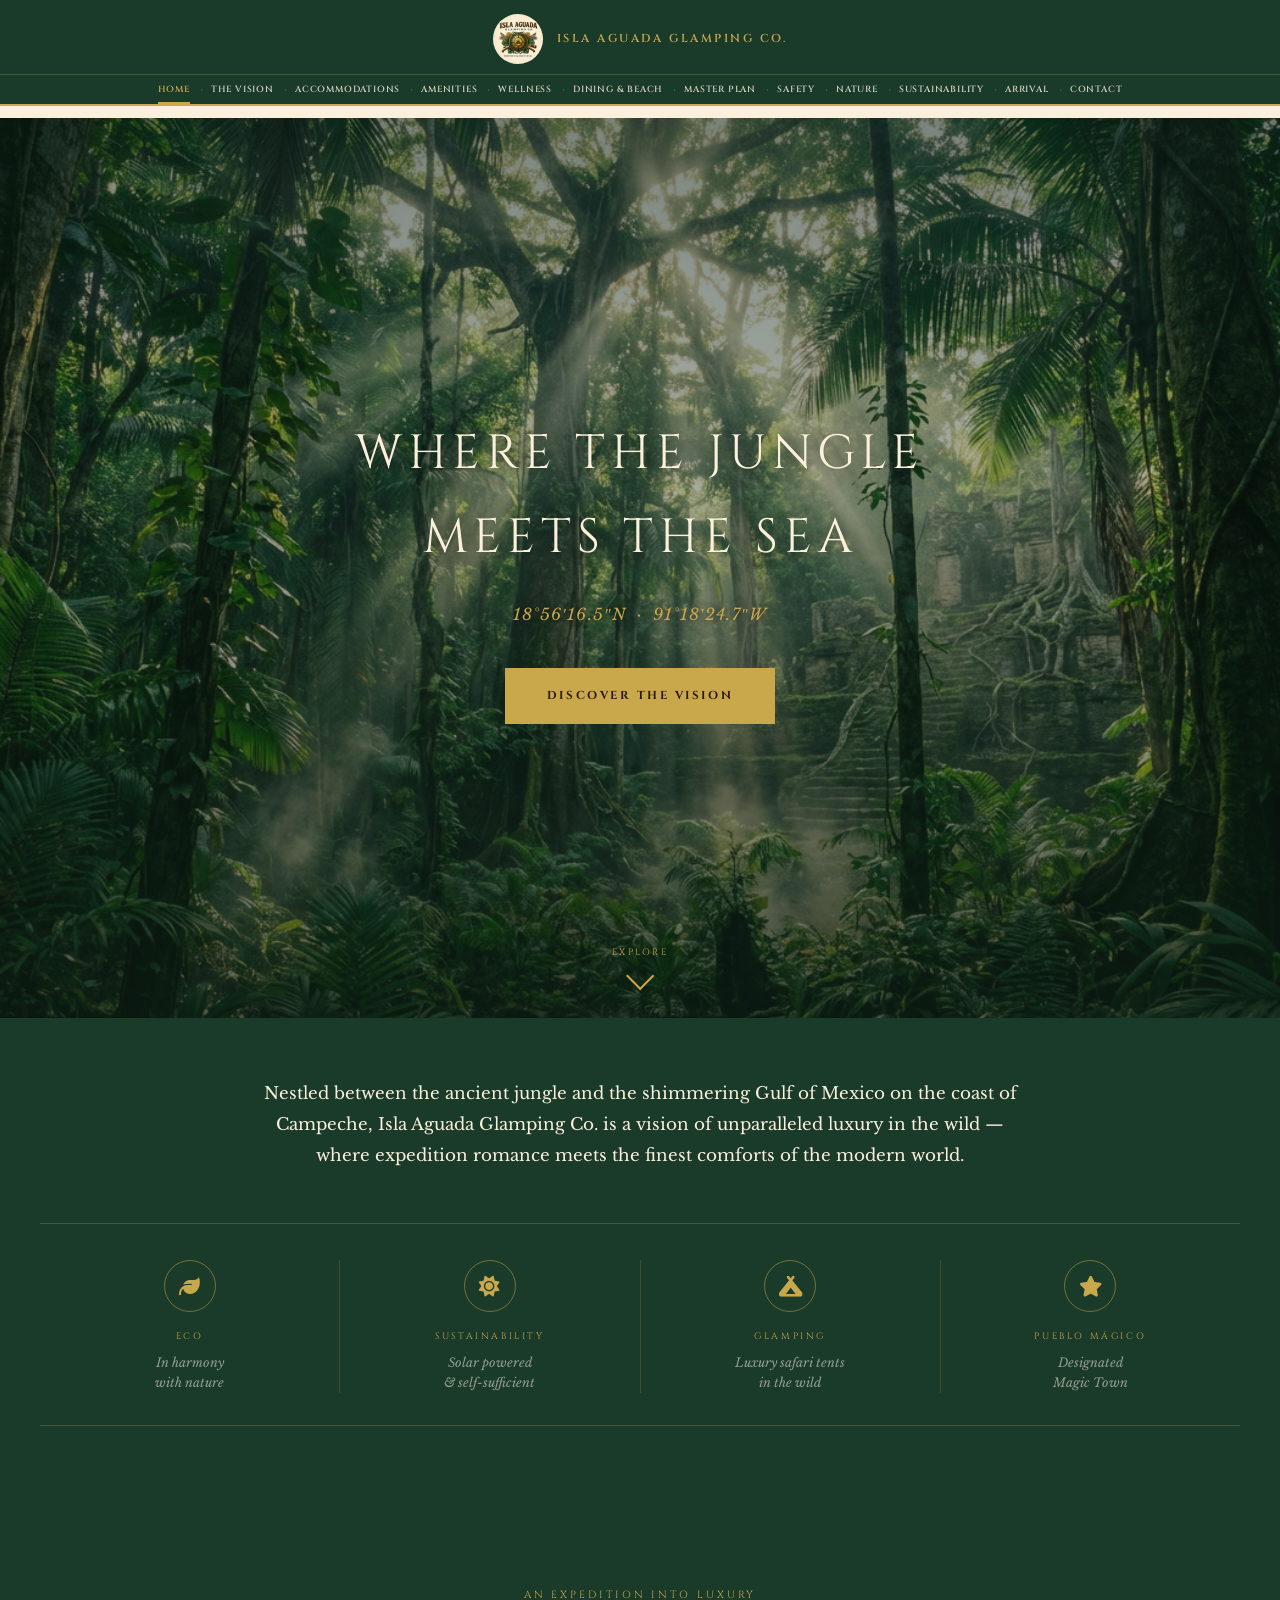
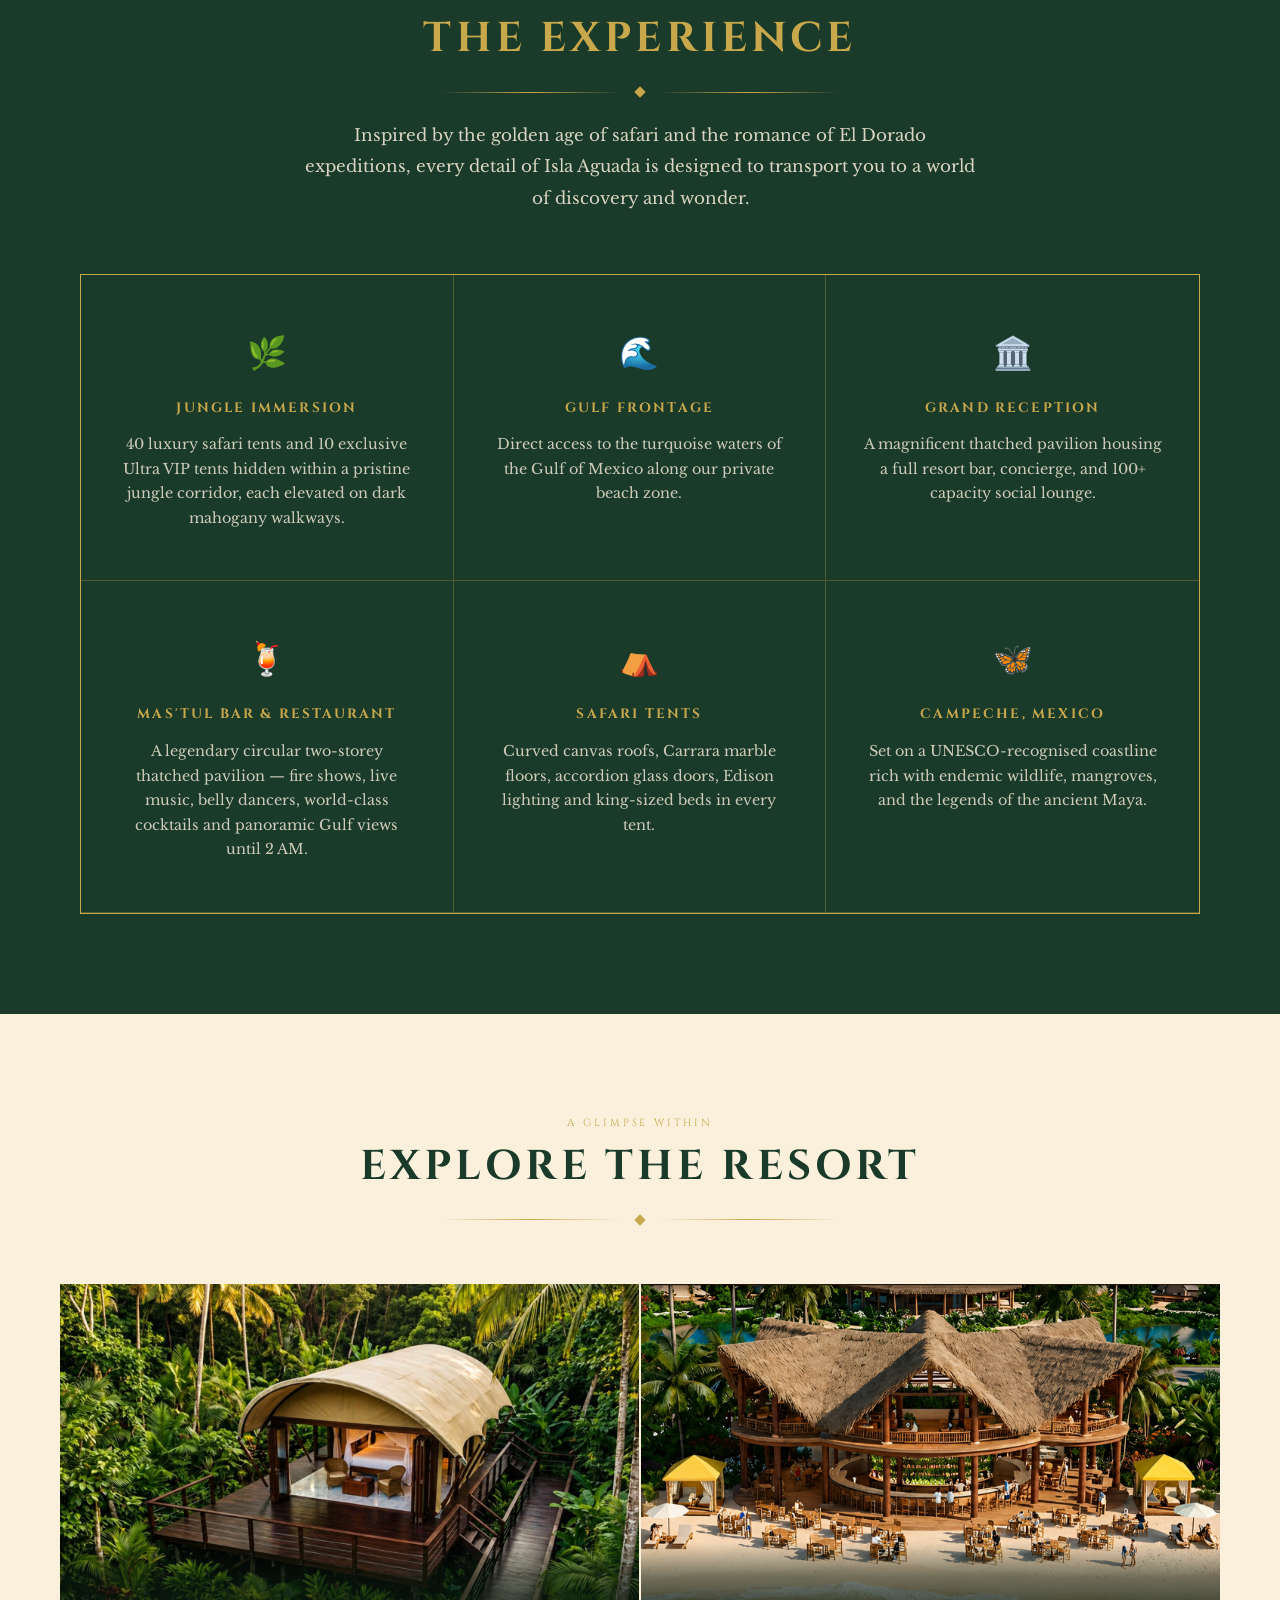
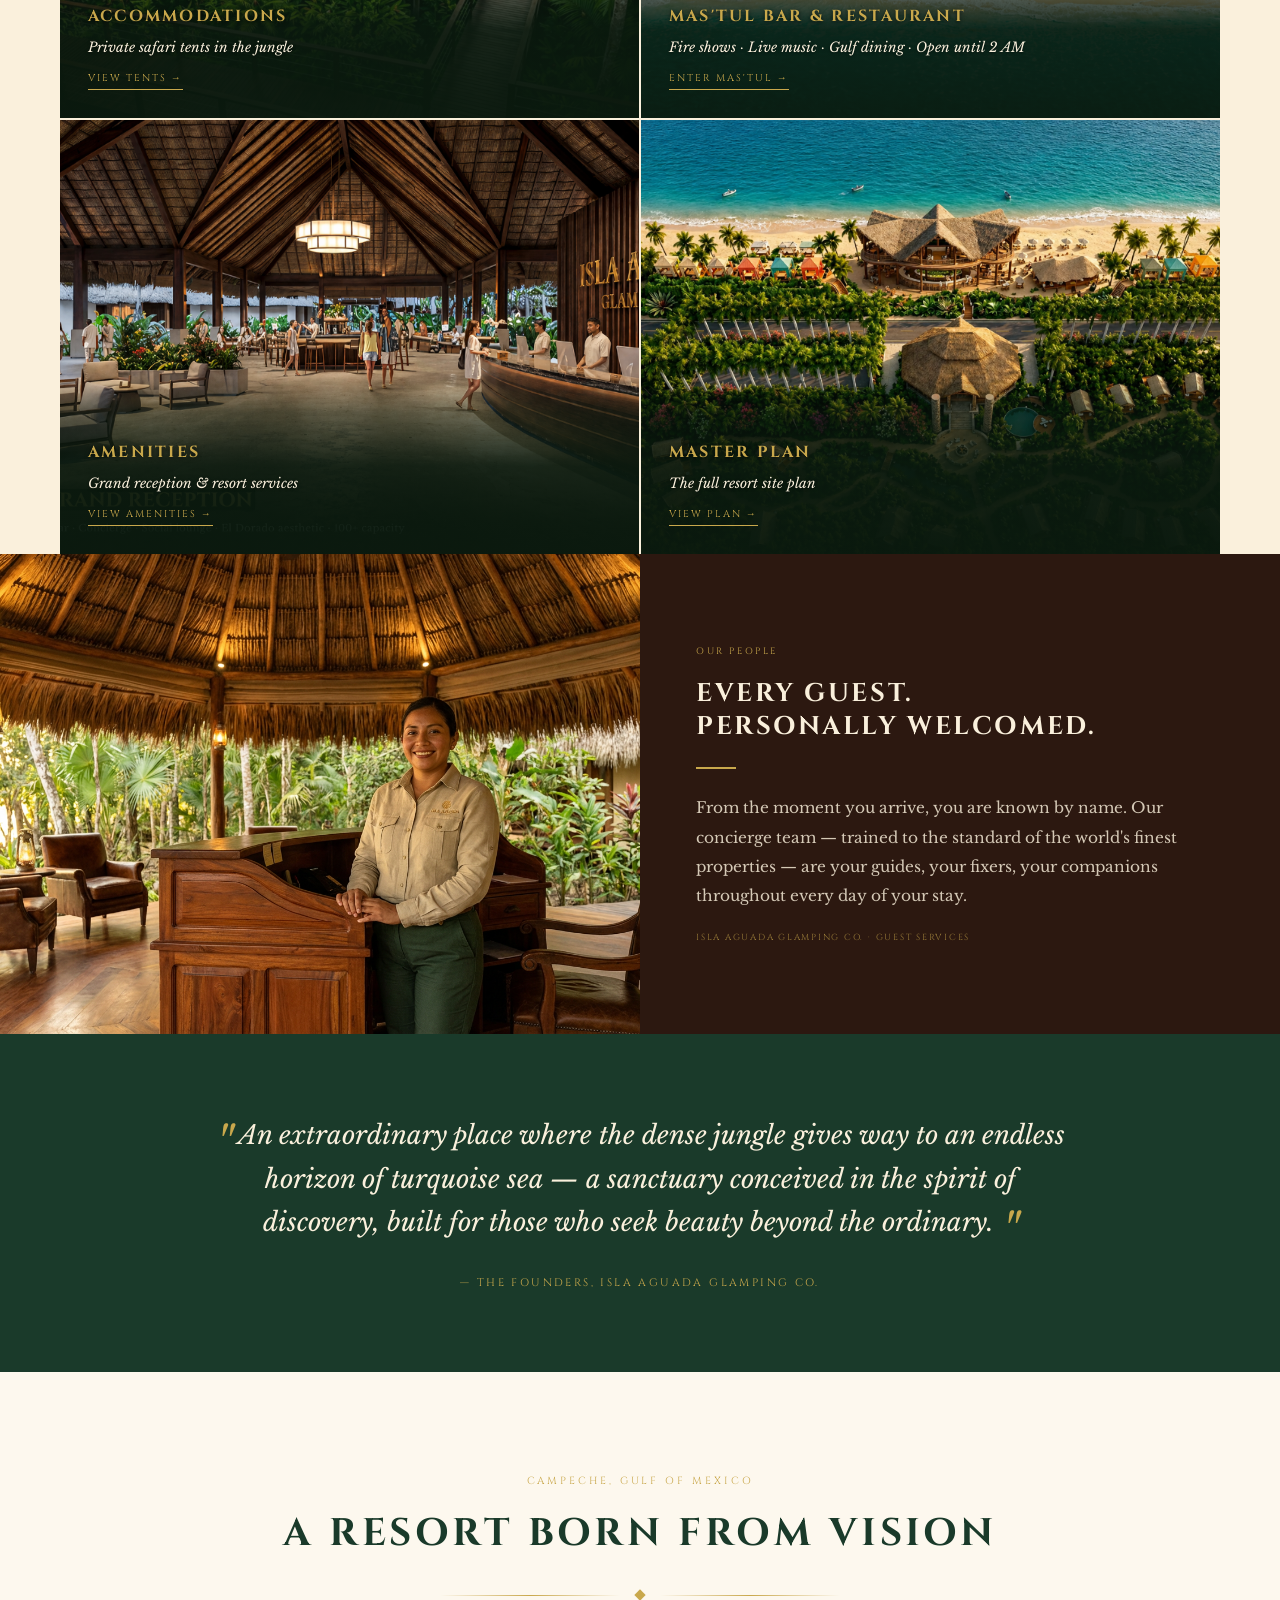
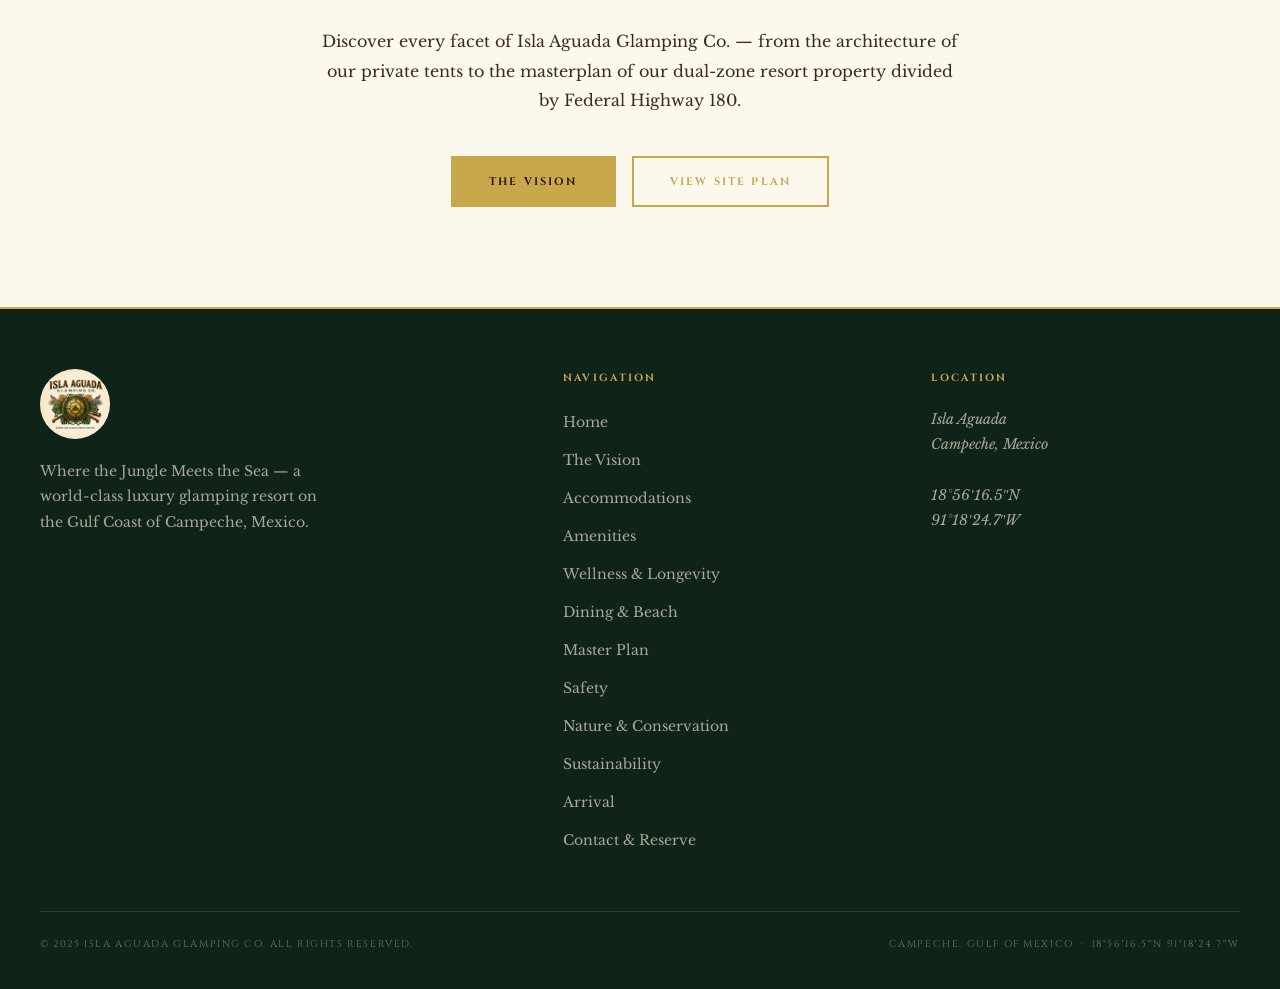
==== index.html @ 909218aa "uploading from local" ====
<!DOCTYPE html>
<html lang="en">
<head>
  <meta charset="UTF-8" />
  <meta name="viewport" content="width=device-width, initial-scale=1.0" />
  <title>Isla Aguada Glamping Co. — Where the Jungle Meets the Sea</title>
  <meta name="description" content="A world-class luxury glamping resort on the Gulf Coast of Campeche, Mexico. 40 luxury safari tents and 10 Ultra VIP tents set within a pristine jungle corridor along the Gulf of Mexico." />
  <link rel="stylesheet" href="css/style.css" />
  <link rel="stylesheet" href="css/responsive-patch.css" />
  <link rel="stylesheet" href="https://cdn.jsdelivr.net/npm/@fortawesome/fontawesome-free@6.4.0/css/all.min.css" />
</head>
<body>

  <!-- ===== NAVIGATION ===== -->
  <nav class="site-nav" role="navigation" aria-label="Main navigation">
    <!-- Row 1: Logo + Mobile Toggle -->
    <div class="nav-row-1">
      <a href="index.html" class="nav-logo" aria-label="Isla Aguada Glamping Co. Home">
        <img src="images/logo.png" alt="Isla Aguada Glamping Co. Logo" />
        <span class="nav-logo-text">Isla Aguada Glamping Co.</span>
      </a>
      <button class="nav-toggle" id="navToggle" aria-expanded="false" aria-label="Toggle navigation">
        <span></span><span></span><span></span>
      </button>
    </div>
    <!-- Row 2: Links -->
    <div class="nav-row-2">
      <ul class="nav-links" id="navLinks" role="list">
        <li><a href="index.html" class="active">Home</a></li>
        <li><a href="vision.html">The Vision</a></li>
        <li><a href="accommodations.html">Accommodations</a></li>
        <li><a href="amenities.html">Amenities</a></li>
        <li><a href="wellness.html">Wellness</a></li>
        <li><a href="dining.html">Dining &amp; Beach</a></li>
        <li><a href="masterplan.html">Master Plan</a></li>
        <li><a href="safety.html">Safety</a></li>
        <li><a href="nature.html">Nature</a></li>
        <li><a href="sustainability.html">Sustainability</a></li>
        <li><a href="arrival.html">Arrival</a></li>
        <li><a href="contact.html">Contact</a></li>
      </ul>
    </div>
  </nav>

  <!-- ===== MAIN CONTENT ===== -->
  <main class="page-wrap">

    <!-- HERO -->
    <section class="hero" id="hero" aria-label="Hero section">
      <div class="hero-bg" role="img" aria-label="Jungle landscape of Campeche, Mexico"></div>
      <div class="hero-overlay" aria-hidden="true"></div>

      <div class="hero-content">
        <h1 class="hero-tagline">Where the Jungle Meets the Sea</h1>
        <p class="hero-coords">18°56′16.5″N &nbsp;·&nbsp; 91°18′24.7″W</p>

        <a href="vision.html" class="hero-cta">Discover the Vision</a>
      </div>

      <div class="hero-scroll" aria-hidden="true">
        <span>Explore</span>
        <div class="scroll-arrow"></div>
      </div>
    </section>

    <!-- INTRO STRIP -->
    <section class="intro-strip" id="intro">
      <p>
        Nestled between the ancient jungle and the shimmering Gulf of Mexico on the coast of Campeche, 
        Isla Aguada Glamping Co. is a vision of unparalleled luxury in the wild — where expedition 
        romance meets the finest comforts of the modern world.
      </p>

      <!-- ICON PILLARS -->
      <div class="home-pillars" style="
        display: flex;
        justify-content: center;
        align-items: flex-start;
        gap: 0;
        margin-top: 52px;
        border-top: 1px solid rgba(201,168,76,0.25);
        border-bottom: 1px solid rgba(201,168,76,0.25);
        padding: 36px 0 32px;
      ">

        <!-- ECO -->
        <div class="home-pillars__item" style="flex: 1; text-align: center; padding: 0 28px; border-right: 1px solid rgba(201,168,76,0.2);">
          <div style="width: 52px; height: 52px; margin: 0 auto 16px; border: 1px solid rgba(201,168,76,0.5); border-radius: 50%; display: flex; align-items: center; justify-content: center;">
            <i class="fa-solid fa-leaf" style="font-size: 1.3rem; color: var(--aged-gold);"></i>
          </div>
          <p style="font-family: var(--font-heading); font-size: 0.58rem; letter-spacing: 0.28em; text-transform: uppercase; color: var(--aged-gold); margin-bottom: 8px;">Eco</p>
          <p style="font-family: var(--font-body); font-size: 0.78rem; color: rgba(250,240,220,0.55); line-height: 1.6; font-style: italic;">In harmony<br/>with nature</p>
        </div>

        <!-- SUSTAINABILITY -->
        <div class="home-pillars__item" style="flex: 1; text-align: center; padding: 0 28px; border-right: 1px solid rgba(201,168,76,0.2);">
          <div style="width: 52px; height: 52px; margin: 0 auto 16px; border: 1px solid rgba(201,168,76,0.5); border-radius: 50%; display: flex; align-items: center; justify-content: center;">
            <i class="fa-solid fa-sun" style="font-size: 1.3rem; color: var(--aged-gold);"></i>
          </div>
          <p style="font-family: var(--font-heading); font-size: 0.58rem; letter-spacing: 0.28em; text-transform: uppercase; color: var(--aged-gold); margin-bottom: 8px;">Sustainability</p>
          <p style="font-family: var(--font-body); font-size: 0.78rem; color: rgba(250,240,220,0.55); line-height: 1.6; font-style: italic;">Solar powered<br/>&amp; self-sufficient</p>
        </div>

        <!-- GLAMPING -->
        <div class="home-pillars__item" style="flex: 1; text-align: center; padding: 0 28px; border-right: 1px solid rgba(201,168,76,0.2);">
          <div style="width: 52px; height: 52px; margin: 0 auto 16px; border: 1px solid rgba(201,168,76,0.5); border-radius: 50%; display: flex; align-items: center; justify-content: center;">
            <i class="fa-solid fa-campground" style="font-size: 1.3rem; color: var(--aged-gold);"></i>
          </div>
          <p style="font-family: var(--font-heading); font-size: 0.58rem; letter-spacing: 0.28em; text-transform: uppercase; color: var(--aged-gold); margin-bottom: 8px;">Glamping</p>
          <p style="font-family: var(--font-body); font-size: 0.78rem; color: rgba(250,240,220,0.55); line-height: 1.6; font-style: italic;">Luxury safari tents<br/>in the wild</p>
        </div>

        <!-- PUEBLO MAGICO -->
        <div class="home-pillars__item" style="flex: 1; text-align: center; padding: 0 28px;">
          <div style="width: 52px; height: 52px; margin: 0 auto 16px; border: 1px solid rgba(201,168,76,0.5); border-radius: 50%; display: flex; align-items: center; justify-content: center;">
            <i class="fa-solid fa-star" style="font-size: 1.3rem; color: var(--aged-gold);"></i>
          </div>
          <p style="font-family: var(--font-heading); font-size: 0.58rem; letter-spacing: 0.28em; text-transform: uppercase; color: var(--aged-gold); margin-bottom: 8px;">Pueblo M&aacute;gico</p>
          <p style="font-family: var(--font-body); font-size: 0.78rem; color: rgba(250,240,220,0.55); line-height: 1.6; font-style: italic;">Designated<br/>Magic Town</p>
        </div>

      </div>
    </section>

    <!-- FEATURES GRID -->
    <section class="section section--dark" id="features">
      <div class="container">
        <header class="section-header">
          <span class="section-tag">An Expedition into Luxury</span>
          <h2>The Experience</h2>
          <div class="gold-divider"><div class="diamond"></div></div>
          <p>Inspired by the golden age of safari and the romance of El Dorado expeditions, every detail 
             of Isla Aguada is designed to transport you to a world of discovery and wonder.</p>
        </header>

        <div class="features-grid">
          <article class="feature-item">
            <span class="feature-icon">🌿</span>
            <h3>Jungle Immersion</h3>
            <p>40 luxury safari tents and 10 exclusive Ultra VIP tents hidden within a pristine jungle corridor, each elevated on dark mahogany walkways.</p>
          </article>
          <article class="feature-item">
            <span class="feature-icon">🌊</span>
            <h3>Gulf Frontage</h3>
            <p>Direct access to the turquoise waters of the Gulf of Mexico along our private beach zone.</p>
          </article>
          <article class="feature-item">
            <span class="feature-icon">🏛️</span>
            <h3>Grand Reception</h3>
            <p>A magnificent thatched pavilion housing a full resort bar, concierge, and 100+ capacity social lounge.</p>
          </article>
          <article class="feature-item">
            <span class="feature-icon">🍹</span>
            <h3>Mas'Tul Bar &amp; Restaurant</h3>
            <p>A legendary circular two-storey thatched pavilion — fire shows, live music, belly dancers, world-class cocktails and panoramic Gulf views until 2 AM.</p>
          </article>
          <article class="feature-item">
            <span class="feature-icon">⛺</span>
            <h3>Safari Tents</h3>
            <p>Curved canvas roofs, Carrara marble floors, accordion glass doors, Edison lighting and king-sized beds in every tent.</p>
          </article>
          <article class="feature-item">
            <span class="feature-icon">🦋</span>
            <h3>Campeche, Mexico</h3>
            <p>Set on a UNESCO-recognised coastline rich with endemic wildlife, mangroves, and the legends of the ancient Maya.</p>
          </article>
        </div>
      </div>
    </section>

    <!-- PREVIEW GRID -->
    <section class="section" id="preview" style="padding-bottom: 0;">
      <div class="container">
        <header class="section-header">
          <span class="section-tag">A Glimpse Within</span>
          <h2>Explore the Resort</h2>
          <div class="gold-divider"><div class="diamond"></div></div>
        </header>
      </div>

      <div class="preview-grid" style="padding: 0 20px;">
        <article class="preview-card">
          <img src="images/tent-exterior-day.jpg" alt="Luxury safari tent exterior at Isla Aguada Glamping Co." loading="lazy" />
          <div class="preview-card-overlay">
            <h3>Accommodations</h3>
            <p>Private safari tents in the jungle</p>
            <a href="accommodations.html" class="preview-card-link">View Tents →</a>
          </div>
        </article>
        <article class="preview-card">
          <img src="images/beach-bar.jpg" alt="Mas'Tul Bar and Restaurant at Isla Aguada" loading="lazy" />
          <div class="preview-card-overlay">
            <h3>Mas'Tul Bar &amp; Restaurant</h3>
            <p>Fire shows · Live music · Gulf dining · Open until 2 AM</p>
            <a href="dining.html" class="preview-card-link">Enter Mas'Tul →</a>
          </div>
        </article>
        <article class="preview-card">
          <img src="images/grand-reception.jpg" alt="Grand reception interior with thatched ceiling and bar" loading="lazy" />
          <div class="preview-card-overlay">
            <h3>Amenities</h3>
            <p>Grand reception &amp; resort services</p>
            <a href="amenities.html" class="preview-card-link">View Amenities →</a>
          </div>
        </article>
        <article class="preview-card">
          <img src="images/aerial-site-plan.jpg" alt="Aerial site plan of Isla Aguada Glamping Co." loading="lazy" />
          <div class="preview-card-overlay">
            <h3>Master Plan</h3>
            <p>The full resort site plan</p>
            <a href="masterplan.html" class="preview-card-link">View Plan →</a>
          </div>
        </article>
      </div>
    </section>

    <!-- PULL QUOTE -->
    <!-- STAFF — CONCIERGE -->
    <section style="display:grid; grid-template-columns:1fr 1fr; min-height:480px;">
      <div style="overflow:hidden;">
        <img src="images/staff-concierge.jpg" alt="Isla Aguada Glamping Co. concierge welcoming guests at the Grand Reception" loading="lazy" style="width:100%; height:100%; object-fit:cover; object-position:center top;" />
      </div>
      <div style="background:var(--dark-mahogany); padding:64px 56px; display:flex; flex-direction:column; justify-content:center;">
        <span style="font-family:var(--font-heading); font-size:0.58rem; letter-spacing:0.28em; text-transform:uppercase; color:var(--aged-gold); display:block; margin-bottom:18px;">Our People</span>
        <h3 style="font-family:var(--font-heading); font-size:clamp(1.1rem,2.2vw,1.6rem); letter-spacing:0.1em; text-transform:uppercase; color:var(--parchment); margin-bottom:24px; line-height:1.3;">Every Guest.<br/>Personally Welcomed.</h3>
        <div style="width:40px; height:2px; background:var(--aged-gold); margin-bottom:24px;"></div>
        <p style="font-size:0.96rem; color:rgba(250,240,220,0.82); line-height:1.9; margin-bottom:20px;">
          From the moment you arrive, you are known by name. Our concierge team — trained to the standard of the world's finest properties — are your guides, your fixers, your companions throughout every day of your stay.
        </p>
        <span style="font-family:var(--font-heading); font-size:0.55rem; letter-spacing:0.2em; text-transform:uppercase; color:rgba(201,168,76,0.7);">Isla Aguada Glamping Co. · Guest Services</span>
      </div>
    </section>

    <section class="pull-quote">
      <blockquote>
        An extraordinary place where the dense jungle gives way to an endless horizon of turquoise sea — 
        a sanctuary conceived in the spirit of discovery, built for those who seek beauty beyond the ordinary.
      </blockquote>
      <cite>— The Founders, Isla Aguada Glamping Co.</cite>
    </section>

    <!-- CTA STRIP -->
    <section class="section section--cream" id="cta-strip" style="text-align: center;">
      <div class="container">
        <span class="section-tag">Campeche, Gulf of Mexico</span>
        <h2 style="font-family: var(--font-heading); font-size: clamp(1.5rem, 3vw, 2.4rem); color: var(--jungle-green); letter-spacing: 0.1em; text-transform: uppercase; margin-bottom: 24px;">
          A Resort Born from Vision
        </h2>
        <div class="gold-divider" style="margin-bottom: 28px;"><div class="diamond"></div></div>
        <p style="max-width: 640px; margin: 0 auto 40px; color: var(--text-mid); line-height: 1.85; font-size: 1rem;">
          Discover every facet of Isla Aguada Glamping Co. — from the architecture of our private tents 
          to the masterplan of our dual-zone resort property divided by Federal Highway 180.
        </p>
        <div style="display: flex; gap: 16px; justify-content: center; flex-wrap: wrap;">
          <a href="vision.html" class="btn-gold">The Vision</a>
          <a href="masterplan.html" class="btn-outline">View Site Plan</a>
        </div>
      </div>
    </section>

  </main>

  <!-- ===== FOOTER ===== -->
  <footer class="site-footer" role="contentinfo">
    <div class="footer-inner">
      <div class="footer-brand">
        <img src="images/logo.png" alt="Isla Aguada Glamping Co." />
        <p>Where the Jungle Meets the Sea — a world-class luxury glamping resort on the Gulf Coast of Campeche, Mexico.</p>
      </div>

      <div class="footer-col">
        <h4>Navigation</h4>
        <ul>
          <li><a href="index.html">Home</a></li>
          <li><a href="vision.html">The Vision</a></li>
          <li><a href="accommodations.html">Accommodations</a></li>
          <li><a href="amenities.html">Amenities</a></li>
          <li><a href="wellness.html">Wellness &amp; Longevity</a></li>
          <li><a href="dining.html">Dining &amp; Beach</a></li>
          <li><a href="masterplan.html">Master Plan</a></li>
          <li><a href="safety.html">Safety</a></li>
          <li><a href="nature.html">Nature &amp; Conservation</a></li>
          <li><a href="sustainability.html">Sustainability</a></li>
          <li><a href="arrival.html">Arrival</a></li>
          <li><a href="contact.html">Contact &amp; Reserve</a></li>
        </ul>
      </div>

      <div class="footer-col">
        <h4>Location</h4>
        <address>
          Isla Aguada<br />
          Campeche, Mexico<br /><br />
          18°56′16.5″N<br />
          91°18′24.7″W
        </address>
      </div>
    </div>

    <div class="footer-bottom">
      <p>&copy; 2025 Isla Aguada Glamping Co. All rights reserved.</p>
      <p>Campeche, Gulf of Mexico &nbsp;·&nbsp; 18°56′16.5″N 91°18′24.7″W</p>
    </div>
  </footer>

  <!-- JS -->
  <script>
    // Mobile nav toggle
    const toggle = document.getElementById('navToggle');
    const navLinks = document.getElementById('navLinks');

    toggle.addEventListener('click', () => {
      const isOpen = navLinks.classList.toggle('open');
      toggle.setAttribute('aria-expanded', isOpen);
    });

    // Close nav when a link is clicked
    navLinks.querySelectorAll('a').forEach(link => {
      link.addEventListener('click', () => {
        navLinks.classList.remove('open');
        toggle.setAttribute('aria-expanded', 'false');
      });
    });

    // Smooth scroll for anchors
    document.querySelectorAll('a[href^="#"]').forEach(anchor => {
      anchor.addEventListener('click', function(e) {
        const target = document.querySelector(this.getAttribute('href'));
        if (target) {
          e.preventDefault();
          target.scrollIntoView({ behavior: 'smooth' });
        }
      });
    });
  </script>

</body>
</html>
---- css/style.css ----
/* =====================================================
   ISLA AGUADA GLAMPING CO. — Main Stylesheet
   Safari/Jungle Expedition 1930s Aesthetic
   ===================================================== */

/* --- Google Fonts Import --- */
@import url('https://fonts.googleapis.com/css2?family=Cinzel:wght@400;600;700;900&family=Libre+Baskerville:ital,wght@0,400;0,700;1,400&display=swap');

/* --- CSS Custom Properties --- */
:root {
  --jungle-green:   #1a3a2a;
  --aged-gold:      #c9a84c;
  --parchment:      #faf0dc;
  --dark-mahogany:  #2c1810;
  --light-parchment:#fdf8ee;
  --gold-light:     #e8c878;
  --green-mid:      #264d38;
  --green-dark:     #0f2318;
  --text-dark:      #1a1208;
  --text-mid:       #3a2c18;

  --font-heading: 'Cinzel', serif;
  --font-body:    'Libre Baskerville', Georgia, serif;

  --nav-height: 118px;
  --section-pad: 100px 0;
  --max-width: 1200px;
}

/* --- Reset & Base --- */
*, *::before, *::after {
  box-sizing: border-box;
  margin: 0;
  padding: 0;
}

html {
  scroll-behavior: smooth;
  font-size: 16px;
  overflow-x: hidden;
}

body {
  font-family: var(--font-body);
  background-color: var(--parchment);
  color: var(--text-dark);
  line-height: 1.75;
  overflow-x: hidden;
}

img {
  max-width: 100%;
  height: auto;
  display: block;
}

a {
  color: inherit;
  text-decoration: none;
}

/* =====================================================
   NAVIGATION  —  Two-Row Elegant Design
   ===================================================== */

.site-nav {
  position: fixed;
  top: 0;
  left: 0;
  width: 100%;
  z-index: 1000;
  background-color: var(--jungle-green);
  overflow: visible;
}

/* ── Row 1: Logo centered (desktop) — toggle hidden here ── */
.nav-row-1 {
  display: flex;
  align-items: center;
  justify-content: center;
  padding: 14px 40px 10px;
  border-bottom: 1px solid rgba(201, 168, 76, 0.25);
}

/* Hide toggle on desktop (it lives in row-1 but is invisible above 900px) */
.nav-row-1 .nav-toggle {
  display: none;
}

.nav-logo {
  display: flex;
  align-items: center;
  gap: 14px;
  text-decoration: none;
}

.nav-logo img {
  height: 50px;
  width: auto;
  border-radius: 50%;
  flex-shrink: 0;
}

.nav-logo-text {
  font-family: var(--font-heading);
  font-size: 0.72rem;
  font-weight: 600;
  color: var(--aged-gold);
  letter-spacing: 0.22em;
  text-transform: uppercase;
  line-height: 1.35;
}

/* ── Row 2: Links centered ── */
.nav-row-2 {
  display: flex;
  align-items: center;
  justify-content: center;
  padding: 0 24px;
  border-bottom: 2px solid var(--aged-gold);
  position: relative;
  overflow-x: auto;
  overflow-y: hidden;
  scrollbar-width: none;
}

.nav-row-2::-webkit-scrollbar {
  display: none;
}

.nav-links {
  list-style: none;
  display: flex;
  align-items: center;
  justify-content: center;
  gap: 0;
  flex-wrap: nowrap;
  width: max-content;
  margin: 0 auto;
  white-space: nowrap;
}

.nav-links li {
  display: flex;
  align-items: center;
  flex: 0 0 auto;
}

.nav-links li a {
  font-family: var(--font-heading);
  font-size: 0.56rem;
  font-weight: 600;
  letter-spacing: 0.09em;
  text-transform: uppercase;
  color: rgba(250, 240, 220, 0.82);
  padding: 10px 6px;
  display: flex;
  align-items: center;
  position: relative;
  transition: color 0.25s;
  line-height: 1;
  white-space: nowrap;
}

/* Elegant underline on hover / active */
.nav-links li a::after {
  content: '';
  position: absolute;
  bottom: 0;
  left: 6px;
  right: 6px;
  height: 2px;
  background-color: var(--aged-gold);
  transform: scaleX(0);
  transition: transform 0.25s ease;
}

.nav-links li a:hover,
.nav-links li a.active {
  color: var(--aged-gold);
}

.nav-links li a:hover::after,
.nav-links li a.active::after {
  transform: scaleX(1);
}

/* Subtle dot separator between links */
.nav-links li + li::before {
  content: '·';
  display: flex;
  align-items: center;
  color: rgba(201, 168, 76, 0.4);
  font-size: 0.7rem;
  line-height: 1;
  pointer-events: none;
  margin: 0 2px 0 4px;
}

/* ── Hamburger (mobile only) ── */
.nav-toggle {
  display: none;
  flex-direction: column;
  gap: 5px;
  cursor: pointer;
  padding: 8px;
  background: none;
  border: none;
  position: absolute;
  right: 20px;
  top: 50%;
  transform: translateY(-50%);
}

.nav-toggle span {
  display: block;
  width: 26px;
  height: 2px;
  background-color: var(--aged-gold);
  transition: transform 0.3s, opacity 0.3s;
}

/* ── Mobile ── */
@media (max-width: 900px) {
  :root { --nav-height: 70px; }

  /* Nav becomes a single-row flex bar: logo left, toggle right */
  .site-nav {
    border-bottom: 2px solid var(--aged-gold);
    overflow: visible;           /* allow dropdown to show */
  }

  /* Row 1 = single horizontal bar: logo left, toggle right */
  .nav-row-1 {
    display: flex;
    align-items: center;
    justify-content: space-between;
    padding: 0 16px;
    height: 70px;
    border-bottom: none;
    position: relative;
  }

  .nav-logo img { height: 38px; }
  .nav-logo-text { font-size: 0.60rem; letter-spacing: 0.14em; }

  /* Show the toggle that now lives in row-1 */
  .nav-row-1 .nav-toggle {
    display: flex !important;
    position: static;
    transform: none;
    top: auto;
    right: auto;
    padding: 10px;
    flex-shrink: 0;
    z-index: 1100;
    margin-left: auto;
    width: 44px;
    height: 44px;
    align-items: center;
    justify-content: center;
  }

  .nav-row-1 .nav-toggle span {
    transform-origin: center;
    transition: transform 0.3s ease, opacity 0.2s ease;
  }

  .nav-row-1 .nav-toggle[aria-expanded="true"] span:nth-child(1) {
    transform: translateY(7px) rotate(45deg);
  }

  .nav-row-1 .nav-toggle[aria-expanded="true"] span:nth-child(2) {
    opacity: 0;
    transform: scaleX(0);
  }

  .nav-row-1 .nav-toggle[aria-expanded="true"] span:nth-child(3) {
    transform: translateY(-7px) rotate(-45deg);
  }

  /* Row 2 becomes purely the dropdown container — zero height when closed */
  .nav-row-2 {
    padding: 0;
    border-bottom: none;
    justify-content: flex-start;
    position: static;
  }

  /* Dropdown menu — positioned relative to .site-nav */
  .nav-links {
    display: none;
    flex-direction: column;
    align-items: flex-start;
    gap: 0;
    width: 100%;
    background-color: var(--jungle-green);
    border-top: 1px solid rgba(201, 168, 76, 0.3);
    border-bottom: 2px solid var(--aged-gold);
    padding: 8px 0;
    z-index: 999;
    box-shadow: 0 8px 32px rgba(0,0,0,0.4);
  }

  .nav-links.open {
    display: flex;
  }

  .nav-links li + li::before {
    display: none;
  }

  .nav-links li {
    width: 100%;
  }

  .nav-links li a {
    padding: 13px 24px;
    font-size: 0.72rem;
    border-bottom: 1px solid rgba(201, 168, 76, 0.12);
  }

  .nav-links li a::after {
    display: none;
  }
}

/* =====================================================
   GOLD DIVIDER / ORNAMENT
   ===================================================== */
.gold-divider {
  display: flex;
  align-items: center;
  gap: 16px;
  justify-content: center;
  margin: 24px 0;
}

.gold-divider::before,
.gold-divider::after {
  content: '';
  flex: 1;
  max-width: 180px;
  height: 1px;
  background: linear-gradient(to right, transparent, var(--aged-gold), transparent);
}

.gold-divider .diamond {
  width: 8px;
  height: 8px;
  background-color: var(--aged-gold);
  transform: rotate(45deg);
  flex-shrink: 0;
}

.section-tag {
  font-family: var(--font-heading);
  font-size: 0.65rem;
  letter-spacing: 0.28em;
  text-transform: uppercase;
  color: var(--aged-gold);
  display: block;
  margin-bottom: 10px;
}

/* =====================================================
   PAGE WRAPPER
   ===================================================== */
.page-wrap {
  padding-top: var(--nav-height);
  min-height: 100vh;
}

/* =====================================================
   HERO SECTION (Home)
   ===================================================== */
.hero {
  position: relative;
  height: 100vh;
  min-height: 700px;
  display: flex;
  align-items: center;
  justify-content: center;
  overflow: hidden;
}

.hero-bg {
  position: absolute;
  inset: 0;
  background-image: url('../images/hero-jungle.jpg');
  background-size: cover;
  background-position: center;
  background-repeat: no-repeat;
  transform: scale(1.04);
  transition: transform 8s ease;
}

.hero:hover .hero-bg {
  transform: scale(1.0);
}

/* Dark overlay for text legibility */
.hero-overlay {
  position: absolute;
  inset: 0;
  background: linear-gradient(
    to bottom,
    rgba(15, 35, 24, 0.55) 0%,
    rgba(15, 35, 24, 0.35) 40%,
    rgba(15, 35, 24, 0.65) 100%
  );
}

.hero-content {
  position: relative;
  z-index: 2;
  text-align: center;
  padding: 40px 20px;
  max-width: 800px;
}

.hero-logo {
  width: 220px;
  max-width: 60vw;
  margin: 0 auto 36px;
  filter: drop-shadow(0 4px 24px rgba(0,0,0,0.5));
}

.hero-tagline {
  font-family: var(--font-heading);
  font-size: clamp(1.6rem, 4vw, 3rem);
  font-weight: 400;
  color: var(--parchment);
  letter-spacing: 0.12em;
  text-transform: uppercase;
  text-shadow: 0 2px 20px rgba(0,0,0,0.6);
  margin-bottom: 20px;
}

.hero-coords {
  font-family: var(--font-body);
  font-style: italic;
  font-size: 1rem;
  color: var(--aged-gold);
  letter-spacing: 0.08em;
  text-shadow: 0 1px 8px rgba(0,0,0,0.6);
  margin-bottom: 40px;
}

.hero-cta {
  display: inline-block;
  font-family: var(--font-heading);
  font-size: 0.72rem;
  font-weight: 700;
  letter-spacing: 0.22em;
  text-transform: uppercase;
  color: var(--dark-mahogany);
  background-color: var(--aged-gold);
  padding: 16px 40px;
  border: 2px solid var(--aged-gold);
  transition: background 0.3s, color 0.3s;
}

.hero-cta:hover {
  background-color: transparent;
  color: var(--aged-gold);
}

/* Scroll hint */
.hero-scroll {
  position: absolute;
  bottom: 32px;
  left: 50%;
  transform: translateX(-50%);
  z-index: 2;
  display: flex;
  flex-direction: column;
  align-items: center;
  gap: 6px;
}

.hero-scroll span {
  font-family: var(--font-heading);
  font-size: 0.58rem;
  letter-spacing: 0.24em;
  text-transform: uppercase;
  color: var(--aged-gold);
}

.scroll-arrow {
  width: 20px;
  height: 20px;
  border-right: 2px solid var(--aged-gold);
  border-bottom: 2px solid var(--aged-gold);
  transform: rotate(45deg);
  animation: scrollBounce 1.8s ease-in-out infinite;
}

@keyframes scrollBounce {
  0%, 100% { transform: rotate(45deg) translateY(0); opacity: 1; }
  50% { transform: rotate(45deg) translateY(5px); opacity: 0.5; }
}

/* =====================================================
   PAGE HERO (inner pages)
   ===================================================== */
.page-hero {
  position: relative;
  height: 420px;
  display: flex;
  align-items: center;
  justify-content: center;
  overflow: hidden;
}

.page-hero-bg {
  position: absolute;
  inset: 0;
  background-size: cover;
  background-position: center;
  filter: brightness(0.55);
}

.page-hero-content {
  position: relative;
  z-index: 2;
  text-align: center;
  padding: 20px;
}

.page-hero-content h1 {
  font-family: var(--font-heading);
  font-size: clamp(1.8rem, 4vw, 3.2rem);
  font-weight: 700;
  color: var(--parchment);
  letter-spacing: 0.15em;
  text-transform: uppercase;
  text-shadow: 0 2px 16px rgba(0,0,0,0.5);
  margin-bottom: 12px;
}

.page-hero-content p {
  font-family: var(--font-body);
  font-style: italic;
  font-size: 1.05rem;
  color: var(--aged-gold);
  text-shadow: 0 1px 8px rgba(0,0,0,0.5);
}

/* =====================================================
   HOME — INTRO STRIP
   ===================================================== */
.intro-strip {
  background-color: var(--jungle-green);
  padding: 60px 40px;
  text-align: center;
}

.intro-strip p {
  font-family: var(--font-body);
  font-size: 1.05rem;
  color: var(--parchment);
  max-width: 760px;
  margin: 0 auto;
  line-height: 1.85;
}

/* =====================================================
   SECTION CONTAINERS
   ===================================================== */
.section {
  padding: var(--section-pad);
}

.section--dark {
  background-color: var(--jungle-green);
  color: var(--parchment);
}

.section--cream {
  background-color: var(--light-parchment);
}

.section--mahogany {
  background-color: var(--dark-mahogany);
  color: var(--parchment);
}

.container {
  max-width: var(--max-width);
  margin: 0 auto;
  padding: 0 40px;
}

.section-header {
  text-align: center;
  margin-bottom: 60px;
}

.section-header h2 {
  font-family: var(--font-heading);
  font-size: clamp(1.6rem, 3.5vw, 2.6rem);
  font-weight: 700;
  color: var(--jungle-green);
  letter-spacing: 0.1em;
  text-transform: uppercase;
  line-height: 1.2;
}

.section--dark .section-header h2,
.section--mahogany .section-header h2 {
  color: var(--aged-gold);
}

.section-header p {
  font-family: var(--font-body);
  font-size: 1.05rem;
  color: var(--text-mid);
  max-width: 680px;
  margin: 20px auto 0;
  line-height: 1.85;
}

.section--dark .section-header p,
.section--mahogany .section-header p {
  color: rgba(250, 240, 220, 0.85);
}

/* =====================================================
   HOME — FEATURES GRID
   ===================================================== */
.features-grid {
  display: grid;
  grid-template-columns: repeat(3, 1fr);
  gap: 0;
  border: 1px solid var(--aged-gold);
}

.feature-item {
  padding: 50px 36px;
  text-align: center;
  border-right: 1px solid rgba(201, 168, 76, 0.3);
  border-bottom: 1px solid rgba(201, 168, 76, 0.3);
}

.feature-item:nth-child(3n) {
  border-right: none;
}

.feature-icon {
  font-size: 2rem;
  margin-bottom: 16px;
  display: block;
}

.feature-item h3 {
  font-family: var(--font-heading);
  font-size: 0.85rem;
  font-weight: 700;
  letter-spacing: 0.16em;
  text-transform: uppercase;
  color: var(--aged-gold);
  margin-bottom: 12px;
}

.feature-item p {
  font-family: var(--font-body);
  font-size: 0.9rem;
  color: rgba(250, 240, 220, 0.8);
  line-height: 1.7;
}

/* =====================================================
   HOME — PREVIEW CARDS
   ===================================================== */
.preview-grid {
  display: grid;
  grid-template-columns: repeat(2, 1fr);
  gap: 2px;
  margin-top: 60px;
  max-width: 1200px;
  margin-left: auto;
  margin-right: auto;
  width: 100%;
}

.preview-card {
  position: relative;
  overflow: hidden;
  aspect-ratio: 4/3;
  max-height: 480px;
}

.preview-card img {
  width: 100%;
  height: 100%;
  object-fit: cover;
  transition: transform 0.6s ease;
}

.preview-card:hover img {
  transform: scale(1.06);
}

.preview-card-overlay {
  position: absolute;
  bottom: 0;
  left: 0;
  right: 0;
  padding: 28px 28px 28px;
  background: linear-gradient(
    to top,
    rgba(10, 25, 14, 0.97) 0%,
    rgba(10, 25, 14, 0.92) 50%,
    rgba(10, 25, 14, 0.55) 80%,
    transparent 100%
  );
  /* enough height so text never sits over the image without backing */
  padding-top: 60px;
}

.preview-card-overlay h3 {
  font-family: var(--font-heading);
  font-size: 1rem;
  font-weight: 700;
  letter-spacing: 0.14em;
  text-transform: uppercase;
  color: var(--aged-gold);
  margin-bottom: 6px;
  text-shadow: 0 1px 4px rgba(0,0,0,0.7);
}

.preview-card-overlay p {
  font-family: var(--font-body);
  font-size: 0.85rem;
  color: var(--parchment);
  font-style: italic;
  text-shadow: 0 1px 3px rgba(0,0,0,0.6);
}

.preview-card-link {
  display: inline-block;
  margin-top: 10px;
  font-family: var(--font-heading);
  font-size: 0.62rem;
  letter-spacing: 0.2em;
  text-transform: uppercase;
  color: var(--aged-gold);
  border-bottom: 1px solid var(--aged-gold);
  padding-bottom: 2px;
  transition: color 0.3s;
}

.preview-card-link:hover {
  color: var(--gold-light);
}

/* =====================================================
   VISION PAGE
   ===================================================== */
.vision-intro {
  display: grid;
  grid-template-columns: 1fr 1fr;
  gap: 80px;
  align-items: center;
}

.vision-text h2 {
  font-family: var(--font-heading);
  font-size: clamp(1.5rem, 2.8vw, 2.2rem);
  font-weight: 700;
  color: var(--aged-gold);
  letter-spacing: 0.1em;
  text-transform: uppercase;
  margin-bottom: 24px;
  line-height: 1.25;
}

.vision-text p {
  font-size: 1rem;
  color: rgba(250, 240, 220, 0.88);
  line-height: 1.9;
  margin-bottom: 18px;
}

.vision-image {
  position: relative;
}

.vision-image img {
  width: 100%;
  height: 520px;
  object-fit: cover;
  border: 3px solid var(--aged-gold);
}



.vision-stats {
  display: grid;
  grid-template-columns: repeat(3, 1fr);
  gap: 2px;
  margin-top: 60px;
}

.stat-box {
  background-color: rgba(201, 168, 76, 0.08);
  border: 1px solid rgba(201, 168, 76, 0.3);
  padding: 40px 24px;
  text-align: center;
}

.stat-number {
  font-family: var(--font-heading);
  font-size: 2.8rem;
  font-weight: 900;
  color: var(--aged-gold);
  line-height: 1;
  margin-bottom: 8px;
  display: block;
}

.stat-label {
  font-family: var(--font-heading);
  font-size: 0.65rem;
  letter-spacing: 0.2em;
  text-transform: uppercase;
  color: var(--parchment);
}

.vision-expedition {
  margin-top: 80px;
  text-align: center;
}

.expedition-border {
  border: 1px solid var(--aged-gold);
  padding: 60px 80px;
  position: relative;
}

.expedition-border::before {
  content: '◆';
  position: absolute;
  top: -12px;
  left: 50%;
  transform: translateX(-50%);
  background-color: var(--jungle-green);
  padding: 0 16px;
  color: var(--aged-gold);
  font-size: 1rem;
}

.expedition-border h3 {
  font-family: var(--font-heading);
  font-size: 1.3rem;
  font-weight: 700;
  color: var(--aged-gold);
  letter-spacing: 0.14em;
  text-transform: uppercase;
  margin-bottom: 20px;
}

.expedition-border p {
  font-size: 1rem;
  color: rgba(250, 240, 220, 0.85);
  line-height: 1.9;
  max-width: 700px;
  margin: 0 auto;
}

/* =====================================================
   ACCOMMODATIONS PAGE
   ===================================================== */
.tent-showcase {
  display: grid;
  grid-template-columns: 1fr 1fr;
  gap: 60px;
  align-items: start;
  margin-bottom: 80px;
}

.tent-showcase.reverse {
  direction: rtl;
}

.tent-showcase.reverse > * {
  direction: ltr;
}

.tent-image-wrap {
  position: relative;
  overflow: hidden;
}

.tent-image-wrap img {
  width: 100%;
  height: 500px;
  object-fit: cover;
  transition: transform 0.6s ease;
}

.tent-image-wrap:hover img {
  transform: scale(1.04);
}

.tent-image-caption {
  background-color: var(--dark-mahogany);
  padding: 12px 20px;
  font-family: var(--font-heading);
  font-size: 0.62rem;
  letter-spacing: 0.2em;
  text-transform: uppercase;
  color: var(--aged-gold);
}

.tent-info {
  padding: 20px 0;
}

.tent-info h3 {
  font-family: var(--font-heading);
  font-size: clamp(1.3rem, 2.5vw, 1.9rem);
  font-weight: 700;
  color: var(--jungle-green);
  letter-spacing: 0.1em;
  text-transform: uppercase;
  margin-bottom: 20px;
  line-height: 1.25;
}

.tent-info p {
  font-size: 1rem;
  color: var(--text-mid);
  line-height: 1.85;
  margin-bottom: 16px;
}

.feature-list {
  list-style: none;
  margin-top: 24px;
  color: var(--text-mid);
}

.feature-list li {
  display: flex;
  align-items: flex-start;
  gap: 12px;
  padding: 10px 0;
  border-bottom: 1px solid rgba(201, 168, 76, 0.25);
  font-family: var(--font-body);
  font-size: 0.92rem;
  color: inherit;
}

.feature-list li:last-child {
  border-bottom: none;
}

.feature-list li::before {
  content: '◆';
  color: var(--aged-gold);
  font-size: 0.55rem;
  margin-top: 4px;
  flex-shrink: 0;
}

/* Full-width tent image */
.tent-full {
  position: relative;
  overflow: hidden;
  margin: 60px 0 0;
}

.tent-full img {
  width: 100%;
  height: 560px;
  object-fit: cover;
}

.tent-full-overlay {
  position: absolute;
  top: 0;
  left: 0;
  bottom: 0;
  width: 52%;
  background: linear-gradient(to right, rgba(10, 25, 14, 1) 60%, rgba(10, 25, 14, 0.92) 80%, transparent 100%);
  display: flex;
  flex-direction: column;
  justify-content: center;
  padding: 60px 64px;
}

.tent-full-overlay h2 {
  font-family: var(--font-heading);
  font-size: clamp(1.4rem, 2.5vw, 2.2rem);
  font-weight: 700;
  color: var(--aged-gold);
  letter-spacing: 0.1em;
  text-transform: uppercase;
  margin-bottom: 20px;
  line-height: 1.3;
}

.tent-full-overlay p {
  font-size: 1rem;
  color: #ffffff;
  line-height: 1.85;
  font-weight: 400;
}

/* =====================================================
   AMENITIES PAGE
   ===================================================== */
.amenity-grid {
  display: grid;
  grid-template-columns: 1fr 1fr;
  gap: 60px;
  margin-bottom: 80px;
}

.amenity-card {
  display: flex;
  flex-direction: column;
}

.amenity-card img {
  width: 100%;
  height: 360px;
  object-fit: cover;
  object-position: left center;
  border-bottom: 4px solid var(--aged-gold);
}

.amenity-card-body {
  background-color: var(--jungle-green);
  padding: 36px 32px;
  flex: 1;
}

.amenity-card-body h3 {
  font-family: var(--font-heading);
  font-size: 1rem;
  font-weight: 700;
  letter-spacing: 0.14em;
  text-transform: uppercase;
  color: var(--aged-gold);
  margin-bottom: 14px;
}

.amenity-card-body p {
  font-size: 0.92rem;
  color: rgba(250, 240, 220, 0.85);
  line-height: 1.8;
}

/* Reception — full width */
.reception-full {
  position: relative;
  overflow: hidden;
}

.reception-full img {
  width: 100%;
  height: 620px;
  object-fit: cover;
}

.reception-info {
  background-color: var(--dark-mahogany);
  padding: 60px;
}

.reception-info h2 {
  font-family: var(--font-heading);
  font-size: clamp(1.5rem, 2.8vw, 2.4rem);
  font-weight: 700;
  color: var(--aged-gold);
  letter-spacing: 0.12em;
  text-transform: uppercase;
  margin-bottom: 24px;
  line-height: 1.25;
}

.reception-info p {
  font-size: 1rem;
  color: rgba(250, 240, 220, 0.88);
  line-height: 1.9;
  margin-bottom: 16px;
  max-width: 820px;
}

.reception-features {
  display: grid;
  grid-template-columns: repeat(4, 1fr);
  gap: 24px;
  margin-top: 48px;
}

.rec-feature {
  text-align: center;
  padding: 28px 16px;
  border: 1px solid rgba(201, 168, 76, 0.3);
}

.rec-feature .icon {
  font-size: 1.8rem;
  margin-bottom: 12px;
  display: block;
}

.rec-feature h4 {
  font-family: var(--font-heading);
  font-size: 0.68rem;
  letter-spacing: 0.18em;
  text-transform: uppercase;
  color: var(--aged-gold);
  margin-bottom: 8px;
}

.rec-feature p {
  font-size: 0.82rem;
  color: rgba(250, 240, 220, 0.7);
  margin: 0;
}

/* =====================================================
   DINING & BEACH PAGE
   ===================================================== */

/* ── Cinematic full-bleed hero (replaces old duplicate image) ── */
.dining-hero {
  position: relative;
  height: 92vh;
  min-height: 620px;
  display: flex;
  align-items: flex-end;
  justify-content: center;
  overflow: hidden;
  margin-top: var(--nav-height);
}

.dining-hero-bg {
  position: absolute;
  inset: 0;
  background-image: url('../images/beach-bar.jpg');
  background-size: cover;
  background-position: center 30%;
  transform: scale(1.04);
  transition: transform 10s ease;
}

.dining-hero:hover .dining-hero-bg {
  transform: scale(1.0);
}

.dining-hero-overlay {
  position: absolute;
  inset: 0;
  background: linear-gradient(
    to top,
    rgba(10, 25, 14, 0.96) 0%,
    rgba(10, 25, 14, 0.55) 45%,
    rgba(10, 25, 14, 0.15) 100%
  );
}

.dining-hero-content {
  position: relative;
  z-index: 2;
  text-align: center;
  padding: 0 20px 70px;
  width: 100%;
  max-width: 860px;
  margin: 0 auto;
}

.dining-hero-content h1 {
  font-family: var(--font-heading);
  font-size: clamp(2.4rem, 6vw, 5rem);
  font-weight: 700;
  color: var(--parchment);
  letter-spacing: 0.14em;
  text-transform: uppercase;
  line-height: 1.1;
  text-shadow: 0 2px 16px rgba(0,0,0,0.5);
}

.dining-hero-content > p {
  font-family: var(--font-body);
  font-size: 1.05rem;
  color: rgba(250,240,220,0.80);
  font-style: italic;
  margin-bottom: 36px;
}

/* Stats strip inside hero */
.dining-hero-stats {
  display: flex;
  align-items: center;
  justify-content: center;
  gap: 0;
  border-top: 1px solid rgba(201,168,76,0.35);
  padding-top: 28px;
  margin-top: 28px;
  flex-wrap: wrap;
}

.dhs-item {
  display: flex;
  flex-direction: column;
  align-items: center;
  padding: 0 36px;
}

.dhs-number {
  font-family: var(--font-heading);
  font-size: 2rem;
  font-weight: 900;
  color: var(--aged-gold);
  line-height: 1;
  margin-bottom: 6px;
}

.dhs-label {
  font-family: var(--font-heading);
  font-size: 0.58rem;
  letter-spacing: 0.2em;
  text-transform: uppercase;
  color: rgba(250,240,220,0.70);
}

.dhs-divider {
  width: 1px;
  height: 40px;
  background: rgba(201,168,76,0.35);
  flex-shrink: 0;
}

.dining-info {
  display: grid;
  grid-template-columns: 1.2fr 1fr;
  gap: 80px;
  align-items: center;
  padding: 80px 40px;
  max-width: var(--max-width);
  margin: 0 auto;
}

.dining-text h2 {
  font-family: var(--font-heading);
  font-size: clamp(1.5rem, 2.8vw, 2.2rem);
  font-weight: 700;
  color: var(--aged-gold);
  letter-spacing: 0.1em;
  text-transform: uppercase;
  margin-bottom: 24px;
  line-height: 1.25;
}

.dining-text p {
  font-size: 1rem;
  color: rgba(250, 240, 220, 0.88);
  line-height: 1.9;
  margin-bottom: 18px;
}

.dining-specs {
  display: grid;
  grid-template-columns: 1fr 1fr;
  gap: 2px;
}

.dining-spec-item {
  background-color: rgba(201, 168, 76, 0.06);
  border: 1px solid rgba(201, 168, 76, 0.25);
  padding: 24px 20px;
  text-align: center;
}

.dining-spec-item .number {
  font-family: var(--font-heading);
  font-size: 2rem;
  font-weight: 900;
  color: var(--aged-gold);
  line-height: 1;
  display: block;
  margin-bottom: 8px;
}

.dining-spec-item .label {
  font-family: var(--font-heading);
  font-size: 0.62rem;
  letter-spacing: 0.18em;
  text-transform: uppercase;
  color: var(--parchment);
}

.beach-features {
  padding: 80px 40px;
  max-width: var(--max-width);
  margin: 0 auto;
}

.beach-features h3 {
  font-family: var(--font-heading);
  font-size: 0.72rem;
  letter-spacing: 0.24em;
  text-transform: uppercase;
  color: var(--aged-gold);
  margin-bottom: 40px;
  text-align: center;
}

.beach-feature-grid {
  display: grid;
  grid-template-columns: repeat(3, 1fr);
  gap: 32px;
}

.beach-feature-item {
  text-align: center;
  padding: 36px 24px;
  border: 1px solid rgba(201, 168, 76, 0.3);
  background-color: rgba(26, 58, 42, 0.04);
}

.beach-feature-item .icon {
  font-size: 2.2rem;
  margin-bottom: 16px;
  display: block;
}

.beach-feature-item h4 {
  font-family: var(--font-heading);
  font-size: 0.78rem;
  font-weight: 700;
  letter-spacing: 0.16em;
  text-transform: uppercase;
  color: var(--jungle-green);
  margin-bottom: 10px;
}

.beach-feature-item p {
  font-size: 0.88rem;
  color: var(--text-mid);
  line-height: 1.75;
}

/* =====================================================
   MASTER PLAN PAGE
   ===================================================== */
.plan-image-section {
  background-color: var(--dark-mahogany);
  padding: 80px 40px;
}

.plan-image-section h2 {
  font-family: var(--font-heading);
  font-size: clamp(1.5rem, 2.8vw, 2.4rem);
  font-weight: 700;
  color: var(--aged-gold);
  letter-spacing: 0.12em;
  text-transform: uppercase;
  text-align: center;
  margin-bottom: 10px;
}

.plan-image-wrap {
  max-width: 1000px;
  margin: 48px auto 0;
  position: relative;
}

.plan-image-wrap img {
  width: 100%;
  border: 3px solid var(--aged-gold);
}

.plan-image-caption {
  text-align: center;
  font-family: var(--font-heading);
  font-size: 0.62rem;
  letter-spacing: 0.2em;
  text-transform: uppercase;
  color: var(--aged-gold);
  margin-top: 20px;
}

.plan-zones {
  display: grid;
  grid-template-columns: 1fr 1fr;
  gap: 2px;
  margin-top: 60px;
  max-width: 900px;
  margin-left: auto;
  margin-right: auto;
}

.zone-card {
  padding: 48px 40px;
  text-align: center;
}

.zone-card.beach {
  background-color: rgba(201, 168, 76, 0.1);
  border: 1px solid rgba(201, 168, 76, 0.3);
}

.zone-card.glamping {
  background-color: rgba(26, 58, 42, 0.5);
  border: 1px solid rgba(201, 168, 76, 0.2);
}

.zone-icon {
  font-size: 2.5rem;
  margin-bottom: 16px;
  display: block;
}

.zone-card h3 {
  font-family: var(--font-heading);
  font-size: 0.85rem;
  font-weight: 700;
  letter-spacing: 0.2em;
  text-transform: uppercase;
  color: var(--aged-gold);
  margin-bottom: 12px;
}

.zone-card .dimensions {
  font-family: var(--font-heading);
  font-size: 1.4rem;
  font-weight: 900;
  color: var(--parchment);
  margin-bottom: 16px;
  display: block;
}

.zone-card p {
  font-size: 0.88rem;
  color: rgba(250, 240, 220, 0.75);
  line-height: 1.75;
}

.plan-highway-note {
  text-align: center;
  margin-top: 48px;
  padding: 28px 40px;
  border: 1px solid rgba(201, 168, 76, 0.25);
  max-width: 700px;
  margin-left: auto;
  margin-right: auto;
}

.plan-highway-note p {
  font-family: var(--font-body);
  font-style: italic;
  font-size: 0.95rem;
  color: rgba(250, 240, 220, 0.7);
  line-height: 1.8;
}

.plan-highway-note strong {
  color: var(--aged-gold);
  font-style: normal;
}

/* =====================================================
   FOOTER
   ===================================================== */
.site-footer {
  background-color: var(--green-dark);
  border-top: 2px solid var(--aged-gold);
  padding: 60px 40px 36px;
}

.footer-inner {
  max-width: var(--max-width);
  margin: 0 auto;
  display: grid;
  grid-template-columns: 1.5fr 1fr 1fr;
  gap: 60px;
  margin-bottom: 48px;
}

.footer-brand img {
  height: 70px;
  margin-bottom: 20px;
  border-radius: 50%;
}

.footer-brand p {
  font-size: 0.88rem;
  color: rgba(250, 240, 220, 0.65);
  line-height: 1.8;
  max-width: 280px;
}

.footer-col h4 {
  font-family: var(--font-heading);
  font-size: 0.65rem;
  font-weight: 700;
  letter-spacing: 0.22em;
  text-transform: uppercase;
  color: var(--aged-gold);
  margin-bottom: 20px;
}

.footer-col ul {
  list-style: none;
}

.footer-col ul li {
  margin-bottom: 10px;
}

.footer-col ul li a {
  font-family: var(--font-body);
  font-size: 0.88rem;
  color: rgba(250, 240, 220, 0.65);
  transition: color 0.3s;
}

.footer-col ul li a:hover {
  color: var(--aged-gold);
}

.footer-col address {
  font-style: italic;
  font-size: 0.88rem;
  color: rgba(250, 240, 220, 0.65);
  line-height: 1.8;
}

.footer-bottom {
  border-top: 1px solid rgba(201, 168, 76, 0.2);
  padding-top: 24px;
  display: flex;
  align-items: center;
  justify-content: space-between;
  gap: 20px;
  flex-wrap: wrap;
}

.footer-bottom p {
  font-family: var(--font-heading);
  font-size: 0.62rem;
  letter-spacing: 0.16em;
  text-transform: uppercase;
  color: rgba(250, 240, 220, 0.4);
}

/* =====================================================
   QUOTE / PULL SECTIONS
   ===================================================== */
.pull-quote {
  background-color: var(--jungle-green);
  padding: 80px 40px;
  text-align: center;
}

.pull-quote blockquote {
  font-family: var(--font-body);
  font-style: italic;
  font-size: clamp(1.1rem, 2.5vw, 1.6rem);
  color: var(--parchment);
  max-width: 860px;
  margin: 0 auto;
  line-height: 1.7;
}

.pull-quote blockquote::before,
.pull-quote blockquote::after {
  content: '"';
  color: var(--aged-gold);
  font-size: 3rem;
  line-height: 0;
  vertical-align: -0.4em;
}

.pull-quote cite {
  display: block;
  font-family: var(--font-heading);
  font-size: 0.68rem;
  letter-spacing: 0.22em;
  text-transform: uppercase;
  color: var(--aged-gold);
  margin-top: 28px;
  font-style: normal;
}

/* =====================================================
   UTILITY
   ===================================================== */
.text-gold { color: var(--aged-gold); }
.text-center { text-align: center; }
.mb-sm { margin-bottom: 20px; }
.mb-md { margin-bottom: 40px; }
.mb-lg { margin-bottom: 60px; }

.btn-gold {
  display: inline-block;
  font-family: var(--font-heading);
  font-size: 0.68rem;
  font-weight: 700;
  letter-spacing: 0.2em;
  text-transform: uppercase;
  padding: 14px 36px;
  background-color: var(--aged-gold);
  color: var(--dark-mahogany);
  border: 2px solid var(--aged-gold);
  transition: background 0.3s, color 0.3s;
}

.btn-gold:hover {
  background-color: transparent;
  color: var(--aged-gold);
}

.btn-outline {
  display: inline-block;
  font-family: var(--font-heading);
  font-size: 0.68rem;
  font-weight: 700;
  letter-spacing: 0.2em;
  text-transform: uppercase;
  padding: 14px 36px;
  background-color: transparent;
  color: var(--aged-gold);
  border: 2px solid var(--aged-gold);
  transition: background 0.3s, color 0.3s;
}

.btn-outline:hover {
  background-color: var(--aged-gold);
  color: var(--dark-mahogany);
}

/* =====================================================
   RESPONSIVE
   ===================================================== */
@media (max-width: 1024px) {
  .vision-intro {
    grid-template-columns: 1fr;
    gap: 48px;
  }

  .vision-image {
    order: -1;
  }

  .vision-image img {
    height: 360px;
  }

  .tent-showcase,
  .tent-showcase.reverse {
    grid-template-columns: 1fr;
    direction: ltr;
    gap: 32px;
  }

  .tent-image-wrap img {
    height: 380px;
  }

  .amenity-grid {
    grid-template-columns: 1fr;
    gap: 40px;
  }

  .dining-hero {
    height: 80vh;
  }

  .dhs-item {
    padding: 0 22px;
  }

  .dining-info {
    grid-template-columns: 1fr;
    gap: 48px;
  }

  .reception-features {
    grid-template-columns: repeat(2, 1fr);
  }

  .beach-feature-grid {
    grid-template-columns: repeat(2, 1fr);
  }

  .plan-zones {
    grid-template-columns: 1fr;
    gap: 16px;
  }

  .features-grid {
    grid-template-columns: 1fr;
  }

  .feature-item {
    border-right: none;
  }

  .footer-inner {
    grid-template-columns: 1fr 1fr;
    gap: 40px;
  }

  .footer-brand {
    grid-column: 1 / -1;
  }

  .preview-grid {
    grid-template-columns: 1fr;
  }
}

@media (max-width: 768px) {
  :root {
    --section-pad: 60px 0;
    --nav-height: 70px;
  }

  .nav-inner {
    padding: 0 20px;
  }

  .nav-links {
    position: fixed;
    top: var(--nav-height);
    left: 0;
    right: 0;
    background-color: var(--green-dark);
    border-bottom: 2px solid var(--aged-gold);
    flex-direction: column;
    gap: 0;
    padding: 20px 0;
    transform: translateY(-120%);
    transition: transform 0.4s ease;
    justify-content: flex-start;
  }

  .nav-links.open {
    transform: translateY(0);
  }

  .nav-links li {
    width: 100%;
  }

  .nav-links li a {
    padding: 14px 32px;
    border: none;
    border-bottom: 1px solid rgba(201, 168, 76, 0.15);
  }

  .nav-links li a:hover {
    border: none;
    border-bottom: 1px solid rgba(201, 168, 76, 0.15);
  }

  .nav-toggle {
    display: flex;
  }

  .container {
    padding: 0 20px;
  }

  .page-hero {
    height: 280px;
  }

  .vision-stats {
    grid-template-columns: 1fr;
    gap: 2px;
  }

  .expedition-border {
    padding: 40px 24px;
  }

  .tent-full img {
    height: 400px;
  }

  .tent-full-overlay {
    width: 100%;
    padding: 32px 24px;
    background: linear-gradient(to top, rgba(26, 58, 42, 0.92) 60%, transparent);
    top: auto;
    bottom: 0;
    left: 0;
    right: 0;
    height: auto;
    flex-direction: column;
    justify-content: flex-end;
  }

  .dining-hero {
    height: 70vh;
    min-height: 480px;
  }

  .dining-hero-content {
    padding: 0 20px 48px;
  }

  .dining-hero-content h1 {
    font-size: clamp(2rem, 8vw, 3rem);
  }

  .dhs-item {
    padding: 0 18px;
  }

  .dhs-number {
    font-size: 1.5rem;
  }

  .dining-info {
    padding: 48px 20px;
  }

  .beach-features {
    padding: 48px 20px;
  }

  .beach-feature-grid {
    grid-template-columns: 1fr;
  }

  .reception-features {
    grid-template-columns: repeat(2, 1fr);
  }

  .reception-info {
    padding: 40px 24px;
  }

  .plan-image-section {
    padding: 48px 20px;
  }

  .footer-inner {
    grid-template-columns: 1fr;
    gap: 36px;
  }

  .footer-brand {
    grid-column: auto;
  }

  .footer-bottom {
    flex-direction: column;
    text-align: center;
  }

  .vision-expedition {
    margin-top: 48px;
  }

  .dining-specs {
    grid-template-columns: 1fr 1fr;
  }

  .intro-strip {
    padding: 40px 20px;
  }

  .pull-quote {
    padding: 60px 20px;
  }
}

@media (max-width: 480px) {
  .hero-logo {
    width: 160px;
  }

  .reception-features {
    grid-template-columns: 1fr;
  }

  .dining-specs {
    grid-template-columns: 1fr;
  }

  .vision-stats {
    grid-template-columns: 1fr;
  }
}

/* =====================================================
   GLOBAL OVERFLOW & SCROLL LOCK
   Prevents any element from pushing the page wider
   than the viewport and causing horizontal scroll.
   ===================================================== */
*, *::before, *::after {
  max-width: 100%;
}

/* Images and media never overflow */
img, video, iframe, embed, object {
  max-width: 100%;
  height: auto;
}

/* =====================================================
   INLINE GRID RESPONSIVE HELPERS
   These utility classes / attribute selectors target
   all the inline-style grids used throughout the pages
   and collapse them to single columns on small screens.
   ===================================================== */

/* ── Tablet (≤ 900px) ── */
@media (max-width: 900px) {

  /* Staff split-panels (index, amenities, nature, dining, wellness, masterplan) */
  section[style*="grid-template-columns:1fr 1fr"],
  section[style*="grid-template-columns: 1fr 1fr"] {
    display: flex !important;
    flex-direction: column !important;
    min-height: auto !important;
  }

  /* Any div with a 2-col inline grid */
  div[style*="grid-template-columns: 1fr 1fr"],
  div[style*="grid-template-columns:1fr 1fr"] {
    display: grid !important;
    grid-template-columns: 1fr !important;
    gap: 24px !important;
  }

  /* 2-col with unequal widths */
  div[style*="grid-template-columns: 1.2fr 1fr"],
  div[style*="grid-template-columns: 1.1fr 1fr"],
  div[style*="grid-template-columns: 1fr 1.2fr"] {
    display: grid !important;
    grid-template-columns: 1fr !important;
    gap: 24px !important;
  }

  /* 3-col inline grids → 1 col */
  div[style*="grid-template-columns: 1fr 1fr 1fr"],
  div[style*="grid-template-columns: repeat(3, 1fr)"],
  div[style*="grid-template-columns:repeat(3,1fr)"] {
    display: grid !important;
    grid-template-columns: 1fr 1fr !important;
    gap: 16px !important;
  }

  /* 4-col inline grids → 2 col */
  div[style*="grid-template-columns: repeat(4, 1fr)"],
  div[style*="grid-template-columns:repeat(4,1fr)"] {
    display: grid !important;
    grid-template-columns: 1fr 1fr !important;
    gap: 16px !important;
  }

  /* contact.html sidebar — fixed px column → 1 col */
  .contact-wrap {
    grid-template-columns: 1fr !important;
  }

  /* Reassurance strip in contact.html */
  div[style*="grid-template-columns:repeat(4,1fr)"] {
    grid-template-columns: 1fr 1fr !important;
  }

  /* masterplan peninsula diagram */
  div[style*="grid-template-columns: 1fr 60px 1fr"] {
    display: grid !important;
    grid-template-columns: 1fr !important;
    gap: 8px !important;
  }

  /* General large gaps → tighter on tablet */
  div[style*="gap: 80px"],
  div[style*="gap: 60px"] {
    gap: 32px !important;
  }
}

/* ── Mobile (≤ 600px) ── */
@media (max-width: 600px) {

  /* All multi-column inline grids collapse to 1 */
  div[style*="grid-template-columns"],
  section[style*="grid-template-columns"] {
    display: flex !important;
    flex-direction: column !important;
    min-height: auto !important;
    gap: 0 !important;
  }

  /* Restore gap as margin so items don't touch */
  div[style*="grid-template-columns"] > *,
  section[style*="grid-template-columns"] > * {
    margin-bottom: 2px;
  }

  /* Contact wrap */
  .contact-wrap {
    grid-template-columns: 1fr !important;
  }

  /* Contact reassurance strip → 2 col even on mobile */
  div[style*="grid-template-columns:repeat(4,1fr)"] {
    display: grid !important;
    flex-direction: unset !important;
    grid-template-columns: 1fr 1fr !important;
    gap: 2px !important;
  }

  /* Dining min-width pills (opening hours) */
  div[style*="min-width: 160px"] {
    min-width: 0 !important;
    width: 100% !important;
  }

  /* Wellness package pill min-width */
  div[style*="min-width: 150px"] {
    min-width: 0 !important;
  }

  /* Full-bleed staff image panels */
  .staff-split {
    flex-direction: column !important;
  }

  .staff-split > div,
  .staff-split > figure {
    width: 100% !important;
    min-height: 280px;
  }

  /* Hero text tighten */
  .page-hero-content h1 {
    font-size: clamp(1.4rem, 7vw, 2.2rem);
  }

  /* Sections: reduce padding */
  .section {
    padding: 48px 0;
  }

  .container {
    padding: 0 16px;
  }

  /* Pull quote */
  .pull-quote {
    padding: 48px 16px;
  }

  /* Footer tighten */
  .site-footer {
    padding: 40px 16px 28px;
  }

  /* Reception info */
  .reception-info {
    padding: 32px 16px;
  }

  /* Expedition border */
.expedition-border {
    padding: 32px 16px;
  }
}

/* Desktop nav hard lock: keep the menu on one baseline */
@media (min-width: 769px) {
  .nav-row-2 {
    display: flex !important;
    align-items: center !important;
    justify-content: center !important;
    overflow-x: auto !important;
    overflow-y: hidden !important;
    text-align: initial !important;
  }

  .nav-links {
    display: flex !important;
    align-items: center !important;
    justify-content: center !important;
    flex-wrap: nowrap !important;
    width: max-content !important;
    white-space: nowrap !important;
    margin: 0 auto !important;
  }

  .nav-links li {
    display: flex !important;
    align-items: center !important;
    flex: 0 0 auto !important;
  }

  .nav-links li a {
    display: flex !important;
    align-items: center !important;
    line-height: 1 !important;
  }

  .nav-links li + li::before {
    display: flex !important;
    align-items: center !important;
    line-height: 1 !important;
    margin: 0 2px 0 4px !important;
  }
}
---- css/responsive-patch.css ----
/* =====================================================
   ISLA AGUADA — RESPONSIVE PATCH
   Overrides all inline grid-template-columns at
   tablet (≤ 900px) and mobile (≤ 600px) breakpoints.
   Applied via <link> in every page <head>.
   ===================================================== */

/* ── Prevent any horizontal scroll at root level ── */
html, body {
  overflow-x: hidden;
  max-width: 100vw;
}

/* ── Tablet: 901px – 900px ── */
@media (max-width: 900px) {

  /* 2-column section panels (staff splits, etc.) */
  section[style*="grid-template-columns:1fr 1fr"],
  section[style*="grid-template-columns: 1fr 1fr"] {
    display: flex !important;
    flex-direction: column !important;
    min-height: auto !important;
  }

  /* 2-column divs */
  div[style*="grid-template-columns: 1fr 1fr"],
  div[style*="grid-template-columns:1fr 1fr"],
  div[style*="grid-template-columns: 1.2fr 1fr"],
  div[style*="grid-template-columns: 1.1fr 1fr"],
  div[style*="grid-template-columns: 1fr 420px"] {
    display: grid !important;
    grid-template-columns: 1fr !important;
    gap: 24px !important;
  }

  /* 3-column divs → 2 columns on tablet */
  div[style*="grid-template-columns: repeat(3, 1fr)"],
  div[style*="grid-template-columns:repeat(3,1fr)"],
  div[style*="grid-template-columns: 1fr 1fr 1fr"] {
    display: grid !important;
    grid-template-columns: 1fr 1fr !important;
    gap: 16px !important;
  }

  /* 4-column divs → 2 columns on tablet */
  div[style*="grid-template-columns: repeat(4, 1fr)"],
  div[style*="grid-template-columns:repeat(4,1fr)"] {
    display: grid !important;
    grid-template-columns: 1fr 1fr !important;
    gap: 16px !important;
  }

  /* Peninsula cross-section diagram */
  div[style*="grid-template-columns: 1fr 60px 1fr"] {
    display: grid !important;
    grid-template-columns: 1fr !important;
    gap: 8px !important;
  }

  /* Large gap reduction on tablet */
  div[style*="gap: 80px"] { gap: 36px !important; }
  div[style*="gap: 60px"] { gap: 28px !important; }

  /* Contact sidebar fixed width */
  .contact-wrap {
    grid-template-columns: 1fr !important;
  }
}

/* ── Mobile: ≤ 600px ── */
@media (max-width: 600px) {

  /* Collapse ALL inline multi-column grids */
  div[style*="grid-template-columns"],
  section[style*="grid-template-columns"] {
    display: flex !important;
    flex-direction: column !important;
    min-height: auto !important;
  }

  /* Small breathing room between stacked items */
  div[style*="grid-template-columns"] > *,
  section[style*="grid-template-columns"] > * {
    width: 100% !important;
    max-width: 100% !important;
    margin-bottom: 2px;
  }

  /* Contact reassurance strip — keep 2×2 even on small phones */
  div[style*="grid-template-columns:repeat(4,1fr)"],
  div[style*="grid-template-columns: repeat(4, 1fr)"] {
    display: grid !important;
    flex-direction: unset !important;
    grid-template-columns: 1fr 1fr !important;
    gap: 2px !important;
  }

  div[style*="grid-template-columns:repeat(4,1fr)"] > *,
  div[style*="grid-template-columns: repeat(4, 1fr)"] > * {
    margin-bottom: 0 !important;
  }

  /* Remove fixed min-widths on pills/cards */
  div[style*="min-width: 160px"],
  div[style*="min-width: 150px"] {
    min-width: 0 !important;
    width: 100% !important;
  }

  /* Page section padding */
  .section { padding: 48px 0; }
  .container { padding: 0 16px; }
  .pull-quote { padding: 48px 16px; }
  .site-footer { padding: 40px 16px 28px; }

  /* Hero */
  .page-hero { height: 240px; }
  .page-hero-content h1 { font-size: clamp(1.3rem, 6vw, 2rem); }

  /* Dining hero */
  .dining-hero { min-height: 400px; }

  /* Reception */
  .reception-info { padding: 32px 16px; }
  .expedition-border { padding: 32px 16px; }

  /* Footer */
  .footer-bottom { flex-direction: column; text-align: center; }

  /* Nav row 1 — tighter on very small screens */
  .nav-row-1 { padding: 8px 14px 6px 14px; }
  .nav-logo img { height: 36px; }
  .nav-logo-text { font-size: 0.55rem; letter-spacing: 0.12em; }

  /* Pueblo Mágico callout: icon above text, full-width copy */
  .pueblo-magico-callout {
    padding: 34px 18px !important;
  }

  .pueblo-magico-callout__inner {
    max-width: none !important;
    width: 100% !important;
    flex-direction: column !important;
    align-items: center !important;
    gap: 16px !important;
    text-align: center !important;
  }

  .pueblo-magico-callout__icon {
    margin-top: 0 !important;
    font-size: 2.2rem !important;
  }

  .pueblo-magico-callout__copy {
    width: 100% !important;
  }

  .pueblo-magico-callout__copy p {
    max-width: none !important;
    margin-left: auto !important;
    margin-right: auto !important;
  }

  /* Mas'Tul midweek panel: remove side padding on mobile only */
  .mas-tul-midweek-panel {
    padding-left: 0 !important;
    padding-right: 0 !important;
  }

  /* Home feature pillars: 2 rows on mobile, no horizontal overflow */
  .home-pillars {
    display: grid !important;
    grid-template-columns: 1fr 1fr !important;
    gap: 12px !important;
    padding: 20px 0 18px !important;
    margin-top: 28px !important;
    overflow: hidden !important;
  }

  .home-pillars__item {
    padding: 0 10px !important;
    border-right: none !important;
    min-width: 0 !important;
  }

  .home-pillars__item > div {
    width: 44px !important;
    height: 44px !important;
    margin-bottom: 12px !important;
  }

  .home-pillars__item i {
    font-size: 1rem !important;
  }

  .home-pillars__item p:first-of-type {
    font-size: 0.5rem !important;
    letter-spacing: 0.18em !important;
  }

  .home-pillars__item p:last-of-type {
    font-size: 0.7rem !important;
    line-height: 1.5 !important;
  }

  /* Mas'Tul name reveal: remove side padding on mobile only */
  .mastul-name-reveal {
    padding-left: 0 !important;
    padding-right: 0 !important;
  }

  /* Mas'Tul act cards: icon on top, no side padding on mobile */
  .show-card {
    padding-left: 0 !important;
    padding-right: 0 !important;
  }

  .show-card__icon {
    position: static !important;
    top: auto !important;
    right: auto !important;
    display: block !important;
    text-align: center !important;
    margin: 0 auto 14px !important;
    font-size: 2.3rem !important;
    filter: drop-shadow(0 0 6px rgba(201,168,76,0.45)) !important;
  }
}

/* ── Very small (≤ 380px) ── */
@media (max-width: 380px) {
  .nav-logo-text { display: none; }
  .nav-logo img { height: 32px; }
}

/* =====================================================
   AMENITY CARD IMAGES
   Keep object-position left so embedded caption text
   in the lower-left of each photo is never cropped.
   ===================================================== */
.amenity-card img {
  object-position: left center;
}

/* Amenities page hero — same fix via class override */
@media (max-width: 900px) {
  .amenity-card img {
    height: 280px;           /* shorter on mobile so image doesn't dominate */
    object-position: left bottom;  /* nudge slightly lower to show captions */
  }
}
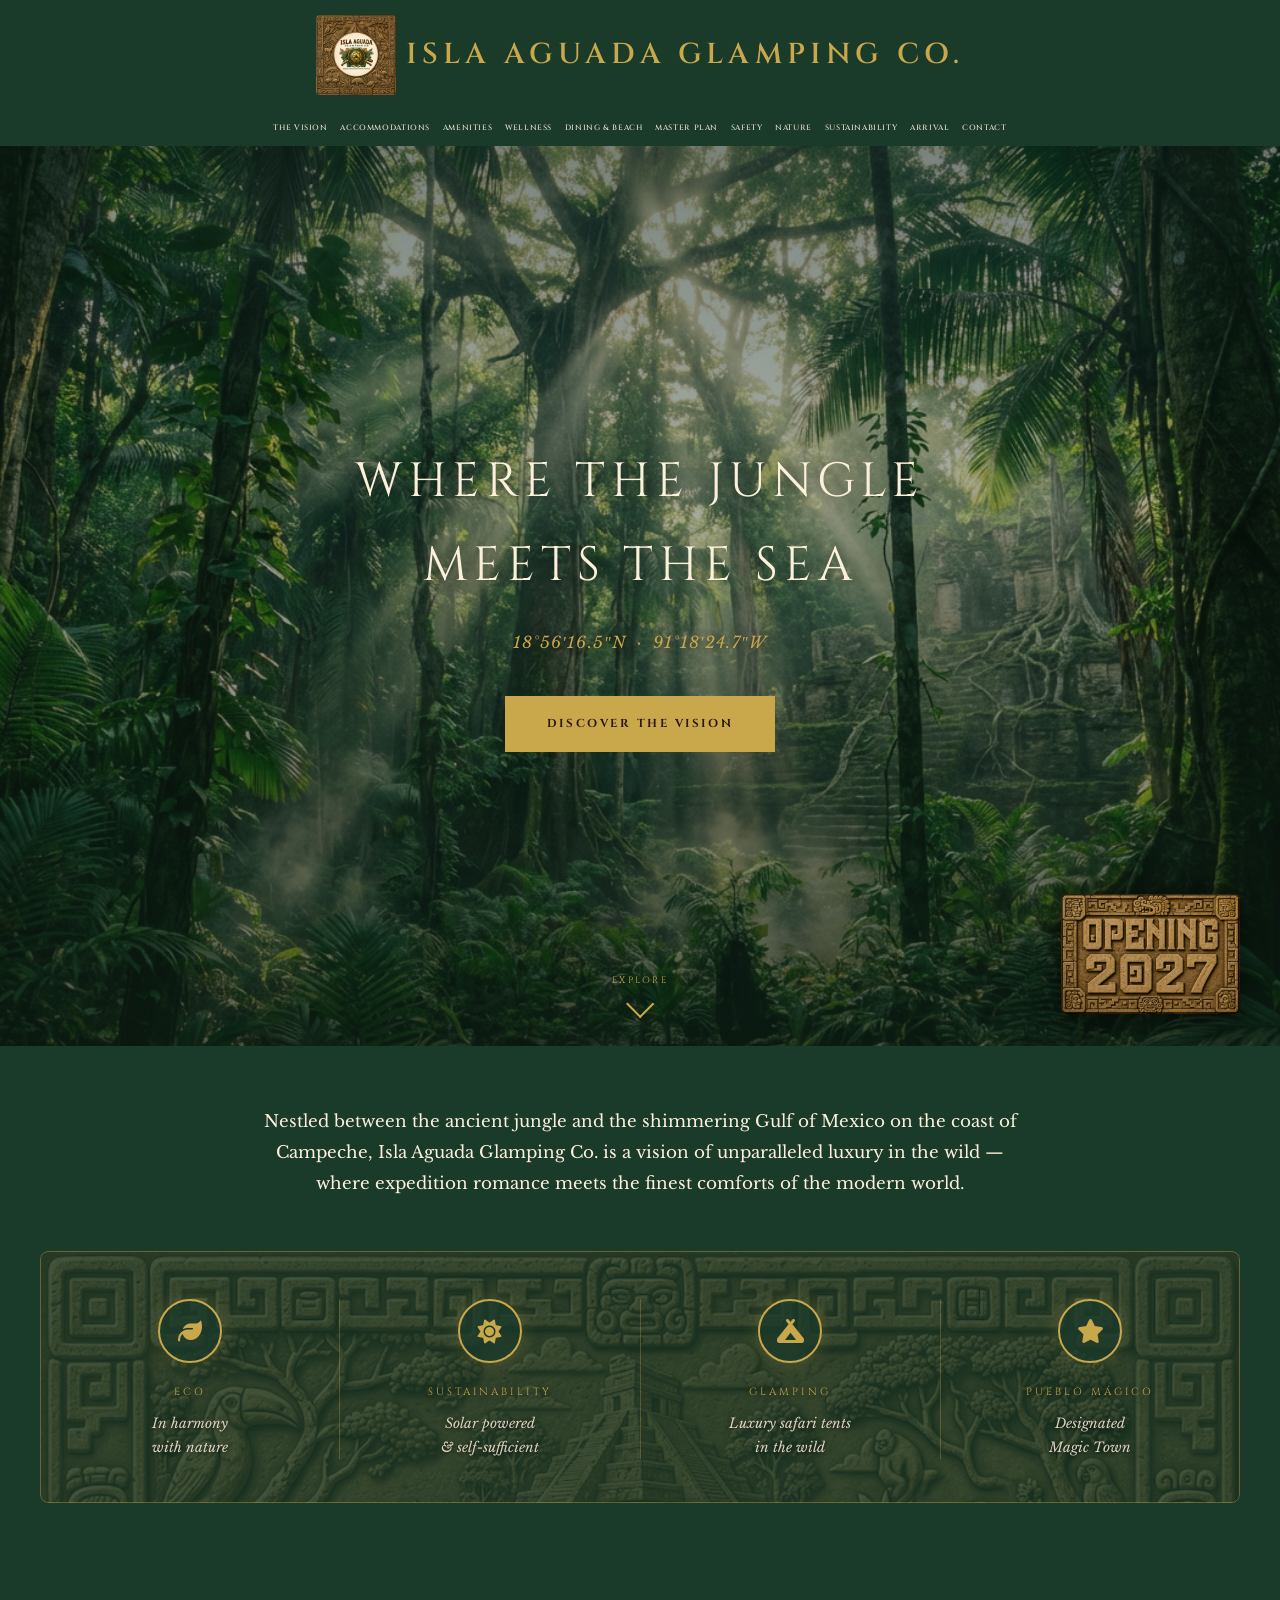
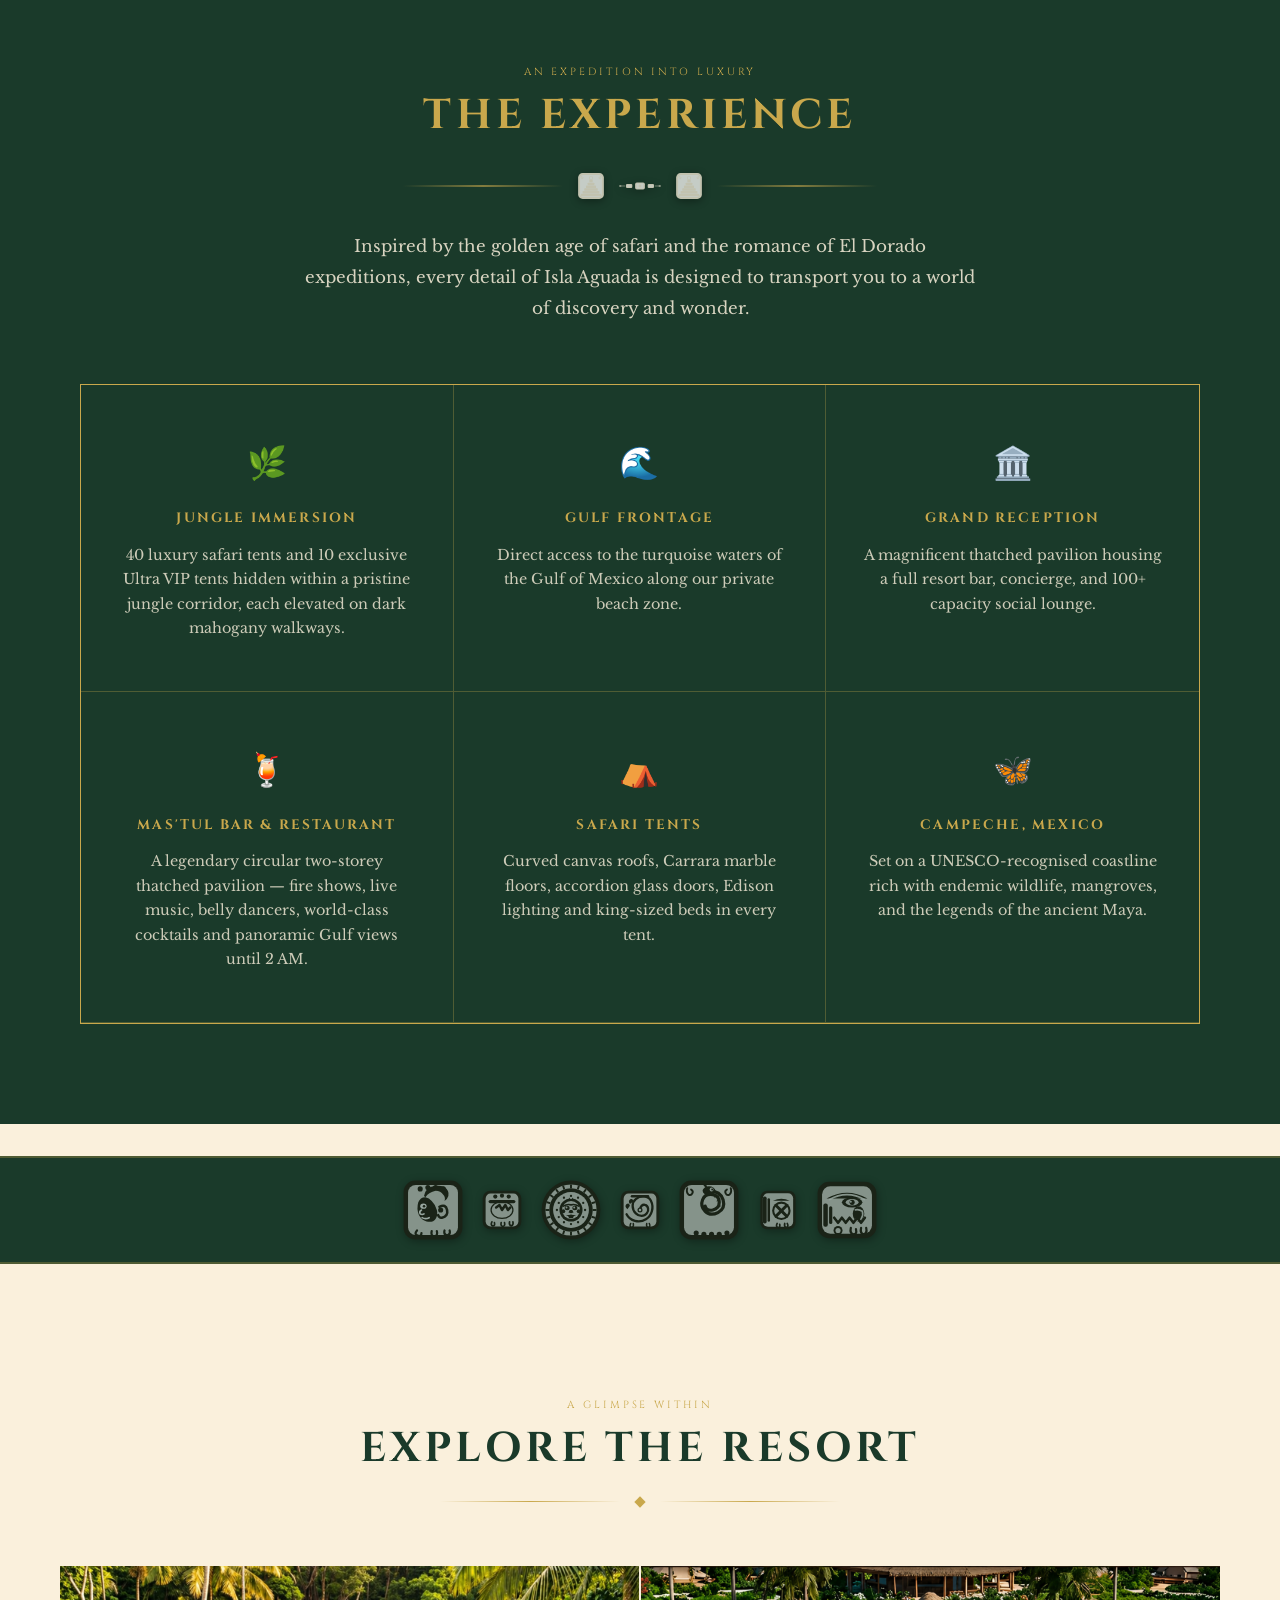
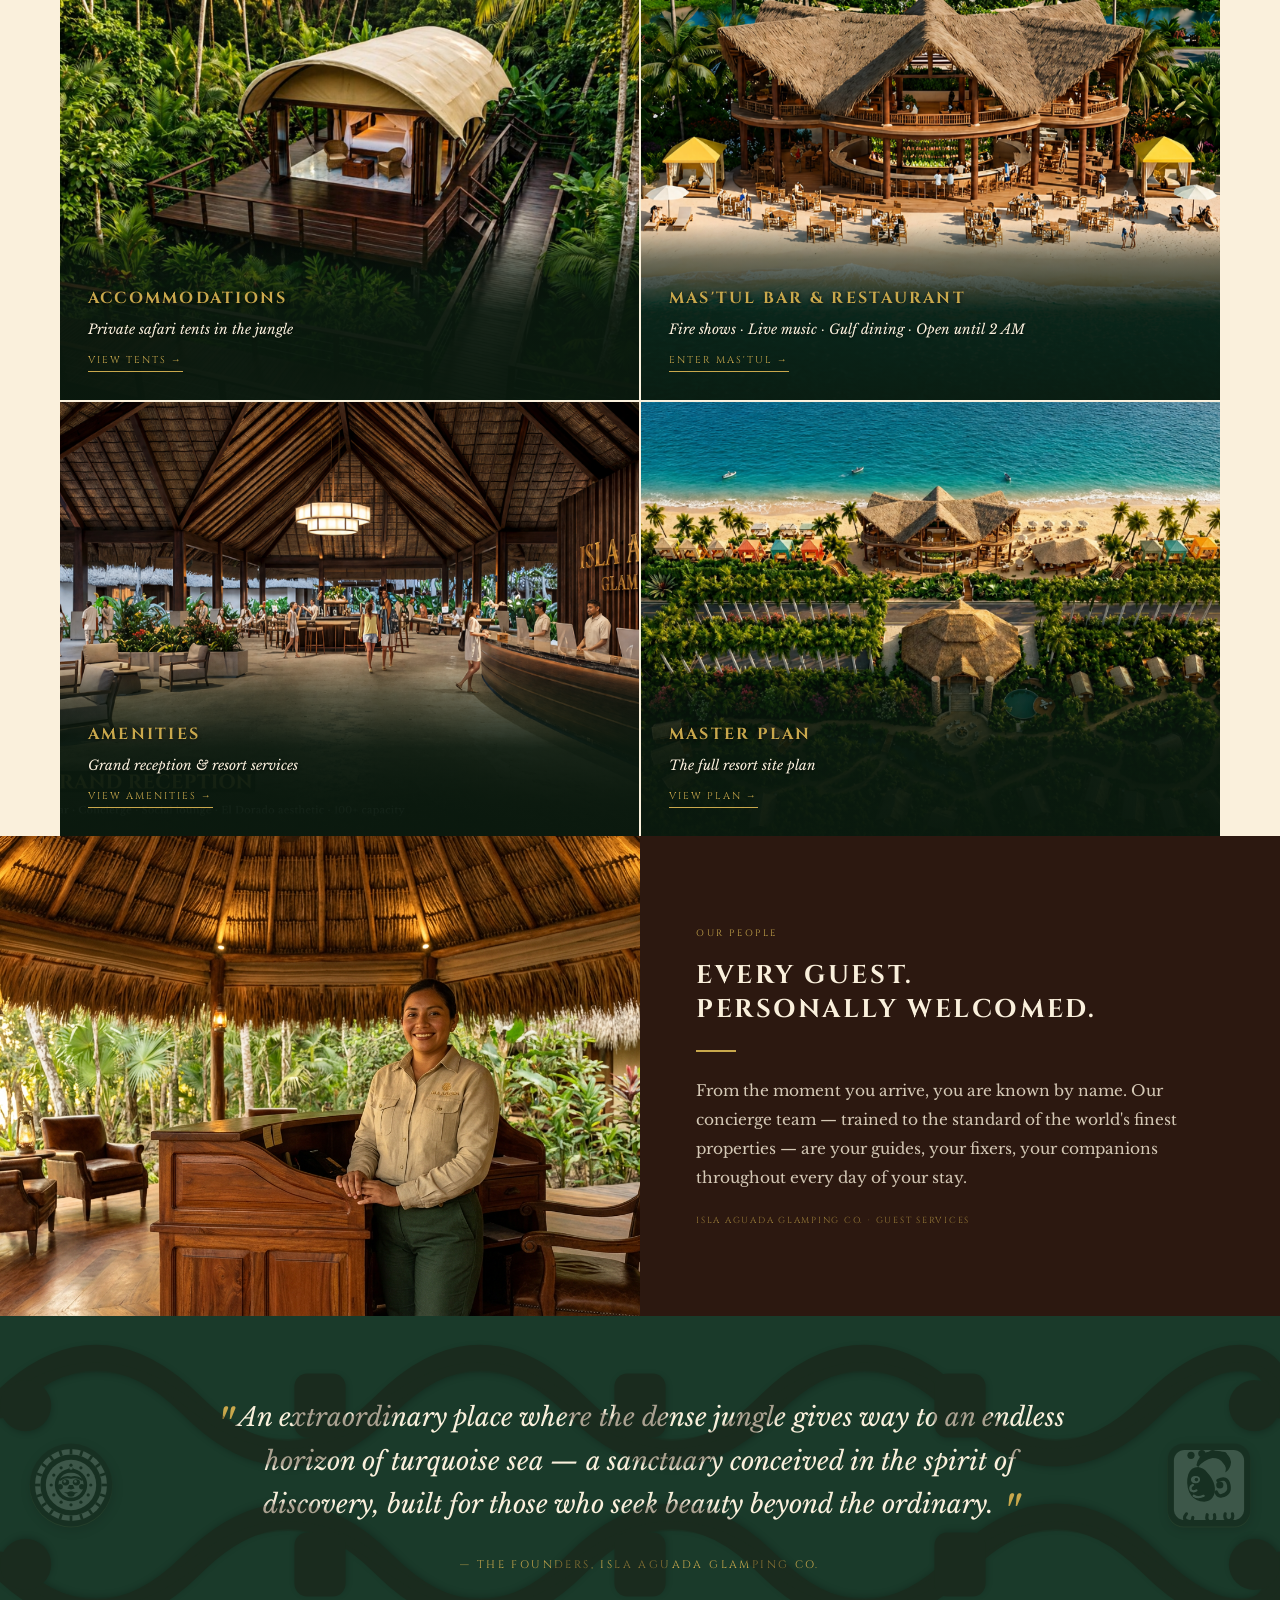
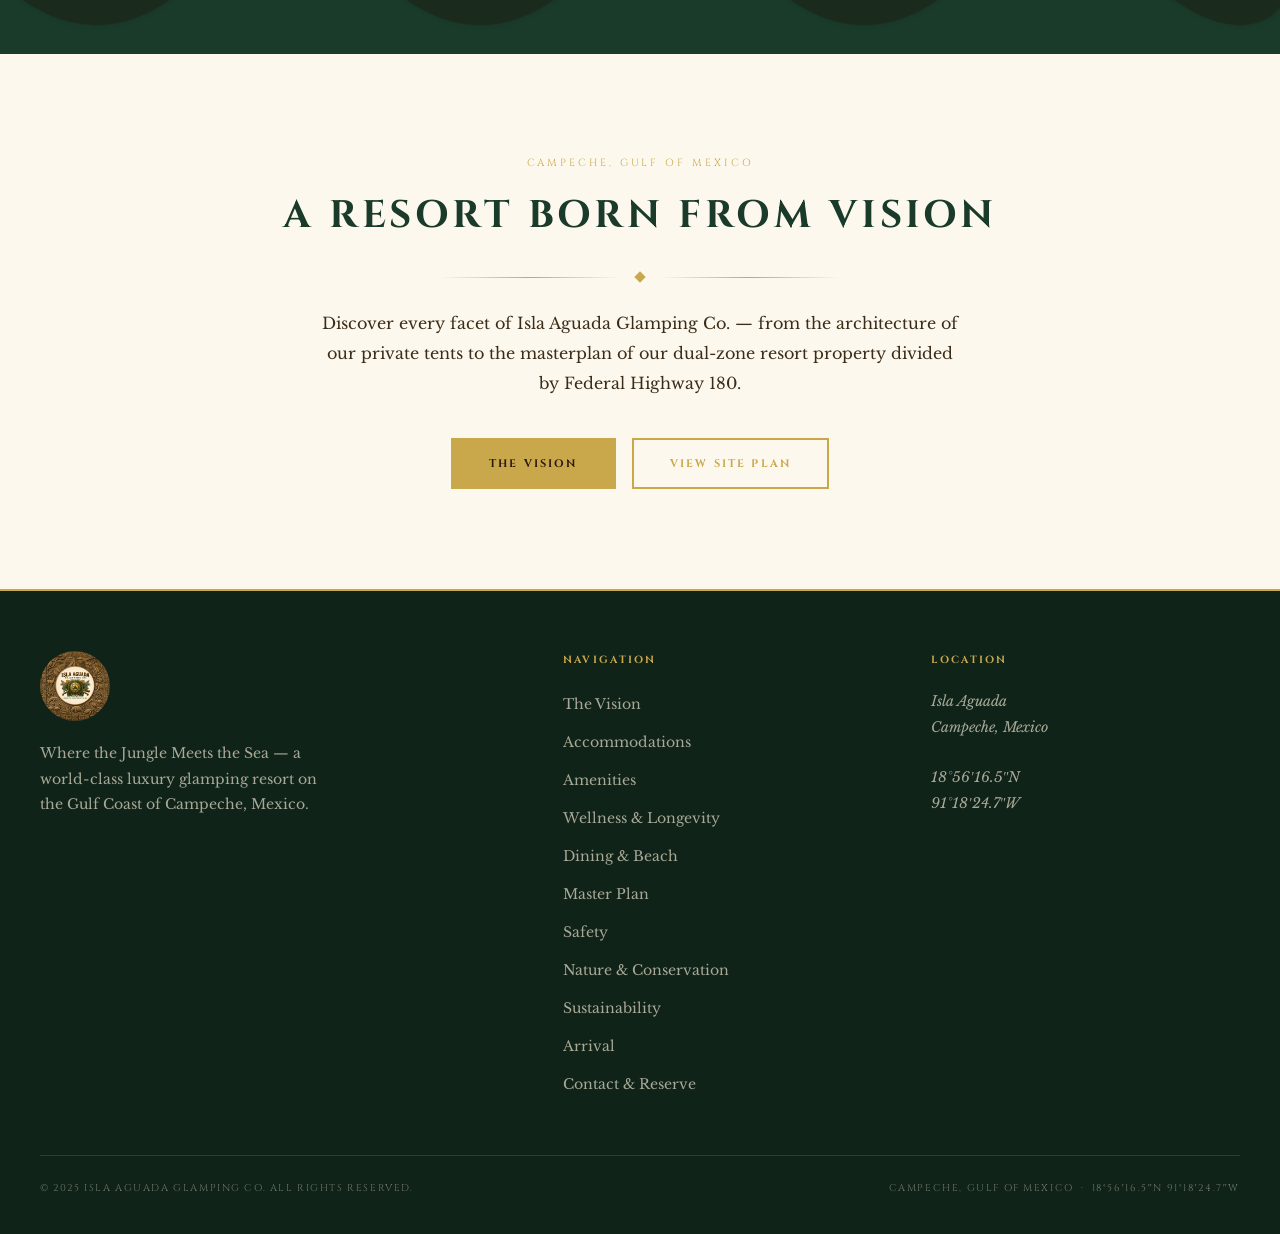
==== commit 1f3990f3: "site refresh" ====
--- a/index.html
+++ b/index.html
@@ -7,26 +7,25 @@
   <meta name="description" content="A world-class luxury glamping resort on the Gulf Coast of Campeche, Mexico. 40 luxury safari tents and 10 Ultra VIP tents set within a pristine jungle corridor along the Gulf of Mexico." />
   <link rel="stylesheet" href="css/style.css" />
   <link rel="stylesheet" href="css/responsive-patch.css" />
+  <link rel="stylesheet" href="css/mayan-glyphs.css" />
   <link rel="stylesheet" href="https://cdn.jsdelivr.net/npm/@fortawesome/fontawesome-free@6.4.0/css/all.min.css" />
 </head>
 <body>
 
   <!-- ===== NAVIGATION ===== -->
   <nav class="site-nav" role="navigation" aria-label="Main navigation">
-    <!-- Row 1: Logo + Mobile Toggle -->
     <div class="nav-row-1">
       <a href="index.html" class="nav-logo" aria-label="Isla Aguada Glamping Co. Home">
-        <img src="images/logo.png" alt="Isla Aguada Glamping Co. Logo" />
+        <img src="images/brand-stone-panel.png" alt="Isla Aguada Glamping Co. Logo" />
         <span class="nav-logo-text">Isla Aguada Glamping Co.</span>
+
       </a>
       <button class="nav-toggle" id="navToggle" aria-expanded="false" aria-label="Toggle navigation">
         <span></span><span></span><span></span>
       </button>
     </div>
-    <!-- Row 2: Links -->
     <div class="nav-row-2">
       <ul class="nav-links" id="navLinks" role="list">
-        <li><a href="index.html" class="active">Home</a></li>
         <li><a href="vision.html">The Vision</a></li>
         <li><a href="accommodations.html">Accommodations</a></li>
         <li><a href="amenities.html">Amenities</a></li>
@@ -57,6 +56,19 @@
         <a href="vision.html" class="hero-cta">Discover the Vision</a>
       </div>
 
+      <!-- Opening 2027 badge — bottom-right corner of hero -->
+      <div style="
+        position: absolute;
+        bottom: 32px;
+        right: 40px;
+        width: clamp(120px, 14vw, 180px);
+        opacity: 0.92;
+        filter: drop-shadow(0 4px 18px rgba(0,0,0,0.7));
+        z-index: 10;
+      ">
+        <img src="images/opening-2027.jpg" alt="Opening 2027" style="width:100%; height:auto; border-radius:6px; display:block;" />
+      </div>
+
       <div class="hero-scroll" aria-hidden="true">
         <span>Explore</span>
         <div class="scroll-arrow"></div>
@@ -71,54 +83,81 @@
         romance meets the finest comforts of the modern world.
       </p>
 
-      <!-- ICON PILLARS -->
-      <div class="home-pillars" style="
-        display: flex;
-        justify-content: center;
-        align-items: flex-start;
-        gap: 0;
+      <!-- ICON PILLARS — Mayan stone background -->
+      <div style="
         margin-top: 52px;
-        border-top: 1px solid rgba(201,168,76,0.25);
-        border-bottom: 1px solid rgba(201,168,76,0.25);
-        padding: 36px 0 32px;
+        position: relative;
+        border-radius: 8px;
+        overflow: hidden;
       ">
-
-        <!-- ECO -->
-        <div class="home-pillars__item" style="flex: 1; text-align: center; padding: 0 28px; border-right: 1px solid rgba(201,168,76,0.2);">
-          <div style="width: 52px; height: 52px; margin: 0 auto 16px; border: 1px solid rgba(201,168,76,0.5); border-radius: 50%; display: flex; align-items: center; justify-content: center;">
-            <i class="fa-solid fa-leaf" style="font-size: 1.3rem; color: var(--aged-gold);"></i>
-          </div>
-          <p style="font-family: var(--font-heading); font-size: 0.58rem; letter-spacing: 0.28em; text-transform: uppercase; color: var(--aged-gold); margin-bottom: 8px;">Eco</p>
-          <p style="font-family: var(--font-body); font-size: 0.78rem; color: rgba(250,240,220,0.55); line-height: 1.6; font-style: italic;">In harmony<br/>with nature</p>
+        <!-- Mayan stone background image -->
+        <div style="
+          position: absolute;
+          inset: 0;
+          background-image: url('images/mayan-banner.png');
+          background-size: cover;
+          background-position: center;
+          opacity: 0.22;
+          z-index: 0;
+        "></div>
+        <!-- Gold border overlay -->
+        <div style="
+          position: absolute;
+          inset: 0;
+          border: 1px solid rgba(201,168,76,0.4);
+          border-radius: 8px;
+          z-index: 1;
+          pointer-events: none;
+        "></div>
+
+        <!-- Cards row -->
+        <div style="
+          position: relative;
+          z-index: 2;
+          display: flex;
+          justify-content: center;
+          align-items: stretch;
+          gap: 0;
+          padding: 48px 0 44px;
+        ">
+
+          <!-- ECO -->
+          <div style="flex: 1; text-align: center; padding: 0 32px; border-right: 1px solid rgba(201,168,76,0.3);">
+            <div style="width: 64px; height: 64px; margin: 0 auto 20px; border: 2px solid var(--aged-gold); border-radius: 50%; display: flex; align-items: center; justify-content: center; background: rgba(26,58,42,0.7); box-shadow: 0 0 18px rgba(201,168,76,0.25);">
+              <i class="fa-solid fa-leaf" style="font-size: 1.5rem; color: var(--aged-gold);"></i>
+            </div>
+            <p style="font-family: var(--font-heading); font-size: 0.65rem; letter-spacing: 0.28em; text-transform: uppercase; color: var(--aged-gold); margin-bottom: 10px; text-shadow: 0 1px 6px rgba(0,0,0,0.6);">Eco</p>
+            <p style="font-family: var(--font-body); font-size: 0.85rem; color: rgba(250,240,220,0.85); line-height: 1.7; font-style: italic; text-shadow: 0 1px 4px rgba(0,0,0,0.7);">In harmony<br/>with nature</p>
+          </div>
+
+          <!-- SUSTAINABILITY -->
+          <div style="flex: 1; text-align: center; padding: 0 32px; border-right: 1px solid rgba(201,168,76,0.3);">
+            <div style="width: 64px; height: 64px; margin: 0 auto 20px; border: 2px solid var(--aged-gold); border-radius: 50%; display: flex; align-items: center; justify-content: center; background: rgba(26,58,42,0.7); box-shadow: 0 0 18px rgba(201,168,76,0.25);">
+              <i class="fa-solid fa-sun" style="font-size: 1.5rem; color: var(--aged-gold);"></i>
+            </div>
+            <p style="font-family: var(--font-heading); font-size: 0.65rem; letter-spacing: 0.28em; text-transform: uppercase; color: var(--aged-gold); margin-bottom: 10px; text-shadow: 0 1px 6px rgba(0,0,0,0.6);">Sustainability</p>
+            <p style="font-family: var(--font-body); font-size: 0.85rem; color: rgba(250,240,220,0.85); line-height: 1.7; font-style: italic; text-shadow: 0 1px 4px rgba(0,0,0,0.7);">Solar powered<br/>&amp; self-sufficient</p>
+          </div>
+
+          <!-- GLAMPING -->
+          <div style="flex: 1; text-align: center; padding: 0 32px; border-right: 1px solid rgba(201,168,76,0.3);">
+            <div style="width: 64px; height: 64px; margin: 0 auto 20px; border: 2px solid var(--aged-gold); border-radius: 50%; display: flex; align-items: center; justify-content: center; background: rgba(26,58,42,0.7); box-shadow: 0 0 18px rgba(201,168,76,0.25);">
+              <i class="fa-solid fa-campground" style="font-size: 1.5rem; color: var(--aged-gold);"></i>
+            </div>
+            <p style="font-family: var(--font-heading); font-size: 0.65rem; letter-spacing: 0.28em; text-transform: uppercase; color: var(--aged-gold); margin-bottom: 10px; text-shadow: 0 1px 6px rgba(0,0,0,0.6);">Glamping</p>
+            <p style="font-family: var(--font-body); font-size: 0.85rem; color: rgba(250,240,220,0.85); line-height: 1.7; font-style: italic; text-shadow: 0 1px 4px rgba(0,0,0,0.7);">Luxury safari tents<br/>in the wild</p>
+          </div>
+
+          <!-- PUEBLO MAGICO -->
+          <div style="flex: 1; text-align: center; padding: 0 32px;">
+            <div style="width: 64px; height: 64px; margin: 0 auto 20px; border: 2px solid var(--aged-gold); border-radius: 50%; display: flex; align-items: center; justify-content: center; background: rgba(26,58,42,0.7); box-shadow: 0 0 18px rgba(201,168,76,0.25);">
+              <i class="fa-solid fa-star" style="font-size: 1.5rem; color: var(--aged-gold);"></i>
+            </div>
+            <p style="font-family: var(--font-heading); font-size: 0.65rem; letter-spacing: 0.28em; text-transform: uppercase; color: var(--aged-gold); margin-bottom: 10px; text-shadow: 0 1px 6px rgba(0,0,0,0.6);">Pueblo M&aacute;gico</p>
+            <p style="font-family: var(--font-body); font-size: 0.85rem; color: rgba(250,240,220,0.85); line-height: 1.7; font-style: italic; text-shadow: 0 1px 4px rgba(0,0,0,0.7);">Designated<br/>Magic Town</p>
+          </div>
+
         </div>
-
-        <!-- SUSTAINABILITY -->
-        <div class="home-pillars__item" style="flex: 1; text-align: center; padding: 0 28px; border-right: 1px solid rgba(201,168,76,0.2);">
-          <div style="width: 52px; height: 52px; margin: 0 auto 16px; border: 1px solid rgba(201,168,76,0.5); border-radius: 50%; display: flex; align-items: center; justify-content: center;">
-            <i class="fa-solid fa-sun" style="font-size: 1.3rem; color: var(--aged-gold);"></i>
-          </div>
-          <p style="font-family: var(--font-heading); font-size: 0.58rem; letter-spacing: 0.28em; text-transform: uppercase; color: var(--aged-gold); margin-bottom: 8px;">Sustainability</p>
-          <p style="font-family: var(--font-body); font-size: 0.78rem; color: rgba(250,240,220,0.55); line-height: 1.6; font-style: italic;">Solar powered<br/>&amp; self-sufficient</p>
-        </div>
-
-        <!-- GLAMPING -->
-        <div class="home-pillars__item" style="flex: 1; text-align: center; padding: 0 28px; border-right: 1px solid rgba(201,168,76,0.2);">
-          <div style="width: 52px; height: 52px; margin: 0 auto 16px; border: 1px solid rgba(201,168,76,0.5); border-radius: 50%; display: flex; align-items: center; justify-content: center;">
-            <i class="fa-solid fa-campground" style="font-size: 1.3rem; color: var(--aged-gold);"></i>
-          </div>
-          <p style="font-family: var(--font-heading); font-size: 0.58rem; letter-spacing: 0.28em; text-transform: uppercase; color: var(--aged-gold); margin-bottom: 8px;">Glamping</p>
-          <p style="font-family: var(--font-body); font-size: 0.78rem; color: rgba(250,240,220,0.55); line-height: 1.6; font-style: italic;">Luxury safari tents<br/>in the wild</p>
-        </div>
-
-        <!-- PUEBLO MAGICO -->
-        <div class="home-pillars__item" style="flex: 1; text-align: center; padding: 0 28px;">
-          <div style="width: 52px; height: 52px; margin: 0 auto 16px; border: 1px solid rgba(201,168,76,0.5); border-radius: 50%; display: flex; align-items: center; justify-content: center;">
-            <i class="fa-solid fa-star" style="font-size: 1.3rem; color: var(--aged-gold);"></i>
-          </div>
-          <p style="font-family: var(--font-heading); font-size: 0.58rem; letter-spacing: 0.28em; text-transform: uppercase; color: var(--aged-gold); margin-bottom: 8px;">Pueblo M&aacute;gico</p>
-          <p style="font-family: var(--font-body); font-size: 0.78rem; color: rgba(250,240,220,0.55); line-height: 1.6; font-style: italic;">Designated<br/>Magic Town</p>
-        </div>
-
       </div>
     </section>
 
@@ -128,7 +167,11 @@
         <header class="section-header">
           <span class="section-tag">An Expedition into Luxury</span>
           <h2>The Experience</h2>
-          <div class="gold-divider"><div class="diamond"></div></div>
+          <div class="mayan-divider">
+            <span class="mayan-glyph mayan-glyph--gold mayan-glyph--xs mayan-glyph--carved" data-glyph="pyramid_stone"></span>
+            <span class="mayan-glyph mayan-glyph--gold mayan-glyph--sm mayan-glyph--carved" data-glyph="diamond_divider"></span>
+            <span class="mayan-glyph mayan-glyph--gold mayan-glyph--xs mayan-glyph--carved" data-glyph="pyramid_stone"></span>
+          </div>
           <p>Inspired by the golden age of safari and the romance of El Dorado expeditions, every detail 
              of Isla Aguada is designed to transport you to a world of discovery and wonder.</p>
         </header>
@@ -167,6 +210,17 @@
         </div>
       </div>
     </section>
+
+    <!-- MAYAN STONE ROW DIVIDER -->
+    <div class="mayan-stone-row" style="background:var(--jungle-green); border-top:2px solid rgba(201,168,76,0.3); border-bottom:2px solid rgba(201,168,76,0.3);">
+      <span class="mayan-glyph mayan-glyph--gold mayan-glyph--md mayan-glyph--carved" data-glyph="face_cartouche"></span>
+      <span class="mayan-glyph mayan-glyph--gold mayan-glyph--sm mayan-glyph--carved" data-glyph="rain_scroll"></span>
+      <span class="mayan-glyph mayan-glyph--gold mayan-glyph--md mayan-glyph--carved" data-glyph="sun_face"></span>
+      <span class="mayan-glyph mayan-glyph--gold mayan-glyph--sm mayan-glyph--carved" data-glyph="feather_spiral"></span>
+      <span class="mayan-glyph mayan-glyph--gold mayan-glyph--md mayan-glyph--carved" data-glyph="serpent_head"></span>
+      <span class="mayan-glyph mayan-glyph--gold mayan-glyph--sm mayan-glyph--carved" data-glyph="cross_disk"></span>
+      <span class="mayan-glyph mayan-glyph--gold mayan-glyph--md mayan-glyph--carved" data-glyph="mask_glyph"></span>
+    </div>
 
     <!-- PREVIEW GRID -->
     <section class="section" id="preview" style="padding-bottom: 0;">
@@ -231,7 +285,13 @@
       </div>
     </section>
 
-    <section class="pull-quote">
+    <section class="pull-quote" style="position:relative; overflow:hidden;">
+      <!-- Stone glyph watermarks -->
+      <span class="mayan-glyph mayan-glyph--cream mayan-glyph--lg mayan-glyph--carved" data-glyph="sun_face" style="position:absolute; top:50%; left:2%; transform:translateY(-50%); opacity:0.18;"></span>
+      <span class="mayan-glyph mayan-glyph--cream mayan-glyph--lg mayan-glyph--carved" data-glyph="face_cartouche" style="position:absolute; top:50%; right:2%; transform:translateY(-50%); opacity:0.18;"></span>
+      <!-- Serpent border top & bottom -->
+      <span class="mayan-glyph mayan-glyph--gold" data-glyph="serpent_border" style="position:absolute; top:0; left:0; width:100%; height:20px; opacity:0.35;"></span>
+      <span class="mayan-glyph mayan-glyph--gold" data-glyph="serpent_border" style="position:absolute; bottom:0; left:0; width:100%; height:20px; opacity:0.35; transform:scaleY(-1);"></span>
       <blockquote>
         An extraordinary place where the dense jungle gives way to an endless horizon of turquoise sea — 
         a sanctuary conceived in the spirit of discovery, built for those who seek beauty beyond the ordinary.
@@ -264,14 +324,14 @@
   <footer class="site-footer" role="contentinfo">
     <div class="footer-inner">
       <div class="footer-brand">
-        <img src="images/logo.png" alt="Isla Aguada Glamping Co." />
+        <img src="images/brand-stone-panel.png" alt="Isla Aguada Glamping Co." />
         <p>Where the Jungle Meets the Sea — a world-class luxury glamping resort on the Gulf Coast of Campeche, Mexico.</p>
       </div>
 
       <div class="footer-col">
         <h4>Navigation</h4>
         <ul>
-          <li><a href="index.html">Home</a></li>
+          
           <li><a href="vision.html">The Vision</a></li>
           <li><a href="accommodations.html">Accommodations</a></li>
           <li><a href="amenities.html">Amenities</a></li>
@@ -333,6 +393,7 @@
       });
     });
   </script>
+  <script src="js/mayan-glyphs.js"></script>
 
 </body>
 </html>
--- a/css/style.css
+++ b/css/style.css
@@ -22,7 +22,7 @@
   --font-heading: 'Cinzel', serif;
   --font-body:    'Libre Baskerville', Georgia, serif;
 
-  --nav-height: 118px;
+  --nav-height: 146px;
   --section-pad: 100px 0;
   --max-width: 1200px;
 }
@@ -60,119 +60,92 @@
 }
 
 /* =====================================================
-   NAVIGATION  —  Two-Row Elegant Design
+   NAVIGATION
    ===================================================== */
 
 .site-nav {
   position: fixed;
-  top: 0;
-  left: 0;
+  top: 0; left: 0;
   width: 100%;
   z-index: 1000;
   background-color: var(--jungle-green);
-  overflow: visible;
-}
-
-/* ── Row 1: Logo centered (desktop) — toggle hidden here ── */
+  border-bottom: none;
+}
+
+/* ROW 1 — logo + brand name */
 .nav-row-1 {
   display: flex;
   align-items: center;
   justify-content: center;
-  padding: 14px 40px 10px;
-  border-bottom: 1px solid rgba(201, 168, 76, 0.25);
-}
-
-/* Hide toggle on desktop (it lives in row-1 but is invisible above 900px) */
-.nav-row-1 .nav-toggle {
-  display: none;
+  height: 110px;
+  padding: 0 24px;
 }
 
 .nav-logo {
   display: flex;
   align-items: center;
-  gap: 14px;
+  gap: 10px;
   text-decoration: none;
 }
-
 .nav-logo img {
-  height: 50px;
+  height: 80px;
   width: auto;
-  border-radius: 50%;
+  border-radius: 4px;
+  display: block;
   flex-shrink: 0;
 }
-
 .nav-logo-text {
   font-family: var(--font-heading);
-  font-size: 0.72rem;
+  font-size: 1.8rem;
   font-weight: 600;
   color: var(--aged-gold);
-  letter-spacing: 0.22em;
-  text-transform: uppercase;
-  line-height: 1.35;
-}
-
-/* ── Row 2: Links centered ── */
+  letter-spacing: 0.18em;
+  text-transform: uppercase;
+  white-space: nowrap;
+  line-height: 1;
+}
+
+/* ROW 2 — all nav links perfectly centered */
 .nav-row-2 {
   display: flex;
   align-items: center;
   justify-content: center;
-  padding: 0 24px;
-  border-bottom: 2px solid var(--aged-gold);
-  position: relative;
-  overflow-x: auto;
-  overflow-y: hidden;
-  scrollbar-width: none;
-}
-
-.nav-row-2::-webkit-scrollbar {
-  display: none;
+  height: 36px;
+  padding: 0;
+  border: none;
 }
 
 .nav-links {
   list-style: none;
   display: flex;
+  flex-direction: row;
+  flex-wrap: nowrap;
   align-items: center;
   justify-content: center;
+  padding: 0;
+  margin: 0;
   gap: 0;
-  flex-wrap: nowrap;
-  width: max-content;
-  margin: 0 auto;
-  white-space: nowrap;
+  width: 100%;
 }
 
 .nav-links li {
   display: flex;
   align-items: center;
-  flex: 0 0 auto;
+  flex-shrink: 1;
 }
 
 .nav-links li a {
   font-family: var(--font-heading);
-  font-size: 0.56rem;
+  font-size: clamp(0.44rem, 0.6vw, 0.56rem);
   font-weight: 600;
-  letter-spacing: 0.09em;
+  letter-spacing: 0.08em;
   text-transform: uppercase;
   color: rgba(250, 240, 220, 0.82);
-  padding: 10px 6px;
-  display: flex;
-  align-items: center;
-  position: relative;
+  padding: 0 clamp(4px, 0.5vw, 10px);
+  white-space: nowrap;
+  line-height: 36px;
+  display: block;
   transition: color 0.25s;
-  line-height: 1;
-  white-space: nowrap;
-}
-
-/* Elegant underline on hover / active */
-.nav-links li a::after {
-  content: '';
-  position: absolute;
-  bottom: 0;
-  left: 6px;
-  right: 6px;
-  height: 2px;
-  background-color: var(--aged-gold);
-  transform: scaleX(0);
-  transition: transform 0.25s ease;
 }
 
 .nav-links li a:hover,
@@ -180,38 +153,16 @@
   color: var(--aged-gold);
 }
 
-.nav-links li a:hover::after,
-.nav-links li a.active::after {
-  transform: scaleX(1);
-}
-
-/* Subtle dot separator between links */
-.nav-links li + li::before {
-  content: '·';
-  display: flex;
-  align-items: center;
-  color: rgba(201, 168, 76, 0.4);
-  font-size: 0.7rem;
-  line-height: 1;
-  pointer-events: none;
-  margin: 0 2px 0 4px;
-}
-
-/* ── Hamburger (mobile only) ── */
 .nav-toggle {
   display: none;
   flex-direction: column;
   gap: 5px;
   cursor: pointer;
-  padding: 8px;
+  padding: 10px;
   background: none;
   border: none;
-  position: absolute;
-  right: 20px;
-  top: 50%;
-  transform: translateY(-50%);
-}
-
+  flex-shrink: 0;
+}
 .nav-toggle span {
   display: block;
   width: 26px;
@@ -220,80 +171,37 @@
   transition: transform 0.3s, opacity 0.3s;
 }
 
-/* ── Mobile ── */
+/* ── Mobile (≤ 900px) ── */
 @media (max-width: 900px) {
   :root { --nav-height: 70px; }
 
-  /* Nav becomes a single-row flex bar: logo left, toggle right */
-  .site-nav {
-    border-bottom: 2px solid var(--aged-gold);
-    overflow: visible;           /* allow dropdown to show */
-  }
-
-  /* Row 1 = single horizontal bar: logo left, toggle right */
+  .site-nav { overflow: visible; }
+
   .nav-row-1 {
+    height: 70px;
+    padding: 0 16px;
+  }
+
+  .nav-logo img  { height: 52px; width: 52px; }
+  .nav-logo-text { font-size: 0.82rem; letter-spacing: 0.14em; }
+
+  /* Show hamburger */
+  .nav-toggle {
     display: flex;
-    align-items: center;
-    justify-content: space-between;
-    padding: 0 16px;
-    height: 70px;
-    border-bottom: none;
-    position: relative;
-  }
-
-  .nav-logo img { height: 38px; }
-  .nav-logo-text { font-size: 0.60rem; letter-spacing: 0.14em; }
-
-  /* Show the toggle that now lives in row-1 */
-  .nav-row-1 .nav-toggle {
-    display: flex !important;
-    position: static;
-    transform: none;
-    top: auto;
-    right: auto;
-    padding: 10px;
-    flex-shrink: 0;
-    z-index: 1100;
     margin-left: auto;
-    width: 44px;
-    height: 44px;
-    align-items: center;
-    justify-content: center;
-  }
-
-  .nav-row-1 .nav-toggle span {
-    transform-origin: center;
-    transition: transform 0.3s ease, opacity 0.2s ease;
-  }
-
-  .nav-row-1 .nav-toggle[aria-expanded="true"] span:nth-child(1) {
-    transform: translateY(7px) rotate(45deg);
-  }
-
-  .nav-row-1 .nav-toggle[aria-expanded="true"] span:nth-child(2) {
-    opacity: 0;
-    transform: scaleX(0);
-  }
-
-  .nav-row-1 .nav-toggle[aria-expanded="true"] span:nth-child(3) {
-    transform: translateY(-7px) rotate(-45deg);
-  }
-
-  /* Row 2 becomes purely the dropdown container — zero height when closed */
-  .nav-row-2 {
-    padding: 0;
-    border-bottom: none;
-    justify-content: flex-start;
-    position: static;
-  }
-
-  /* Dropdown menu — positioned relative to .site-nav */
+  }
+
+  /* Hide the links list — becomes a dropdown below the bar */
   .nav-links {
     display: none;
+    position: absolute;
+    top: 70px;
+    left: 0; right: 0;
     flex-direction: column;
     align-items: flex-start;
-    gap: 0;
-    width: 100%;
+    justify-content: flex-start;
+    height: auto;
+    overflow: visible;
     background-color: var(--jungle-green);
     border-top: 1px solid rgba(201, 168, 76, 0.3);
     border-bottom: 2px solid var(--aged-gold);
@@ -302,27 +210,33 @@
     box-shadow: 0 8px 32px rgba(0,0,0,0.4);
   }
 
-  .nav-links.open {
-    display: flex;
-  }
-
-  .nav-links li + li::before {
-    display: none;
-  }
-
-  .nav-links li {
-    width: 100%;
-  }
-
+  /* Open state */
+  .nav-links.open { display: flex; }
+
+  /* Dot separators: hide on mobile */
+  /* dot separators removed */
+
+  /* Full-width list items */
+  .nav-links li { width: 100%; height: auto; flex-shrink: 0; }
+
+  /* Full-width link rows */
   .nav-links li a {
+    height: auto;
     padding: 13px 24px;
     font-size: 0.72rem;
+    letter-spacing: 0.1em;
     border-bottom: 1px solid rgba(201, 168, 76, 0.12);
-  }
-
-  .nav-links li a::after {
-    display: none;
-  }
+    display: block;
+  }
+
+  /* No underline animation on mobile */
+  .nav-links li a::after { display: none; }
+}
+
+/* ── Very small screens ── */
+@media (max-width: 380px) {
+  .nav-logo-text { display: none; }
+  .nav-logo img  { height: 32px; }
 }
 
 /* =====================================================
@@ -1721,49 +1635,7 @@
 @media (max-width: 768px) {
   :root {
     --section-pad: 60px 0;
-    --nav-height: 70px;
-  }
-
-  .nav-inner {
-    padding: 0 20px;
-  }
-
-  .nav-links {
-    position: fixed;
-    top: var(--nav-height);
-    left: 0;
-    right: 0;
-    background-color: var(--green-dark);
-    border-bottom: 2px solid var(--aged-gold);
-    flex-direction: column;
-    gap: 0;
-    padding: 20px 0;
-    transform: translateY(-120%);
-    transition: transform 0.4s ease;
-    justify-content: flex-start;
-  }
-
-  .nav-links.open {
-    transform: translateY(0);
-  }
-
-  .nav-links li {
-    width: 100%;
-  }
-
-  .nav-links li a {
-    padding: 14px 32px;
-    border: none;
-    border-bottom: 1px solid rgba(201, 168, 76, 0.15);
-  }
-
-  .nav-links li a:hover {
-    border: none;
-    border-bottom: 1px solid rgba(201, 168, 76, 0.15);
-  }
-
-  .nav-toggle {
-    display: flex;
+    /* nav-height already set to 70px in the 900px block above */
   }
 
   .container {
@@ -1903,8 +1775,8 @@
   max-width: 100%;
 }
 
-/* Images and media never overflow */
-img, video, iframe, embed, object {
+/* Images and media never overflow — iframe excluded so hurricane viewport works */
+img, video, embed, object {
   max-width: 100%;
   height: auto;
 }
@@ -2068,48 +1940,7 @@
   }
 
   /* Expedition border */
-.expedition-border {
+  .expedition-border {
     padding: 32px 16px;
   }
 }
-
-/* Desktop nav hard lock: keep the menu on one baseline */
-@media (min-width: 769px) {
-  .nav-row-2 {
-    display: flex !important;
-    align-items: center !important;
-    justify-content: center !important;
-    overflow-x: auto !important;
-    overflow-y: hidden !important;
-    text-align: initial !important;
-  }
-
-  .nav-links {
-    display: flex !important;
-    align-items: center !important;
-    justify-content: center !important;
-    flex-wrap: nowrap !important;
-    width: max-content !important;
-    white-space: nowrap !important;
-    margin: 0 auto !important;
-  }
-
-  .nav-links li {
-    display: flex !important;
-    align-items: center !important;
-    flex: 0 0 auto !important;
-  }
-
-  .nav-links li a {
-    display: flex !important;
-    align-items: center !important;
-    line-height: 1 !important;
-  }
-
-  .nav-links li + li::before {
-    display: flex !important;
-    align-items: center !important;
-    line-height: 1 !important;
-    margin: 0 2px 0 4px !important;
-  }
-}
--- a/css/responsive-patch.css
+++ b/css/responsive-patch.css
@@ -1,20 +1,62 @@
 /* =====================================================
-   ISLA AGUADA — RESPONSIVE PATCH
-   Overrides all inline grid-template-columns at
-   tablet (≤ 900px) and mobile (≤ 600px) breakpoints.
-   Applied via <link> in every page <head>.
+   ISLA AGUADA — RESPONSIVE PATCH  (v3 — authoritative)
+   Single source of truth for all responsive overrides.
+   Loaded last on every page so it wins specificity wars.
    ===================================================== */
 
-/* ── Prevent any horizontal scroll at root level ── */
+/* ══════════════════════════════════════════════════════
+   1. GLOBAL OVERFLOW LOCK
+   Prevents any element from creating horizontal scroll.
+   ══════════════════════════════════════════════════════ */
 html, body {
   overflow-x: hidden;
   max-width: 100vw;
 }
 
-/* ── Tablet: 901px – 900px ── */
+/* Images / embeds: never wider than their container.
+   iframe is EXCLUDED — the hurricane viewport needs
+   a fixed large height and absolute positioning. */
+img, video, embed, object {
+  max-width: 100%;
+  height: auto;
+}
+
+/* NAV LOGO — hard override, nothing touches this */
+.nav-logo img {
+  height: 80px !important;
+  width: auto !important;
+  max-width: none !important;
+}
+
+
+
+/* ══════════════════════════════════════════════════════
+   2. NAVIGATION — reinforcing rules only, no conflicts
+   All nav logic lives in style.css. This section only
+   adds mobile-critical overrides that must win.
+   ══════════════════════════════════════════════════════ */
+
+/* Desktop: hide toggle, ensure links are visible as flex row */
+@media (min-width: 901px) {
+  .nav-toggle  { display: none !important; }
+  .nav-links   { display: flex !important; overflow: hidden; }
+}
+
+/* Mobile: show toggle, hide links (dropdown via .open) */
 @media (max-width: 900px) {
-
-  /* 2-column section panels (staff splits, etc.) */
+  .nav-toggle  { display: flex !important; }
+  .nav-links   { display: none !important; }
+  .nav-links.open { display: flex !important; }
+}
+
+
+/* ══════════════════════════════════════════════════════
+   3. TABLET GRID OVERRIDES  (901px → 900px)
+   Collapses inline-style grids to responsive layouts.
+   ══════════════════════════════════════════════════════ */
+@media (max-width: 900px) {
+
+  /* ── 2-col section panels ── */
   section[style*="grid-template-columns:1fr 1fr"],
   section[style*="grid-template-columns: 1fr 1fr"] {
     display: flex !important;
@@ -22,27 +64,30 @@
     min-height: auto !important;
   }
 
-  /* 2-column divs */
+  /* ── 2-col divs (all common variants) ── */
   div[style*="grid-template-columns: 1fr 1fr"],
   div[style*="grid-template-columns:1fr 1fr"],
   div[style*="grid-template-columns: 1.2fr 1fr"],
   div[style*="grid-template-columns: 1.1fr 1fr"],
-  div[style*="grid-template-columns: 1fr 420px"] {
+  div[style*="grid-template-columns: 1fr 1.2fr"],
+  div[style*="grid-template-columns: 1fr 420px"],
+  div[style*="grid-template-columns: 1fr 400px"],
+  div[style*="grid-template-columns: 1fr 380px"] {
     display: grid !important;
     grid-template-columns: 1fr !important;
     gap: 24px !important;
   }
 
-  /* 3-column divs → 2 columns on tablet */
+  /* ── 3-col inline grids → 2 cols on tablet ── */
+  div[style*="grid-template-columns: 1fr 1fr 1fr"],
   div[style*="grid-template-columns: repeat(3, 1fr)"],
-  div[style*="grid-template-columns:repeat(3,1fr)"],
-  div[style*="grid-template-columns: 1fr 1fr 1fr"] {
+  div[style*="grid-template-columns:repeat(3,1fr)"] {
     display: grid !important;
     grid-template-columns: 1fr 1fr !important;
     gap: 16px !important;
   }
 
-  /* 4-column divs → 2 columns on tablet */
+  /* ── 4-col inline grids → 2 cols ── */
   div[style*="grid-template-columns: repeat(4, 1fr)"],
   div[style*="grid-template-columns:repeat(4,1fr)"] {
     display: grid !important;
@@ -50,35 +95,44 @@
     gap: 16px !important;
   }
 
-  /* Peninsula cross-section diagram */
+  /* ── Peninsula cross-section diagram ── */
   div[style*="grid-template-columns: 1fr 60px 1fr"] {
     display: grid !important;
     grid-template-columns: 1fr !important;
     gap: 8px !important;
   }
 
-  /* Large gap reduction on tablet */
+  /* ── Large gaps: reduce ── */
   div[style*="gap: 80px"] { gap: 36px !important; }
   div[style*="gap: 60px"] { gap: 28px !important; }
 
-  /* Contact sidebar fixed width */
-  .contact-wrap {
-    grid-template-columns: 1fr !important;
-  }
-}
-
-/* ── Mobile: ≤ 600px ── */
+  /* ── Contact page sidebar ── */
+  .contact-wrap { grid-template-columns: 1fr !important; }
+
+  /* ── Hurricane iframe column: allow it to sit below text col ── */
+  div[style*="grid-template-columns: 1fr 1fr"][id="hurricanes"],
+  #hurricanes div[style*="grid-template-columns: 1fr 1fr"] {
+    gap: 32px !important;
+  }
+}
+
+
+/* ══════════════════════════════════════════════════════
+   4. MOBILE OVERRIDES  (≤ 600px)
+   Full single-column, reduced padding everywhere.
+   ══════════════════════════════════════════════════════ */
 @media (max-width: 600px) {
 
-  /* Collapse ALL inline multi-column grids */
+  /* Collapse ALL inline multi-column grids to 1 col */
   div[style*="grid-template-columns"],
   section[style*="grid-template-columns"] {
     display: flex !important;
     flex-direction: column !important;
     min-height: auto !important;
-  }
-
-  /* Small breathing room between stacked items */
+    gap: 0 !important;
+  }
+
+  /* Restore breathing room between stacked items */
   div[style*="grid-template-columns"] > *,
   section[style*="grid-template-columns"] > * {
     width: 100% !important;
@@ -86,7 +140,7 @@
     margin-bottom: 2px;
   }
 
-  /* Contact reassurance strip — keep 2×2 even on small phones */
+  /* ── Contact reassurance strip: keep 2×2 ── */
   div[style*="grid-template-columns:repeat(4,1fr)"],
   div[style*="grid-template-columns: repeat(4, 1fr)"] {
     display: grid !important;
@@ -94,158 +148,91 @@
     grid-template-columns: 1fr 1fr !important;
     gap: 2px !important;
   }
-
   div[style*="grid-template-columns:repeat(4,1fr)"] > *,
   div[style*="grid-template-columns: repeat(4, 1fr)"] > * {
     margin-bottom: 0 !important;
   }
 
-  /* Remove fixed min-widths on pills/cards */
+  /* ── Remove fixed min-widths that break layout ── */
   div[style*="min-width: 160px"],
-  div[style*="min-width: 150px"] {
+  div[style*="min-width: 150px"],
+  div[style*="min-width: 140px"] {
     min-width: 0 !important;
     width: 100% !important;
   }
 
-  /* Page section padding */
-  .section { padding: 48px 0; }
-  .container { padding: 0 16px; }
-  .pull-quote { padding: 48px 16px; }
-  .site-footer { padding: 40px 16px 28px; }
-
-  /* Hero */
-  .page-hero { height: 240px; }
-  .page-hero-content h1 { font-size: clamp(1.3rem, 6vw, 2rem); }
-
-  /* Dining hero */
-  .dining-hero { min-height: 400px; }
-
-  /* Reception */
+  /* ── Hurricane iframe: let it scroll within its container ── */
+  .hurricane-viewport {
+    height: 380px !important;
+  }
+
+  /* ── Section / container padding ── */
+  .section        { padding: 48px 0; }
+  .container      { padding: 0 16px; }
+  .pull-quote     { padding: 48px 16px; }
+  .site-footer    { padding: 40px 16px 28px; }
   .reception-info { padding: 32px 16px; }
   .expedition-border { padding: 32px 16px; }
 
-  /* Footer */
-  .footer-bottom { flex-direction: column; text-align: center; }
-
-  /* Nav row 1 — tighter on very small screens */
-  .nav-row-1 { padding: 8px 14px 6px 14px; }
-  .nav-logo img { height: 36px; }
-  .nav-logo-text { font-size: 0.55rem; letter-spacing: 0.12em; }
-
-  /* Pueblo Mágico callout: icon above text, full-width copy */
-  .pueblo-magico-callout {
-    padding: 34px 18px !important;
-  }
-
-  .pueblo-magico-callout__inner {
-    max-width: none !important;
-    width: 100% !important;
-    flex-direction: column !important;
-    align-items: center !important;
-    gap: 16px !important;
-    text-align: center !important;
-  }
-
-  .pueblo-magico-callout__icon {
-    margin-top: 0 !important;
-    font-size: 2.2rem !important;
-  }
-
-  .pueblo-magico-callout__copy {
-    width: 100% !important;
-  }
-
-  .pueblo-magico-callout__copy p {
-    max-width: none !important;
-    margin-left: auto !important;
-    margin-right: auto !important;
-  }
-
-  /* Mas'Tul midweek panel: remove side padding on mobile only */
-  .mas-tul-midweek-panel {
-    padding-left: 0 !important;
-    padding-right: 0 !important;
-  }
-
-  /* Home feature pillars: 2 rows on mobile, no horizontal overflow */
-  .home-pillars {
-    display: grid !important;
-    grid-template-columns: 1fr 1fr !important;
-    gap: 12px !important;
-    padding: 20px 0 18px !important;
-    margin-top: 28px !important;
-    overflow: hidden !important;
-  }
-
-  .home-pillars__item {
-    padding: 0 10px !important;
-    border-right: none !important;
-    min-width: 0 !important;
-  }
-
-  .home-pillars__item > div {
-    width: 44px !important;
-    height: 44px !important;
-    margin-bottom: 12px !important;
-  }
-
-  .home-pillars__item i {
-    font-size: 1rem !important;
-  }
-
-  .home-pillars__item p:first-of-type {
-    font-size: 0.5rem !important;
-    letter-spacing: 0.18em !important;
-  }
-
-  .home-pillars__item p:last-of-type {
-    font-size: 0.7rem !important;
-    line-height: 1.5 !important;
-  }
-
-  /* Mas'Tul name reveal: remove side padding on mobile only */
-  .mastul-name-reveal {
-    padding-left: 0 !important;
-    padding-right: 0 !important;
-  }
-
-  /* Mas'Tul act cards: icon on top, no side padding on mobile */
-  .show-card {
-    padding-left: 0 !important;
-    padding-right: 0 !important;
-  }
-
-  .show-card__icon {
-    position: static !important;
-    top: auto !important;
-    right: auto !important;
-    display: block !important;
-    text-align: center !important;
-    margin: 0 auto 14px !important;
-    font-size: 2.3rem !important;
-    filter: drop-shadow(0 0 6px rgba(201,168,76,0.45)) !important;
-  }
-}
-
-/* ── Very small (≤ 380px) ── */
-@media (max-width: 380px) {
-  .nav-logo-text { display: none; }
-  .nav-logo img { height: 32px; }
-}
-
-/* =====================================================
-   AMENITY CARD IMAGES
+  /* ── Hero heights ── */
+  .page-hero      { height: 240px; }
+  .page-hero-content h1 { font-size: clamp(1.3rem, 6vw, 2rem); }
+  .dining-hero    { min-height: 400px; }
+
+  /* ── Footer ── */
+  .footer-bottom  { flex-direction: column; text-align: center; }
+
+  /* ── Staff image panels ── */
+  .staff-split { flex-direction: column !important; }
+  .staff-split > div,
+  .staff-split > figure { width: 100% !important; min-height: 280px; }
+
+  /* ── Amenity card images: shorter on mobile ── */
+  .amenity-card img {
+    height: 240px;
+    object-position: left bottom;
+  }
+}
+
+
+/* ══════════════════════════════════════════════════════
+   5. AMENITY CARD IMAGE POSITION (all sizes)
    Keep object-position left so embedded caption text
    in the lower-left of each photo is never cropped.
-   ===================================================== */
+   ══════════════════════════════════════════════════════ */
 .amenity-card img {
   object-position: left center;
 }
 
-/* Amenities page hero — same fix via class override */
 @media (max-width: 900px) {
   .amenity-card img {
-    height: 280px;           /* shorter on mobile so image doesn't dominate */
-    object-position: left bottom;  /* nudge slightly lower to show captions */
-  }
-}
+    height: 280px;
+    object-position: left bottom;
+  }
+}
+
+
+/* ══════════════════════════════════════════════════════
+   6. SAFETY PAGE — HURRICANE IFRAME VIEWPORT
+   Specific overrides so the iframe is never squashed
+   by the global img/video max-width rule.
+   ══════════════════════════════════════════════════════ */
+.hurricane-viewport {
+  /* Viewport is sized via inline style on the element;
+     these just ensure it can't break the page layout */
+  max-width: 100%;
+  overflow: hidden;
+}
+
+.hurricane-viewport iframe {
+  /* Override any global iframe max-width reset */
+  max-width: none !important;
+  width: 100% !important;
+}
+
+/* On small phones: shrink the viewport height a little */
+@media (max-width: 480px) {
+  .hurricane-viewport {
+    height: 360px !important;
+  }
+}
--- a/css/mayan-glyphs.css
+++ b/css/mayan-glyphs.css
@@ -0,0 +1,199 @@
+/* =====================================================
+   ISLA AGUADA — MAYAN GLYPH STONE CARVING SYSTEM
+   Rustic, heavy, worn stone aesthetic.
+   Glyphs look carved from ancient limestone.
+   ===================================================== */
+
+/* ── Base glyph element ── */
+.mayan-glyph {
+  display: inline-block;
+  pointer-events: none;
+  flex-shrink: 0;
+  /* Stone carving filter — slightly rough edges */
+  filter: drop-shadow(1px 2px 3px rgba(0,0,0,0.55));
+}
+
+.mayan-glyph svg {
+  fill: var(--aged-gold);
+  display: block;
+}
+
+/* ── Opacity variants — more visible than before ── */
+.mayan-glyph--faint   { opacity: 0.18; }
+.mayan-glyph--subtle  { opacity: 0.28; }
+.mayan-glyph--medium  { opacity: 0.45; }
+.mayan-glyph--bright  { opacity: 0.70; }
+.mayan-glyph--full    { opacity: 0.90; }
+
+/* ── Colour variants ── */
+.mayan-glyph--gold  svg { fill: var(--aged-gold); }
+.mayan-glyph--stone svg { fill: #b8a882; }        /* worn limestone */
+.mayan-glyph--rust  svg { fill: #8b5e3c; }        /* terracotta stone */
+.mayan-glyph--cream svg { fill: var(--parchment); }
+.mayan-glyph--white svg { fill: #ffffff; }
+.mayan-glyph--dark  svg { fill: var(--dark-mahogany); }
+
+/* ── Size variants ── */
+.mayan-glyph--xs  svg { width: 28px;  height: 28px; }
+.mayan-glyph--sm  svg { width: 42px;  height: 42px; }
+.mayan-glyph--md  svg { width: 64px;  height: 64px; }
+.mayan-glyph--lg  svg { width: 90px;  height: 90px; }
+.mayan-glyph--xl  svg { width: 120px; height: 120px; }
+.mayan-glyph--2xl svg { width: 160px; height: 160px; }
+.mayan-glyph--3xl svg { width: 220px; height: 220px; }
+
+/* ── Stone texture treatment ── */
+.mayan-glyph--carved {
+  filter:
+    drop-shadow(0px 1px 0px rgba(255,220,120,0.3))
+    drop-shadow(1px 3px 6px rgba(0,0,0,0.7))
+    contrast(1.1)
+    brightness(0.95);
+}
+
+/* ── Horizontal border strip ── */
+.mayan-border {
+  display: flex;
+  align-items: center;
+  justify-content: center;
+  gap: 0;
+  overflow: hidden;
+  width: 100%;
+  padding: 8px 0;
+  background: rgba(0,0,0,0.15);
+}
+
+.mayan-border .mayan-glyph {
+  opacity: 0.45;
+}
+
+/* ── Frieze border — full-width step pattern ── */
+.mayan-frieze {
+  width: 100%;
+  overflow: hidden;
+  line-height: 0;
+  opacity: 0.35;
+}
+
+.mayan-frieze svg {
+  width: 100%;
+  height: 32px;
+  fill: var(--aged-gold);
+  display: block;
+}
+
+/* ── Section divider with glyphs ── */
+.mayan-divider {
+  display: flex;
+  align-items: center;
+  justify-content: center;
+  gap: 14px;
+  margin: 24px 0;
+}
+
+.mayan-divider::before,
+.mayan-divider::after {
+  content: '';
+  flex: 1;
+  max-width: 160px;
+  height: 2px;
+  background: linear-gradient(to right, transparent, rgba(201,168,76,0.6), transparent);
+}
+
+.mayan-divider .mayan-glyph {
+  opacity: 0.75;
+  filter: drop-shadow(0 2px 4px rgba(0,0,0,0.5));
+}
+
+/* ── Corner decoration ── */
+.mayan-corner-wrap {
+  position: relative;
+}
+
+.mayan-corner {
+  position: absolute;
+  pointer-events: none;
+}
+.mayan-corner--tl { top: 12px;  left: 12px; }
+.mayan-corner--tr { top: 12px;  right: 12px; transform: scaleX(-1); }
+.mayan-corner--bl { bottom: 12px; left: 12px; transform: scaleY(-1); }
+.mayan-corner--br { bottom: 12px; right: 12px; transform: scale(-1,-1); }
+
+/* ── Watermark background glyph ── */
+.mayan-bg-glyph {
+  position: absolute;
+  top: 50%;
+  left: 50%;
+  transform: translate(-50%, -50%);
+  opacity: 0.06;
+  pointer-events: none;
+  z-index: 0;
+}
+
+.mayan-bg-glyph svg {
+  fill: var(--aged-gold);
+  width: 360px;
+  height: 360px;
+}
+
+/* ── Sidebar / float glyphs ── */
+.mayan-float-left {
+  float: left;
+  margin: 4px 24px 12px 0;
+}
+
+.mayan-float-right {
+  float: right;
+  margin: 4px 0 12px 24px;
+}
+
+/* ── Stone panel — glyph row used as section decoration ── */
+.mayan-stone-row {
+  display: flex;
+  align-items: center;
+  justify-content: center;
+  gap: 16px;
+  padding: 20px 0;
+  border-top: 1px solid rgba(201,168,76,0.2);
+  border-bottom: 1px solid rgba(201,168,76,0.2);
+  margin: 32px 0;
+}
+
+.mayan-stone-row .mayan-glyph {
+  opacity: 0.55;
+  filter: drop-shadow(1px 2px 4px rgba(0,0,0,0.6));
+  transition: opacity 0.3s ease, transform 0.3s ease;
+}
+
+.mayan-stone-row .mayan-glyph:hover {
+  opacity: 0.85;
+  transform: scale(1.08);
+}
+
+/* ── Pull-quote side glyphs ── */
+.mayan-pull-left,
+.mayan-pull-right {
+  position: absolute;
+  top: 50%;
+  transform: translateY(-50%);
+  opacity: 0.22;
+  pointer-events: none;
+  filter: drop-shadow(1px 2px 5px rgba(0,0,0,0.6));
+}
+.mayan-pull-left  { left: 16px; }
+.mayan-pull-right { right: 16px; }
+
+/* Responsive — scale down on mobile */
+@media (max-width: 768px) {
+  .mayan-glyph--xl  svg { width: 80px;  height: 80px; }
+  .mayan-glyph--2xl svg { width: 110px; height: 110px; }
+  .mayan-glyph--3xl svg { width: 160px; height: 160px; }
+  .mayan-bg-glyph svg   { width: 240px; height: 240px; }
+  .mayan-pull-left,
+  .mayan-pull-right     { display: none; }
+}
+
+@media (max-width: 480px) {
+  .mayan-stone-row { gap: 8px; }
+  .mayan-stone-row .mayan-glyph--md svg { width: 44px; height: 44px; }
+}
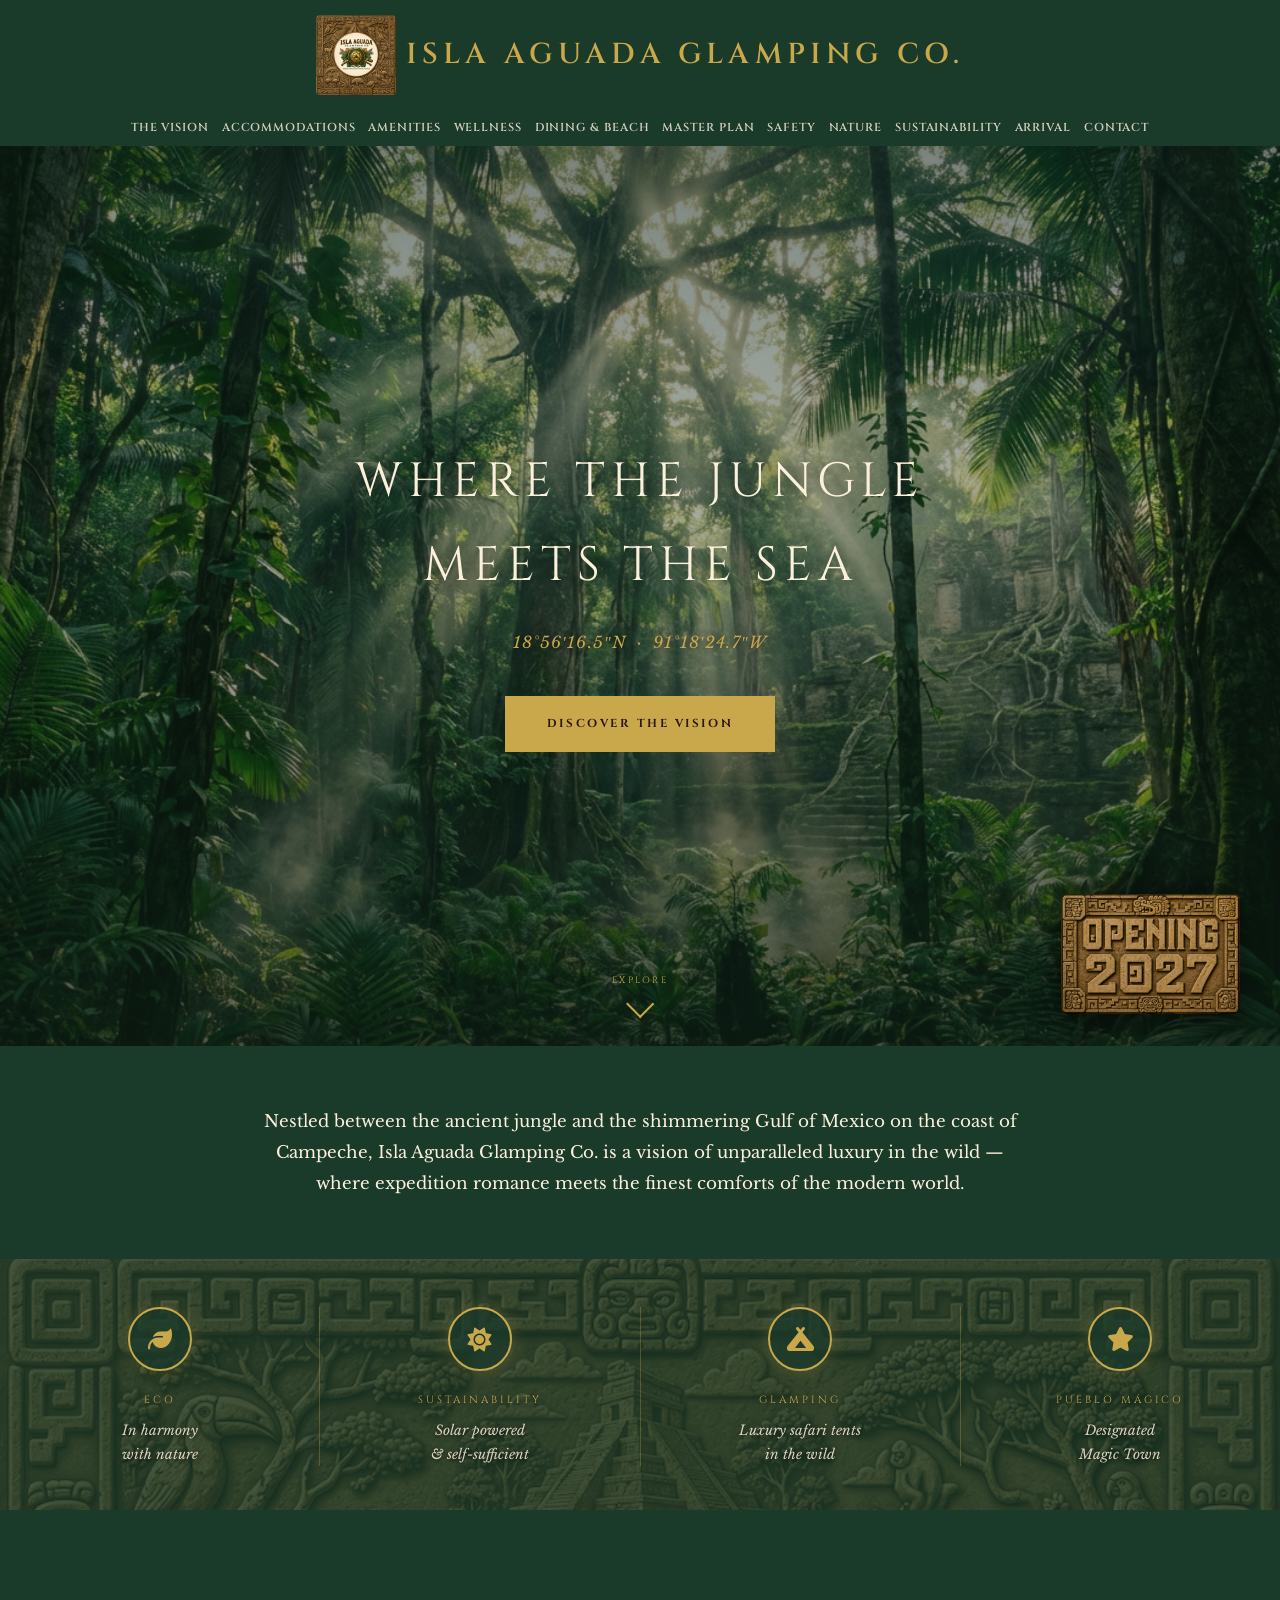
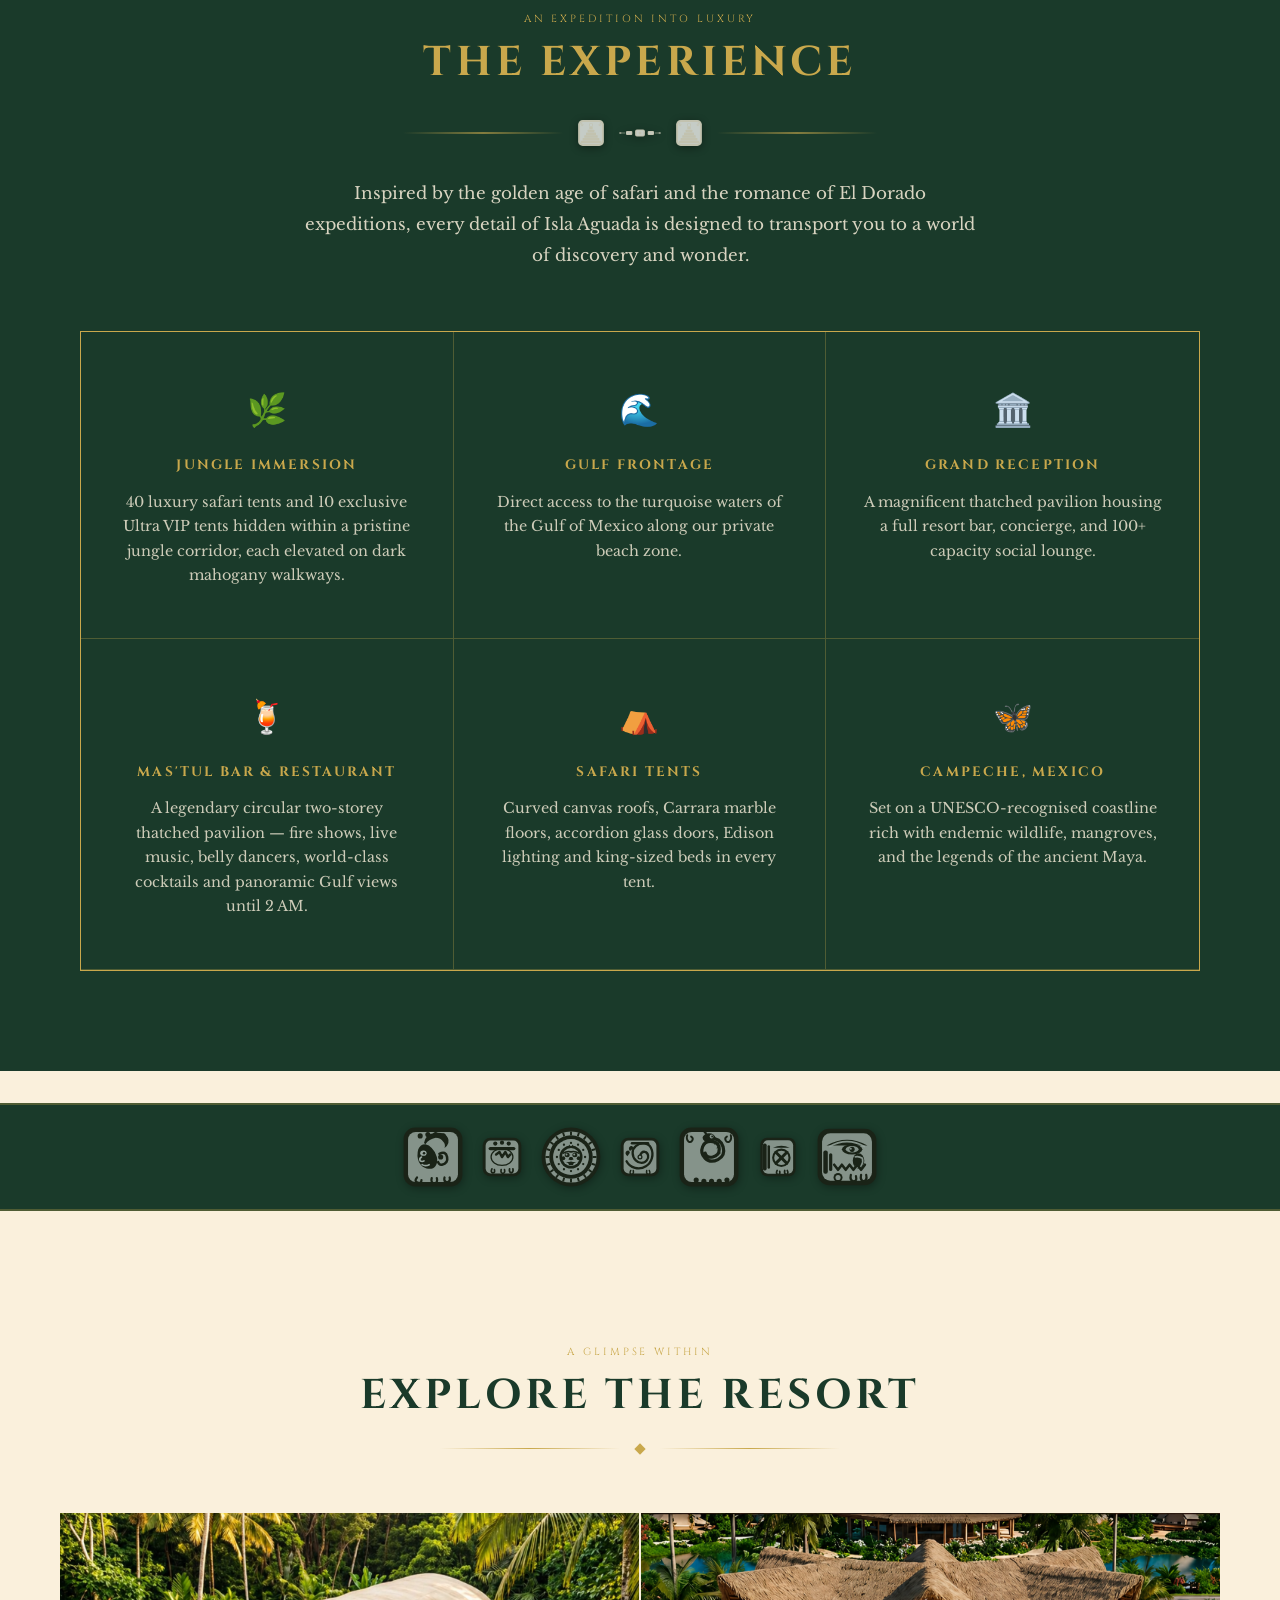
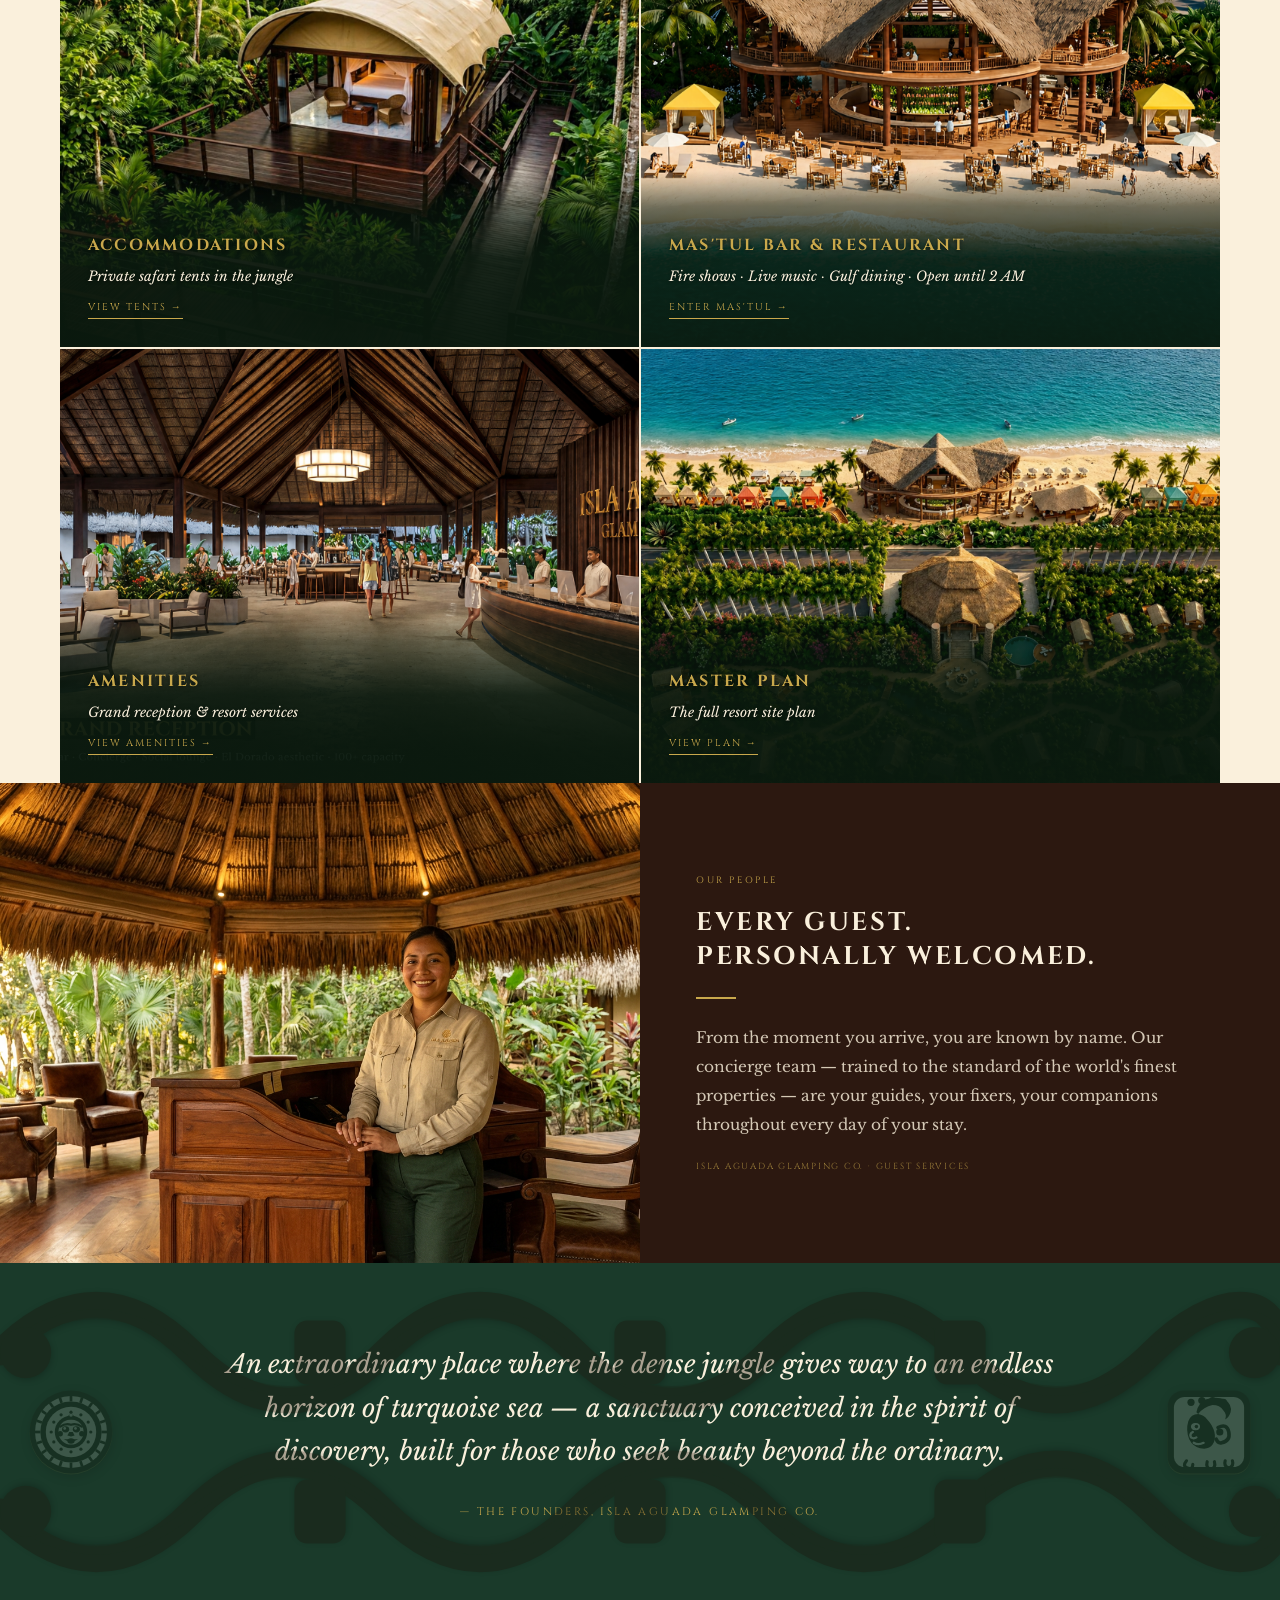
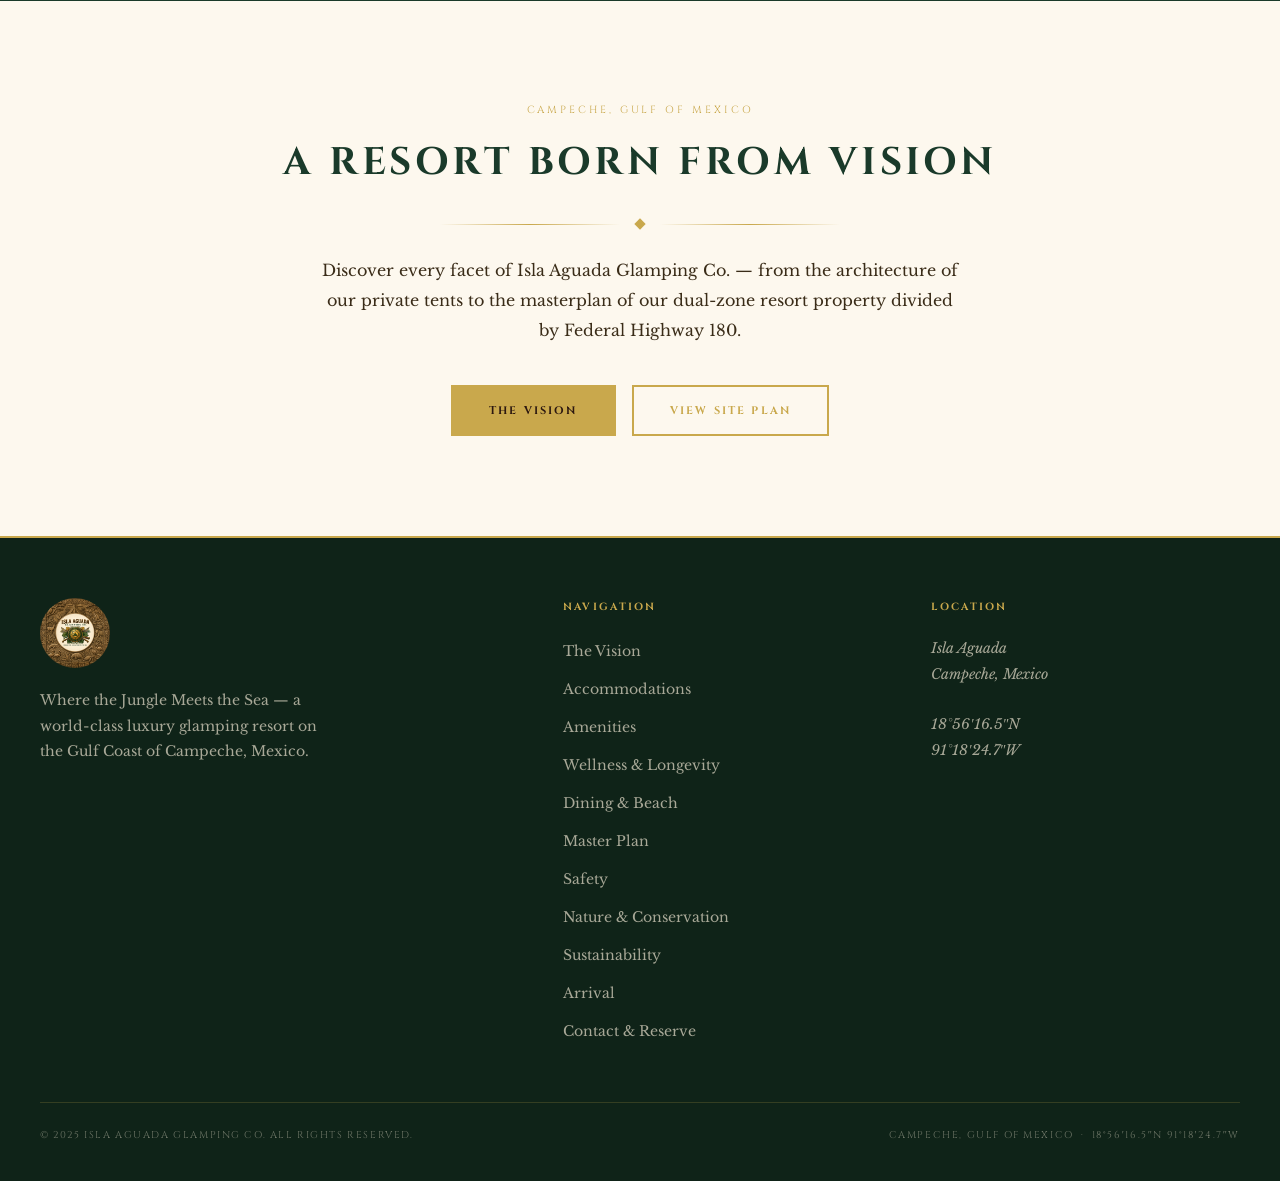
==== commit cfb1c897: "fix reservation flow and mobile layout" ====
--- a/index.html
+++ b/index.html
@@ -83,81 +83,52 @@
         romance meets the finest comforts of the modern world.
       </p>
 
-      <!-- ICON PILLARS — Mayan stone background -->
-      <div style="
-        margin-top: 52px;
-        position: relative;
-        border-radius: 8px;
-        overflow: hidden;
-      ">
-        <!-- Mayan stone background image -->
-        <div style="
-          position: absolute;
-          inset: 0;
-          background-image: url('images/mayan-banner.png');
-          background-size: cover;
-          background-position: center;
-          opacity: 0.22;
-          z-index: 0;
-        "></div>
-        <!-- Gold border overlay -->
-        <div style="
-          position: absolute;
-          inset: 0;
-          border: 1px solid rgba(201,168,76,0.4);
-          border-radius: 8px;
-          z-index: 1;
-          pointer-events: none;
-        "></div>
-
-        <!-- Cards row -->
-        <div style="
-          position: relative;
-          z-index: 2;
-          display: flex;
-          justify-content: center;
-          align-items: stretch;
-          gap: 0;
-          padding: 48px 0 44px;
-        ">
-
-          <!-- ECO -->
-          <div style="flex: 1; text-align: center; padding: 0 32px; border-right: 1px solid rgba(201,168,76,0.3);">
-            <div style="width: 64px; height: 64px; margin: 0 auto 20px; border: 2px solid var(--aged-gold); border-radius: 50%; display: flex; align-items: center; justify-content: center; background: rgba(26,58,42,0.7); box-shadow: 0 0 18px rgba(201,168,76,0.25);">
-              <i class="fa-solid fa-leaf" style="font-size: 1.5rem; color: var(--aged-gold);"></i>
-            </div>
-            <p style="font-family: var(--font-heading); font-size: 0.65rem; letter-spacing: 0.28em; text-transform: uppercase; color: var(--aged-gold); margin-bottom: 10px; text-shadow: 0 1px 6px rgba(0,0,0,0.6);">Eco</p>
-            <p style="font-family: var(--font-body); font-size: 0.85rem; color: rgba(250,240,220,0.85); line-height: 1.7; font-style: italic; text-shadow: 0 1px 4px rgba(0,0,0,0.7);">In harmony<br/>with nature</p>
-          </div>
-
-          <!-- SUSTAINABILITY -->
-          <div style="flex: 1; text-align: center; padding: 0 32px; border-right: 1px solid rgba(201,168,76,0.3);">
-            <div style="width: 64px; height: 64px; margin: 0 auto 20px; border: 2px solid var(--aged-gold); border-radius: 50%; display: flex; align-items: center; justify-content: center; background: rgba(26,58,42,0.7); box-shadow: 0 0 18px rgba(201,168,76,0.25);">
-              <i class="fa-solid fa-sun" style="font-size: 1.5rem; color: var(--aged-gold);"></i>
-            </div>
-            <p style="font-family: var(--font-heading); font-size: 0.65rem; letter-spacing: 0.28em; text-transform: uppercase; color: var(--aged-gold); margin-bottom: 10px; text-shadow: 0 1px 6px rgba(0,0,0,0.6);">Sustainability</p>
-            <p style="font-family: var(--font-body); font-size: 0.85rem; color: rgba(250,240,220,0.85); line-height: 1.7; font-style: italic; text-shadow: 0 1px 4px rgba(0,0,0,0.7);">Solar powered<br/>&amp; self-sufficient</p>
-          </div>
-
-          <!-- GLAMPING -->
-          <div style="flex: 1; text-align: center; padding: 0 32px; border-right: 1px solid rgba(201,168,76,0.3);">
-            <div style="width: 64px; height: 64px; margin: 0 auto 20px; border: 2px solid var(--aged-gold); border-radius: 50%; display: flex; align-items: center; justify-content: center; background: rgba(26,58,42,0.7); box-shadow: 0 0 18px rgba(201,168,76,0.25);">
-              <i class="fa-solid fa-campground" style="font-size: 1.5rem; color: var(--aged-gold);"></i>
-            </div>
-            <p style="font-family: var(--font-heading); font-size: 0.65rem; letter-spacing: 0.28em; text-transform: uppercase; color: var(--aged-gold); margin-bottom: 10px; text-shadow: 0 1px 6px rgba(0,0,0,0.6);">Glamping</p>
-            <p style="font-family: var(--font-body); font-size: 0.85rem; color: rgba(250,240,220,0.85); line-height: 1.7; font-style: italic; text-shadow: 0 1px 4px rgba(0,0,0,0.7);">Luxury safari tents<br/>in the wild</p>
-          </div>
-
-          <!-- PUEBLO MAGICO -->
-          <div style="flex: 1; text-align: center; padding: 0 32px;">
-            <div style="width: 64px; height: 64px; margin: 0 auto 20px; border: 2px solid var(--aged-gold); border-radius: 50%; display: flex; align-items: center; justify-content: center; background: rgba(26,58,42,0.7); box-shadow: 0 0 18px rgba(201,168,76,0.25);">
-              <i class="fa-solid fa-star" style="font-size: 1.5rem; color: var(--aged-gold);"></i>
-            </div>
-            <p style="font-family: var(--font-heading); font-size: 0.65rem; letter-spacing: 0.28em; text-transform: uppercase; color: var(--aged-gold); margin-bottom: 10px; text-shadow: 0 1px 6px rgba(0,0,0,0.6);">Pueblo M&aacute;gico</p>
-            <p style="font-family: var(--font-body); font-size: 0.85rem; color: rgba(250,240,220,0.85); line-height: 1.7; font-style: italic; text-shadow: 0 1px 4px rgba(0,0,0,0.7);">Designated<br/>Magic Town</p>
-          </div>
-
-        </div>
+    </section>
+
+    <!-- ICON PILLARS — full bleed -->
+    <section class="icon-pillars-strip" style="position: relative; overflow: hidden; width: 100%; background-color: var(--jungle-green);">
+      <!-- Mayan stone background -->
+      <div style="position: absolute; inset: 0; background-image: url('images/mayan-banner.png'); background-size: cover; background-position: center; opacity: 0.22; z-index: 0;"></div>
+
+      <!-- Cards row -->
+      <div class="icon-pillars-row" style="position: relative; z-index: 2; display: flex; align-items: stretch; width: 100%; padding: 48px 0 44px;">
+
+        <!-- ECO -->
+        <div class="icon-pillars-item" style="flex: 1; text-align: center; padding: 0 32px; border-right: 1px solid rgba(201,168,76,0.3);">
+          <div style="width: 64px; height: 64px; margin: 0 auto 20px; border: 2px solid var(--aged-gold); border-radius: 50%; display: flex; align-items: center; justify-content: center; background: rgba(26,58,42,0.7); box-shadow: 0 0 18px rgba(201,168,76,0.25);">
+            <i class="fa-solid fa-leaf" style="font-size: 1.5rem; color: var(--aged-gold);"></i>
+          </div>
+          <p style="font-family: var(--font-heading); font-size: 0.65rem; letter-spacing: 0.28em; text-transform: uppercase; color: var(--aged-gold); margin-bottom: 10px; text-shadow: 0 1px 6px rgba(0,0,0,0.6);">Eco</p>
+          <p style="font-family: var(--font-body); font-size: 0.85rem; color: rgba(250,240,220,0.85); line-height: 1.7; font-style: italic; text-shadow: 0 1px 4px rgba(0,0,0,0.7);">In harmony<br/>with nature</p>
+        </div>
+
+        <!-- SUSTAINABILITY -->
+        <div class="icon-pillars-item" style="flex: 1; text-align: center; padding: 0 32px; border-right: 1px solid rgba(201,168,76,0.3);">
+          <div style="width: 64px; height: 64px; margin: 0 auto 20px; border: 2px solid var(--aged-gold); border-radius: 50%; display: flex; align-items: center; justify-content: center; background: rgba(26,58,42,0.7); box-shadow: 0 0 18px rgba(201,168,76,0.25);">
+            <i class="fa-solid fa-sun" style="font-size: 1.5rem; color: var(--aged-gold);"></i>
+          </div>
+          <p style="font-family: var(--font-heading); font-size: 0.65rem; letter-spacing: 0.28em; text-transform: uppercase; color: var(--aged-gold); margin-bottom: 10px; text-shadow: 0 1px 6px rgba(0,0,0,0.6);">Sustainability</p>
+          <p style="font-family: var(--font-body); font-size: 0.85rem; color: rgba(250,240,220,0.85); line-height: 1.7; font-style: italic; text-shadow: 0 1px 4px rgba(0,0,0,0.7);">Solar powered<br/>&amp; self-sufficient</p>
+        </div>
+
+        <!-- GLAMPING -->
+        <div class="icon-pillars-item" style="flex: 1; text-align: center; padding: 0 32px; border-right: 1px solid rgba(201,168,76,0.3);">
+          <div style="width: 64px; height: 64px; margin: 0 auto 20px; border: 2px solid var(--aged-gold); border-radius: 50%; display: flex; align-items: center; justify-content: center; background: rgba(26,58,42,0.7); box-shadow: 0 0 18px rgba(201,168,76,0.25);">
+            <i class="fa-solid fa-campground" style="font-size: 1.5rem; color: var(--aged-gold);"></i>
+          </div>
+          <p style="font-family: var(--font-heading); font-size: 0.65rem; letter-spacing: 0.28em; text-transform: uppercase; color: var(--aged-gold); margin-bottom: 10px; text-shadow: 0 1px 6px rgba(0,0,0,0.6);">Glamping</p>
+          <p style="font-family: var(--font-body); font-size: 0.85rem; color: rgba(250,240,220,0.85); line-height: 1.7; font-style: italic; text-shadow: 0 1px 4px rgba(0,0,0,0.7);">Luxury safari tents<br/>in the wild</p>
+        </div>
+
+        <!-- PUEBLO MAGICO -->
+        <div class="icon-pillars-item" style="flex: 1; text-align: center; padding: 0 32px;">
+          <div style="width: 64px; height: 64px; margin: 0 auto 20px; border: 2px solid var(--aged-gold); border-radius: 50%; display: flex; align-items: center; justify-content: center; background: rgba(26,58,42,0.7); box-shadow: 0 0 18px rgba(201,168,76,0.25);">
+            <i class="fa-solid fa-star" style="font-size: 1.5rem; color: var(--aged-gold);"></i>
+          </div>
+          <p style="font-family: var(--font-heading); font-size: 0.65rem; letter-spacing: 0.28em; text-transform: uppercase; color: var(--aged-gold); margin-bottom: 10px; text-shadow: 0 1px 6px rgba(0,0,0,0.6);">Pueblo M&aacute;gico</p>
+          <p style="font-family: var(--font-body); font-size: 0.85rem; color: rgba(250,240,220,0.85); line-height: 1.7; font-style: italic; text-shadow: 0 1px 4px rgba(0,0,0,0.7);">Designated<br/>Magic Town</p>
+        </div>
+
       </div>
     </section>
 
--- a/css/style.css
+++ b/css/style.css
@@ -136,7 +136,7 @@
 
 .nav-links li a {
   font-family: var(--font-heading);
-  font-size: clamp(0.44rem, 0.6vw, 0.56rem);
+  font-size: clamp(0.7rem, 0.9vw, 0.85rem);
   font-weight: 600;
   letter-spacing: 0.08em;
   text-transform: uppercase;
@@ -1486,11 +1486,7 @@
 
 .pull-quote blockquote::before,
 .pull-quote blockquote::after {
-  content: '"';
-  color: var(--aged-gold);
-  font-size: 3rem;
-  line-height: 0;
-  vertical-align: -0.4em;
+  content: '';
 }
 
 .pull-quote cite {
--- a/css/responsive-patch.css
+++ b/css/responsive-patch.css
@@ -114,6 +114,23 @@
   #hurricanes div[style*="grid-template-columns: 1fr 1fr"] {
     gap: 32px !important;
   }
+
+  /* ── Homepage icon pillars: reduce to 2x2 on tablet ── */
+  .icon-pillars-row {
+    display: grid !important;
+    grid-template-columns: 1fr 1fr !important;
+    gap: 0 !important;
+    padding: 40px 0 36px !important;
+  }
+
+  .icon-pillars-item {
+    padding: 0 24px 32px !important;
+  }
+
+  .icon-pillars-item:nth-child(2),
+  .icon-pillars-item:nth-child(4) {
+    border-right: none !important;
+  }
 }
 
 
@@ -192,6 +209,24 @@
     height: 240px;
     object-position: left bottom;
   }
+
+  /* ── Homepage icon pillars: stack on mobile ── */
+  .icon-pillars-row {
+    display: flex !important;
+    flex-direction: column !important;
+    padding: 28px 0 24px !important;
+  }
+
+  .icon-pillars-item {
+    border-right: none !important;
+    border-bottom: 1px solid rgba(201,168,76,0.3) !important;
+    padding: 0 18px 24px !important;
+  }
+
+  .icon-pillars-item:last-child {
+    border-bottom: none !important;
+    padding-bottom: 0 !important;
+  }
 }
 
 
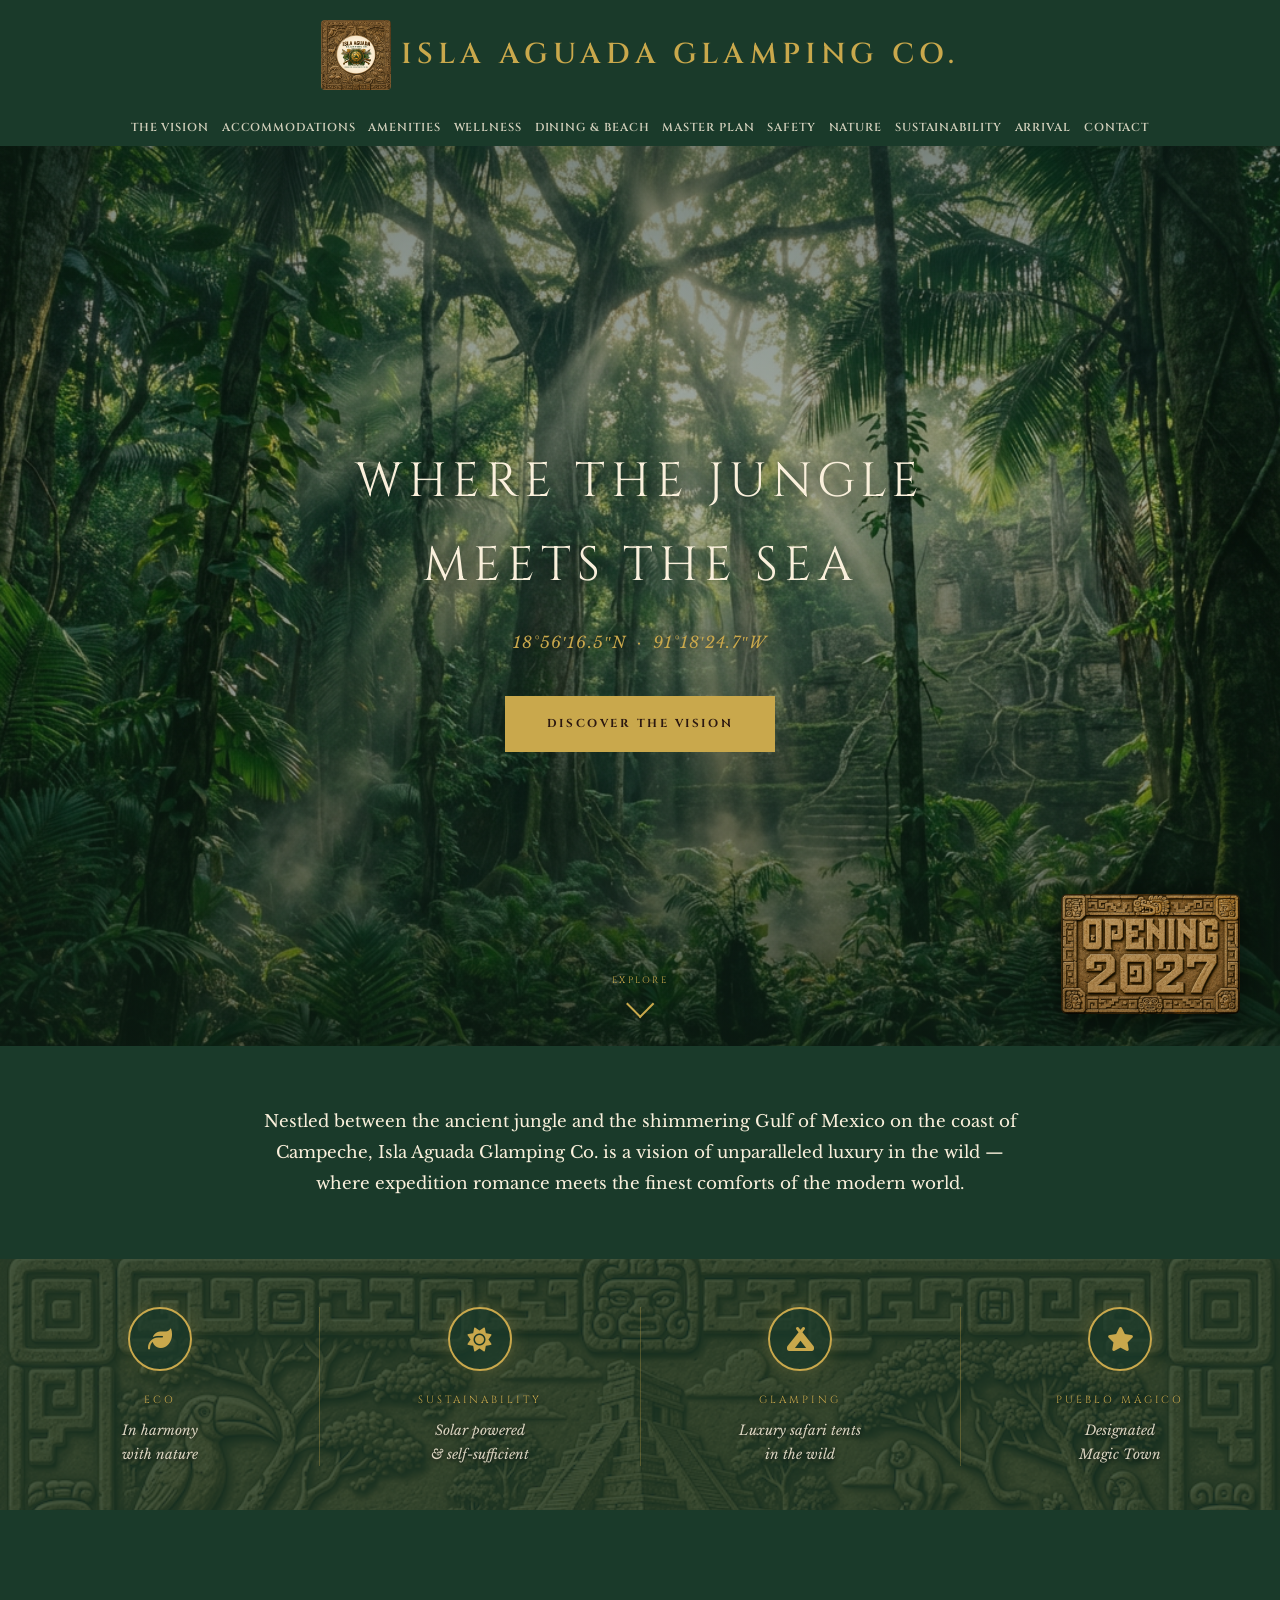
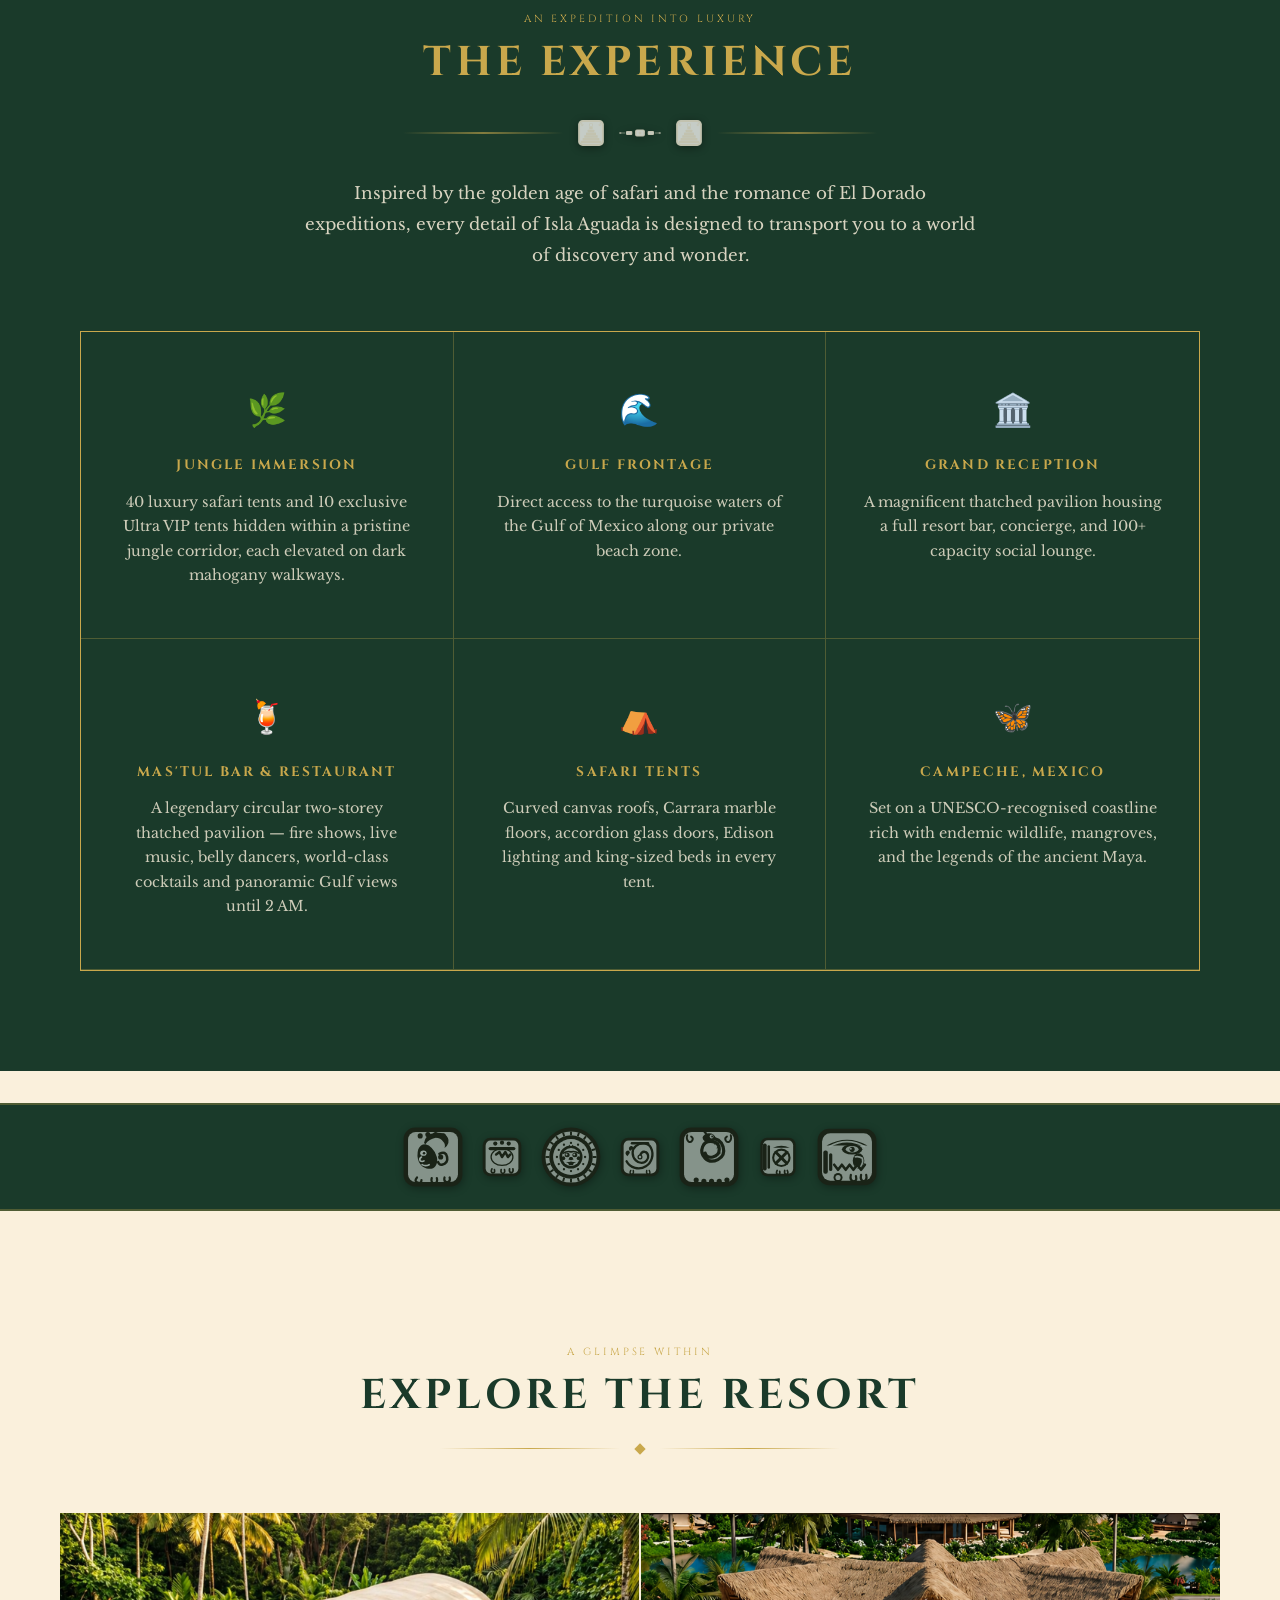
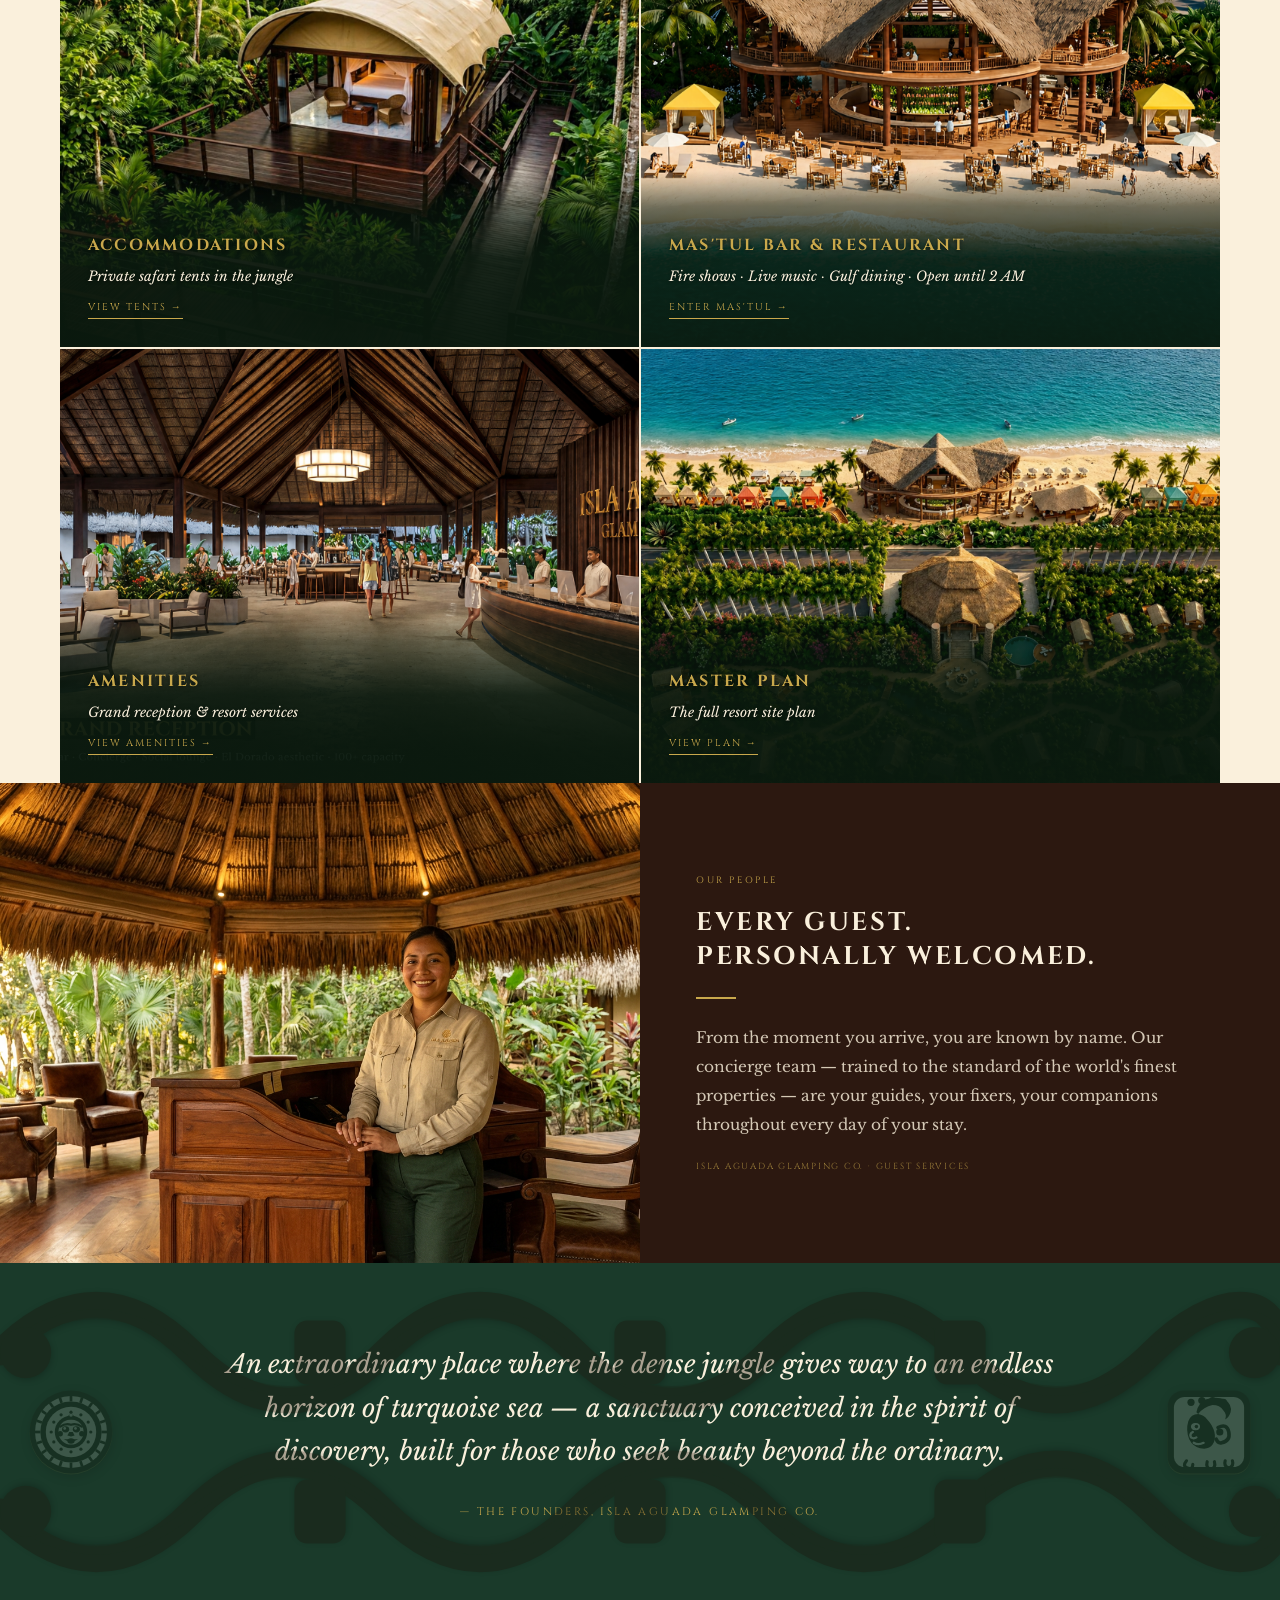
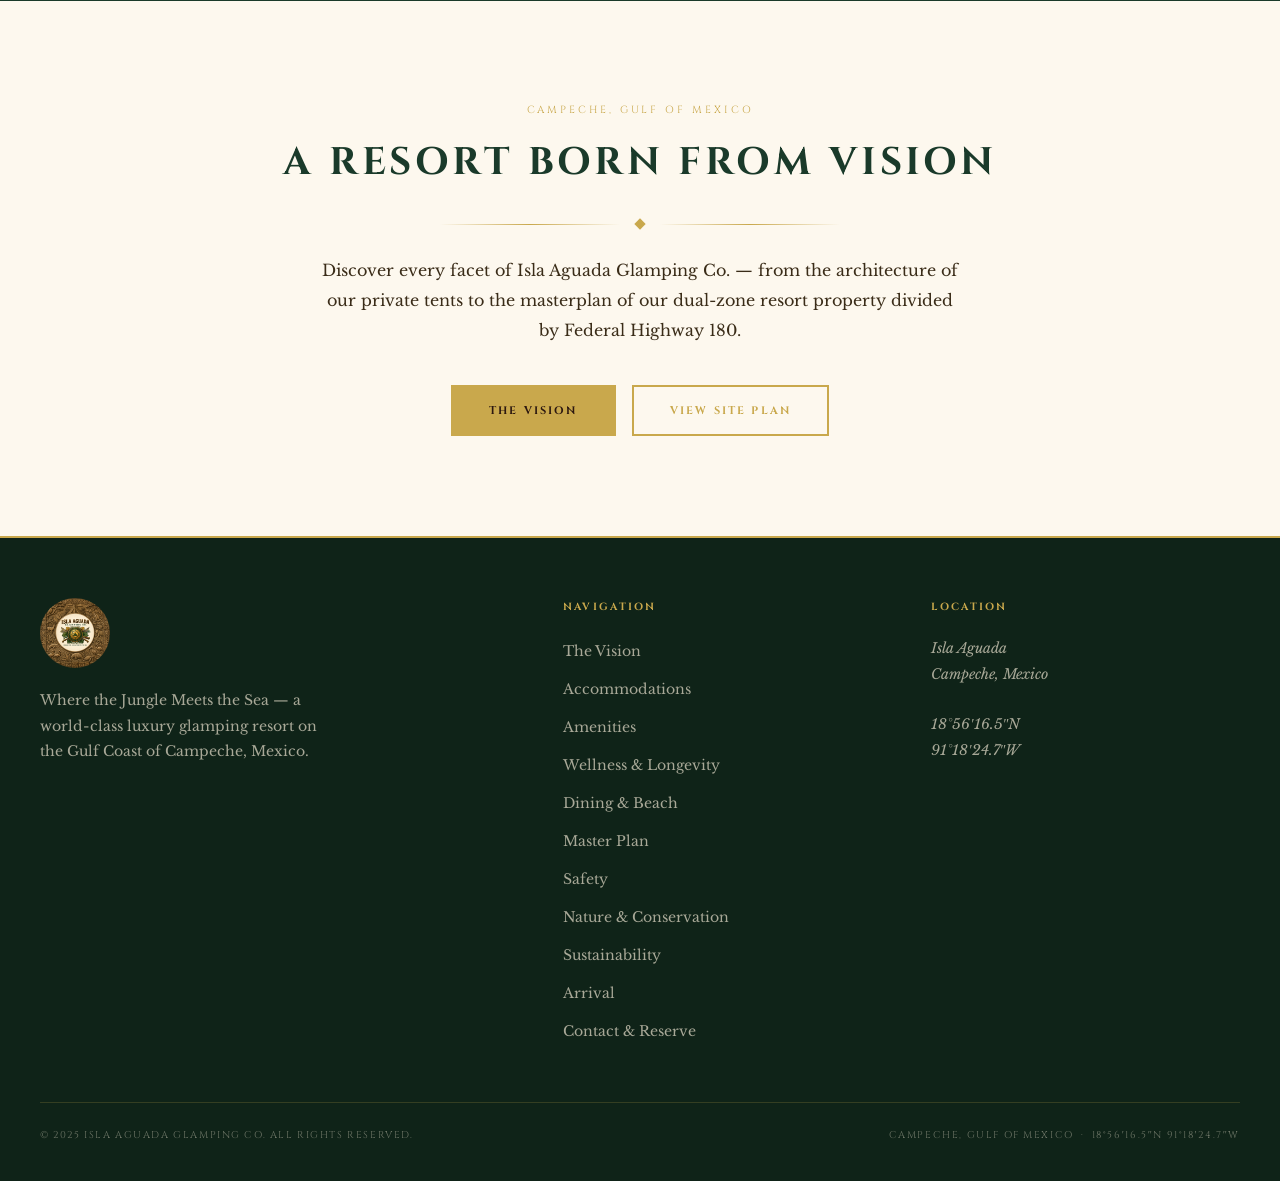
==== commit a61c162b: "Add Meta Pixel tracking" ====
--- a/index.html
+++ b/index.html
@@ -9,6 +9,14 @@
   <link rel="stylesheet" href="css/responsive-patch.css" />
   <link rel="stylesheet" href="css/mayan-glyphs.css" />
   <link rel="stylesheet" href="https://cdn.jsdelivr.net/npm/@fortawesome/fontawesome-free@6.4.0/css/all.min.css" />
+  <!-- Meta Pixel Code -->
+  <script>
+    !function(f,b,e,v,n,t,s){if(f.fbq)return;n=f.fbq=function(){n.callMethod?n.callMethod.apply(n,arguments):n.queue.push(arguments)};if(!f._fbq)f._fbq=n;n.push=n;n.loaded=!0;n.version="2.0";n.queue=[];t=b.createElement(e);t.async=!0;t.src=v;s=b.getElementsByTagName(e)[0];s.parentNode.insertBefore(t,s)}(window, document,"script","https://connect.facebook.net/en_US/fbevents.js");
+    fbq("init", "1401631211994314");
+    fbq("track", "PageView");
+  </script>
+  <noscript><img height="1" width="1" style="display:none" src="https://www.facebook.com/tr?id=1401631211994314&ev=PageView&noscript=1" alt="" /></noscript>
+  <!-- End Meta Pixel Code -->
 </head>
 <body>
 
@@ -339,16 +347,16 @@
     // Mobile nav toggle
     const toggle = document.getElementById('navToggle');
     const navLinks = document.getElementById('navLinks');
-
+    const navRow2 = document.querySelector('.nav-row-2');
     toggle.addEventListener('click', () => {
       const isOpen = navLinks.classList.toggle('open');
+      if (navRow2) navRow2.classList.toggle('open', isOpen);
       toggle.setAttribute('aria-expanded', isOpen);
     });
-
-    // Close nav when a link is clicked
     navLinks.querySelectorAll('a').forEach(link => {
       link.addEventListener('click', () => {
         navLinks.classList.remove('open');
+        if (navRow2) navRow2.classList.remove('open');
         toggle.setAttribute('aria-expanded', 'false');
       });
     });
--- a/css/style.css
+++ b/css/style.css
@@ -178,65 +178,120 @@
   .site-nav { overflow: visible; }
 
   .nav-row-1 {
+    position: relative;
+    height: 90px;
+    padding: 0 16px;
+    justify-content: flex-start;
+  }
+
+  .nav-row-2 {
+    display: block;
+    position: fixed;
+    top: 90px;
+    left: 0;
+    right: 0;
+    width: 100%;
+    height: calc(100vh - 90px);
+    background-color: var(--jungle-green);
+    border-top: 1px solid rgba(201, 168, 76, 0.3);
+    box-shadow: 0 12px 32px rgba(0,0,0,0.45);
+    transform: translateY(-100%);
+    opacity: 0;
+    visibility: hidden;
+    transition: transform 0.32s ease, opacity 0.22s ease, visibility 0s linear 0.32s;
+    z-index: 999;
+    overflow-y: auto;
+    -webkit-overflow-scrolling: touch;
+    pointer-events: none;
+  }
+
+  .nav-row-2.open {
+    transform: translateY(0);
+    opacity: 1;
+    visibility: visible;
+    transition: transform 0.32s ease, opacity 0.22s ease;
+    pointer-events: auto;
+  }
+
+  .nav-logo {
+    position: absolute;
+    left: 16px;
+    top: 50%;
+    transform: translateY(-50%);
+    gap: 8px;
+  }
+
+  .nav-logo img  {
     height: 70px;
-    padding: 0 16px;
-  }
-
-  .nav-logo img  { height: 52px; width: 52px; }
-  .nav-logo-text { font-size: 0.82rem; letter-spacing: 0.14em; }
+    width: 70px;
+    object-fit: cover;
+    border-radius: 50%;
+  }
+  .nav-logo-text {
+    font-size: 0.72rem;
+    letter-spacing: 0.12em;
+    white-space: normal;
+    line-height: 1.1;
+  }
 
   /* Show hamburger */
   .nav-toggle {
     display: flex;
-    margin-left: auto;
-  }
-
-  /* Hide the links list — becomes a dropdown below the bar */
-  .nav-links {
-    display: none;
     position: absolute;
-    top: 70px;
-    left: 0; right: 0;
+    right: 16px;
+    top: 50%;
+    transform: translateY(-50%);
+  }
+
+  /* Animate burger into X when menu is open */
+  .nav-toggle span {
+    transform-origin: center;
+  }
+
+  .nav-toggle[aria-expanded="true"] span:nth-child(1) {
+    transform: translateY(7px) rotate(45deg);
+  }
+
+  .nav-toggle[aria-expanded="true"] span:nth-child(2) {
+    opacity: 0;
+  }
+
+  .nav-toggle[aria-expanded="true"] span:nth-child(3) {
+    transform: translateY(-7px) rotate(-45deg);
+  }
+
+  .nav-row-2 .nav-links {
+    display: flex;
     flex-direction: column;
-    align-items: flex-start;
+    align-items: stretch;
     justify-content: flex-start;
+    width: 100%;
     height: auto;
-    overflow: visible;
-    background-color: var(--jungle-green);
-    border-top: 1px solid rgba(201, 168, 76, 0.3);
-    border-bottom: 2px solid var(--aged-gold);
-    padding: 8px 0;
-    z-index: 999;
-    box-shadow: 0 8px 32px rgba(0,0,0,0.4);
-  }
-
-  /* Open state */
-  .nav-links.open { display: flex; }
-
-  /* Dot separators: hide on mobile */
-  /* dot separators removed */
-
-  /* Full-width list items */
-  .nav-links li { width: 100%; height: auto; flex-shrink: 0; }
-
-  /* Full-width link rows */
-  .nav-links li a {
+  }
+
+  .nav-row-2 .nav-links li {
+    width: 100%;
+    flex-shrink: 0;
+  }
+
+  .nav-row-2 .nav-links li a {
     height: auto;
-    padding: 13px 24px;
+    padding: 16px 24px;
     font-size: 0.72rem;
     letter-spacing: 0.1em;
     border-bottom: 1px solid rgba(201, 168, 76, 0.12);
     display: block;
   }
 
-  /* No underline animation on mobile */
-  .nav-links li a::after { display: none; }
+  .nav-row-2 .nav-links li a::after {
+    display: none;
+  }
 }
 
 /* ── Very small screens ── */
 @media (max-width: 380px) {
-  .nav-logo-text { display: none; }
-  .nav-logo img  { height: 32px; }
+  .nav-logo img  { height: 70px; width: 70px; }
+  .nav-logo-text { font-size: 0.58rem; letter-spacing: 0.1em; }
 }
 
 /* =====================================================
--- a/css/responsive-patch.css
+++ b/css/responsive-patch.css
@@ -23,7 +23,7 @@
 
 /* NAV LOGO — hard override, nothing touches this */
 .nav-logo img {
-  height: 80px !important;
+  height: 70px !important;
   width: auto !important;
   max-width: none !important;
 }
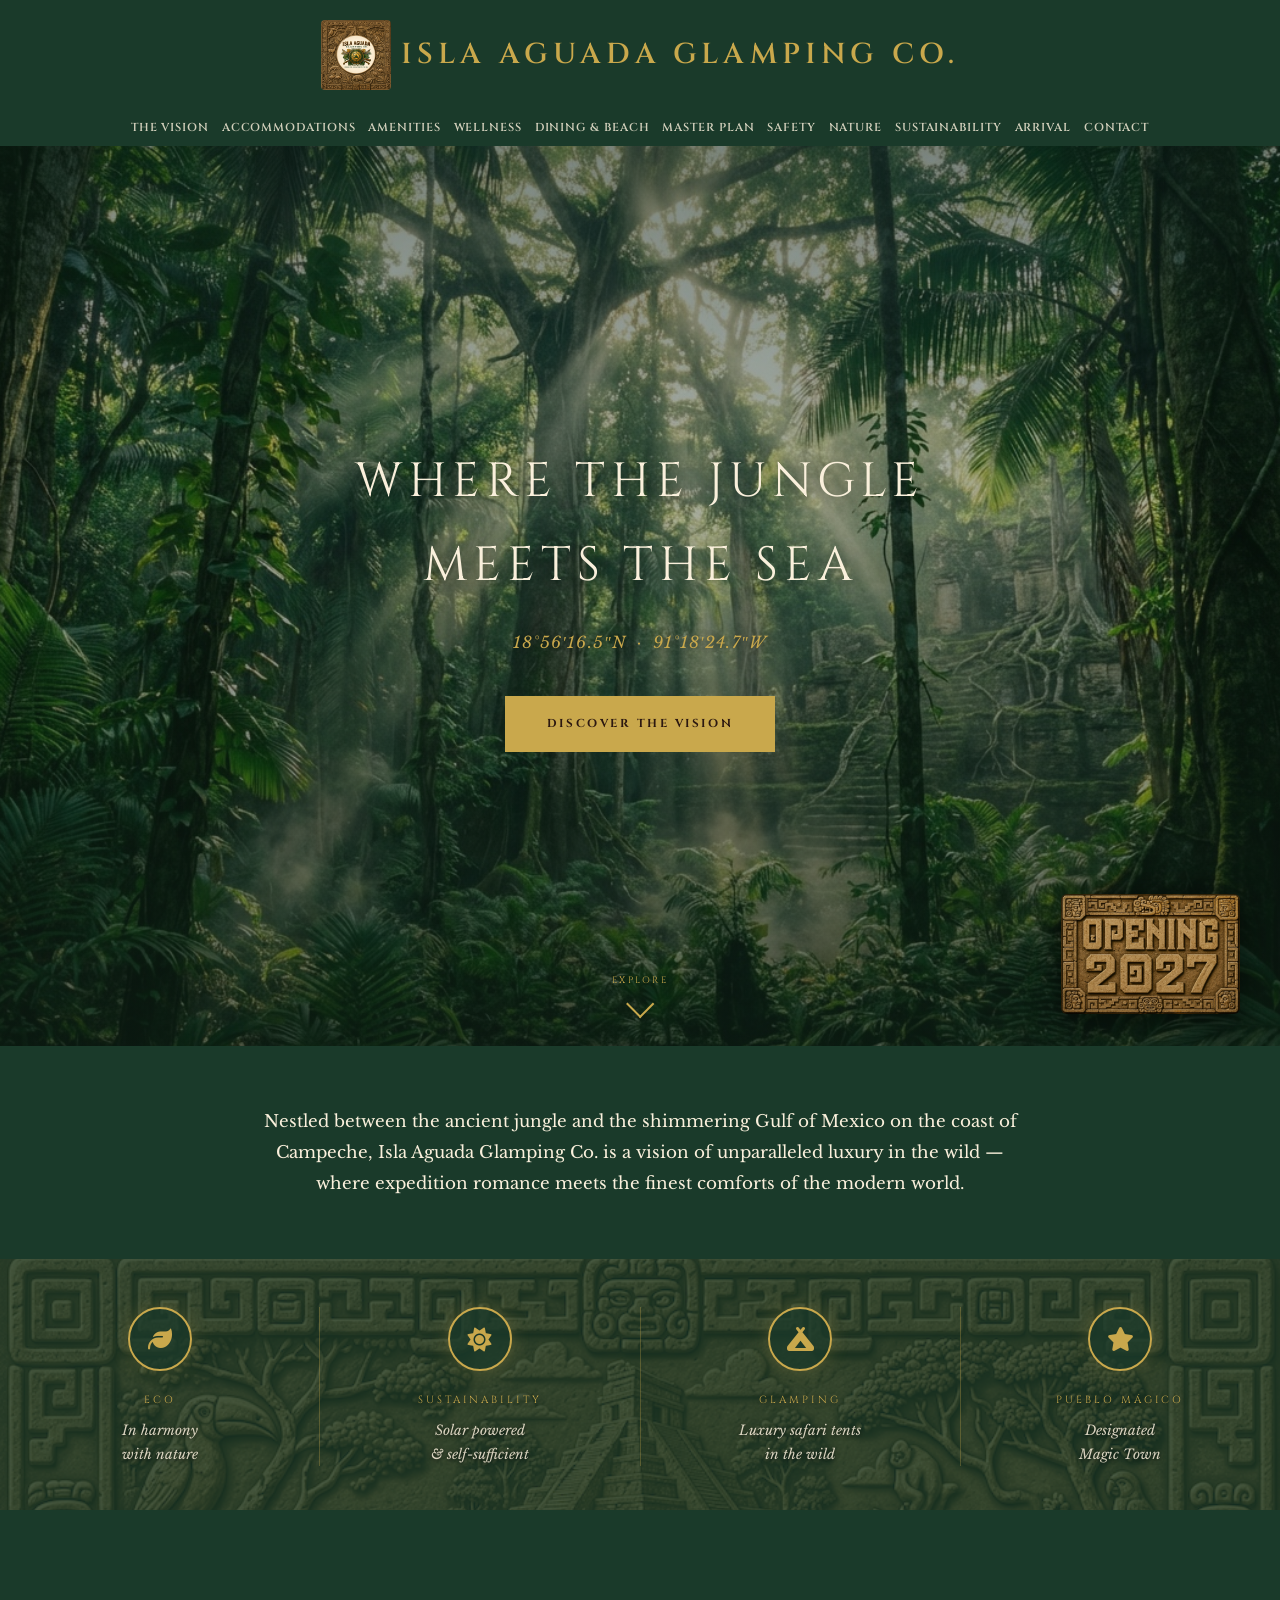
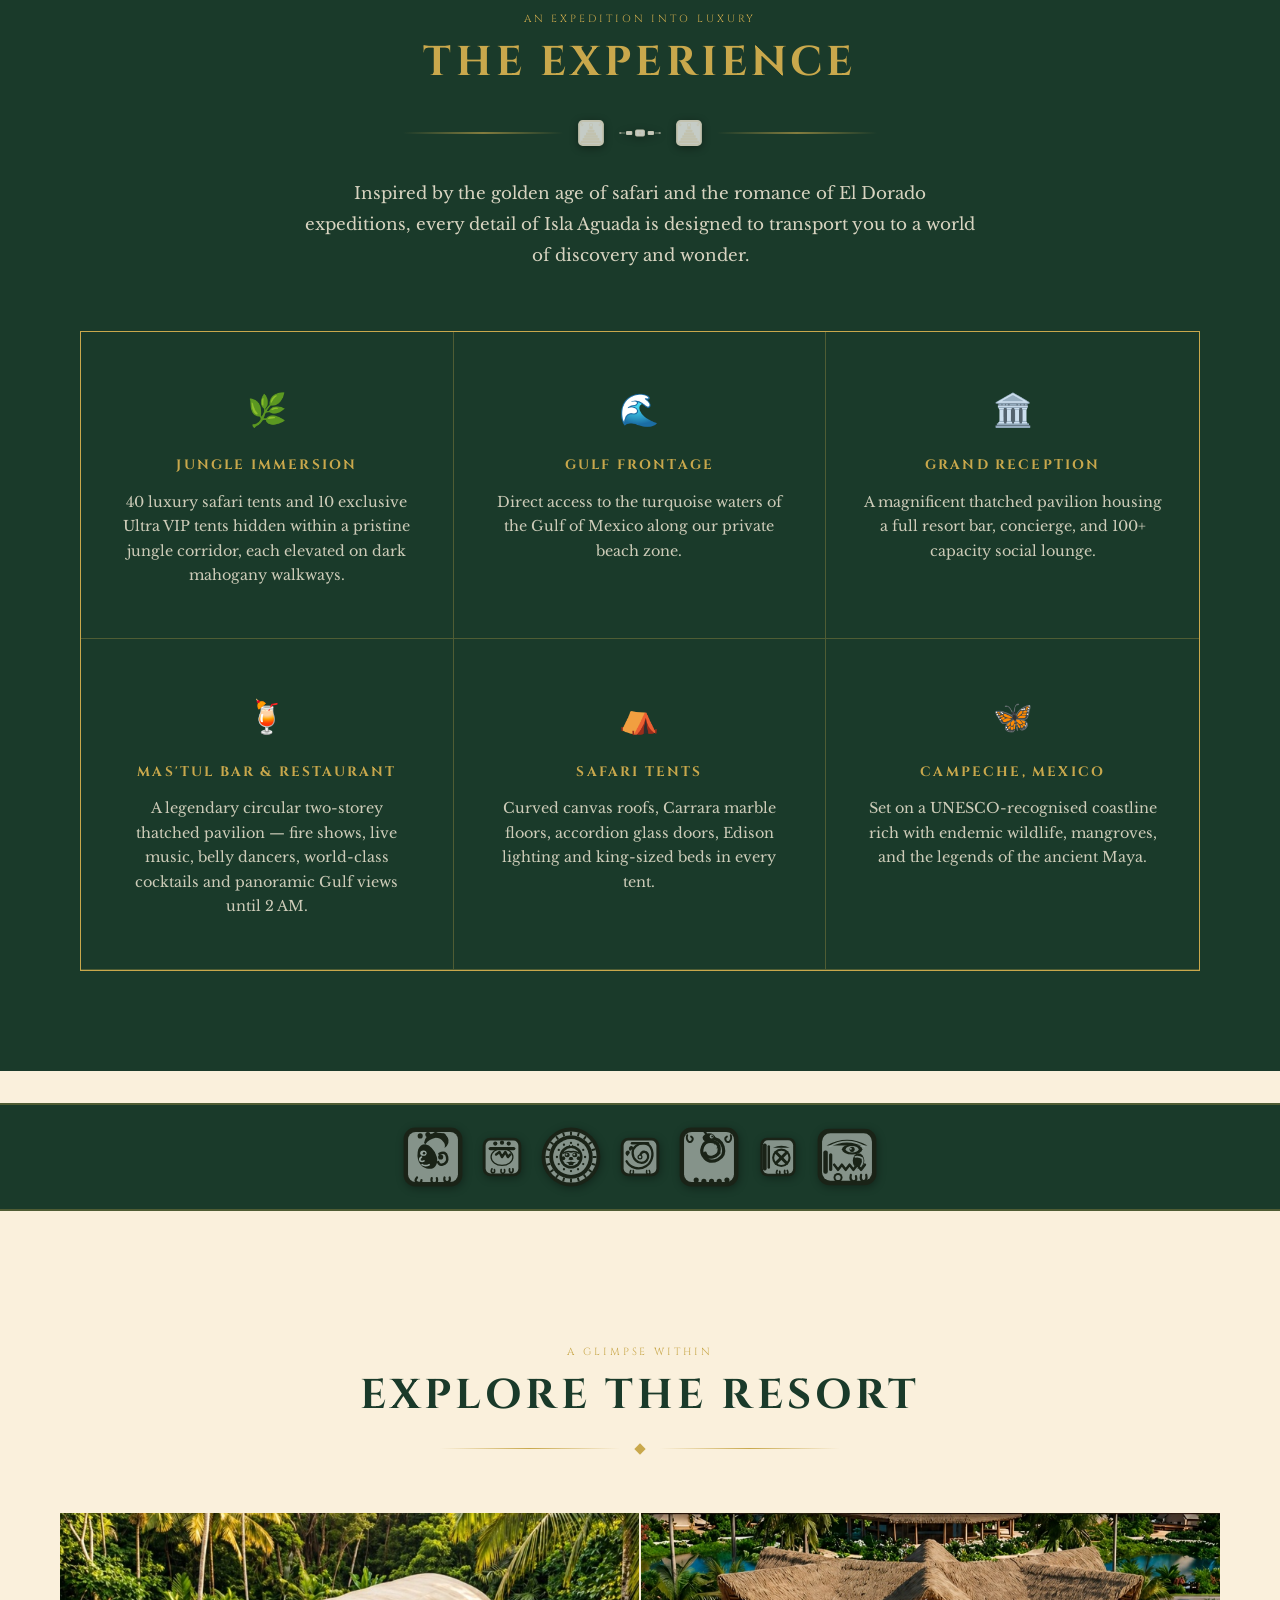
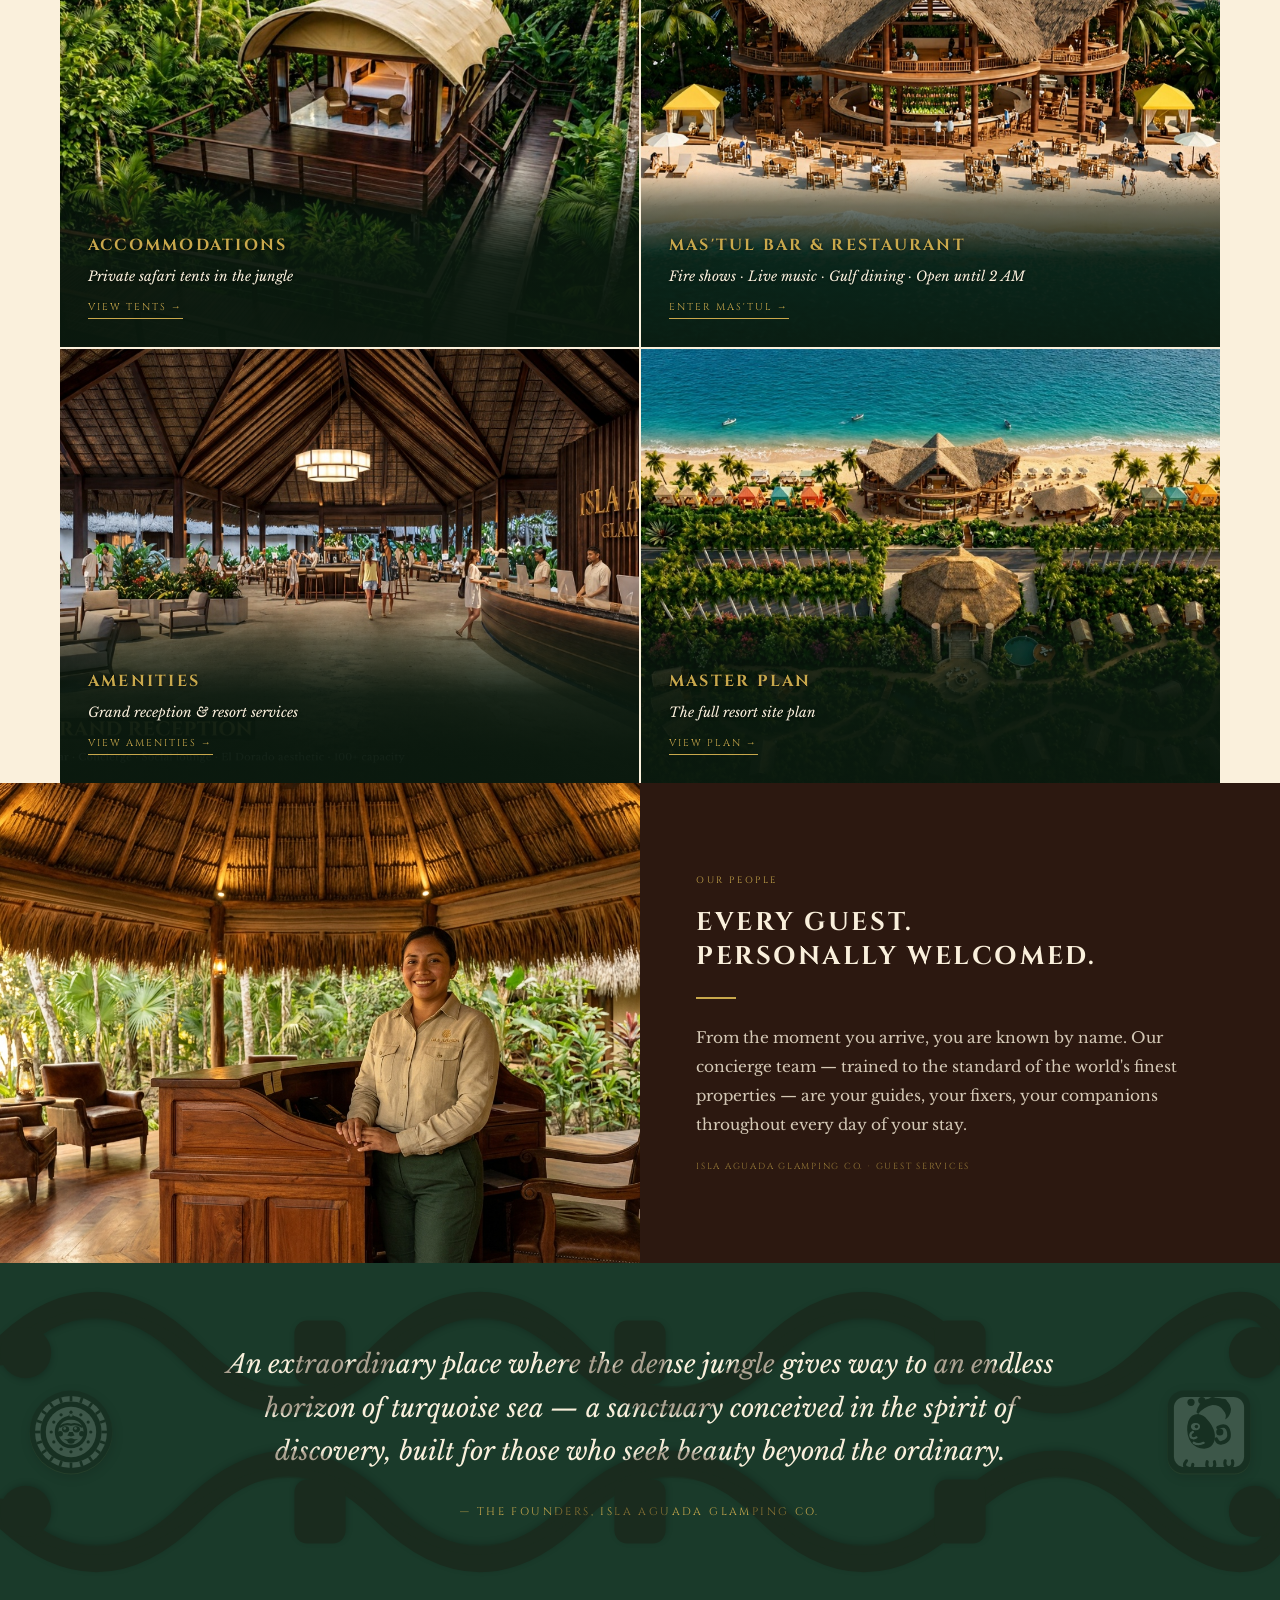
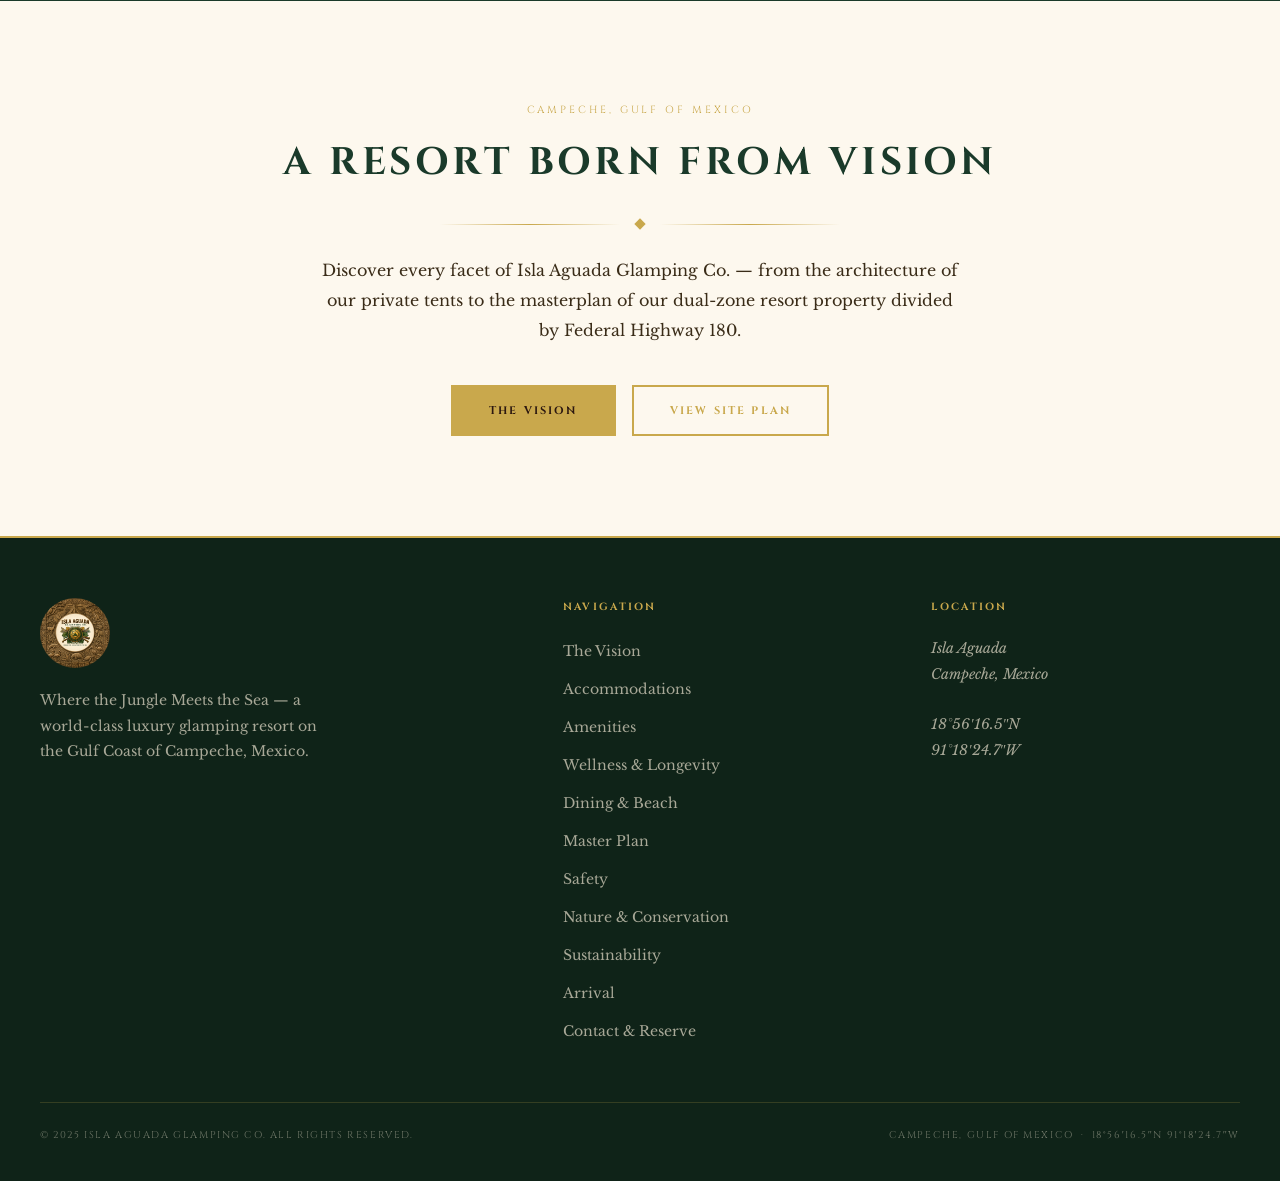
==== commit 9f62770f: "fix(tracking): remove Meta Pixel" ====
--- a/index.html
+++ b/index.html
@@ -9,14 +9,6 @@
   <link rel="stylesheet" href="css/responsive-patch.css" />
   <link rel="stylesheet" href="css/mayan-glyphs.css" />
   <link rel="stylesheet" href="https://cdn.jsdelivr.net/npm/@fortawesome/fontawesome-free@6.4.0/css/all.min.css" />
-  <!-- Meta Pixel Code -->
-  <script>
-    !function(f,b,e,v,n,t,s){if(f.fbq)return;n=f.fbq=function(){n.callMethod?n.callMethod.apply(n,arguments):n.queue.push(arguments)};if(!f._fbq)f._fbq=n;n.push=n;n.loaded=!0;n.version="2.0";n.queue=[];t=b.createElement(e);t.async=!0;t.src=v;s=b.getElementsByTagName(e)[0];s.parentNode.insertBefore(t,s)}(window, document,"script","https://connect.facebook.net/en_US/fbevents.js");
-    fbq("init", "1401631211994314");
-    fbq("track", "PageView");
-  </script>
-  <noscript><img height="1" width="1" style="display:none" src="https://www.facebook.com/tr?id=1401631211994314&ev=PageView&noscript=1" alt="" /></noscript>
-  <!-- End Meta Pixel Code -->
 </head>
 <body>
 
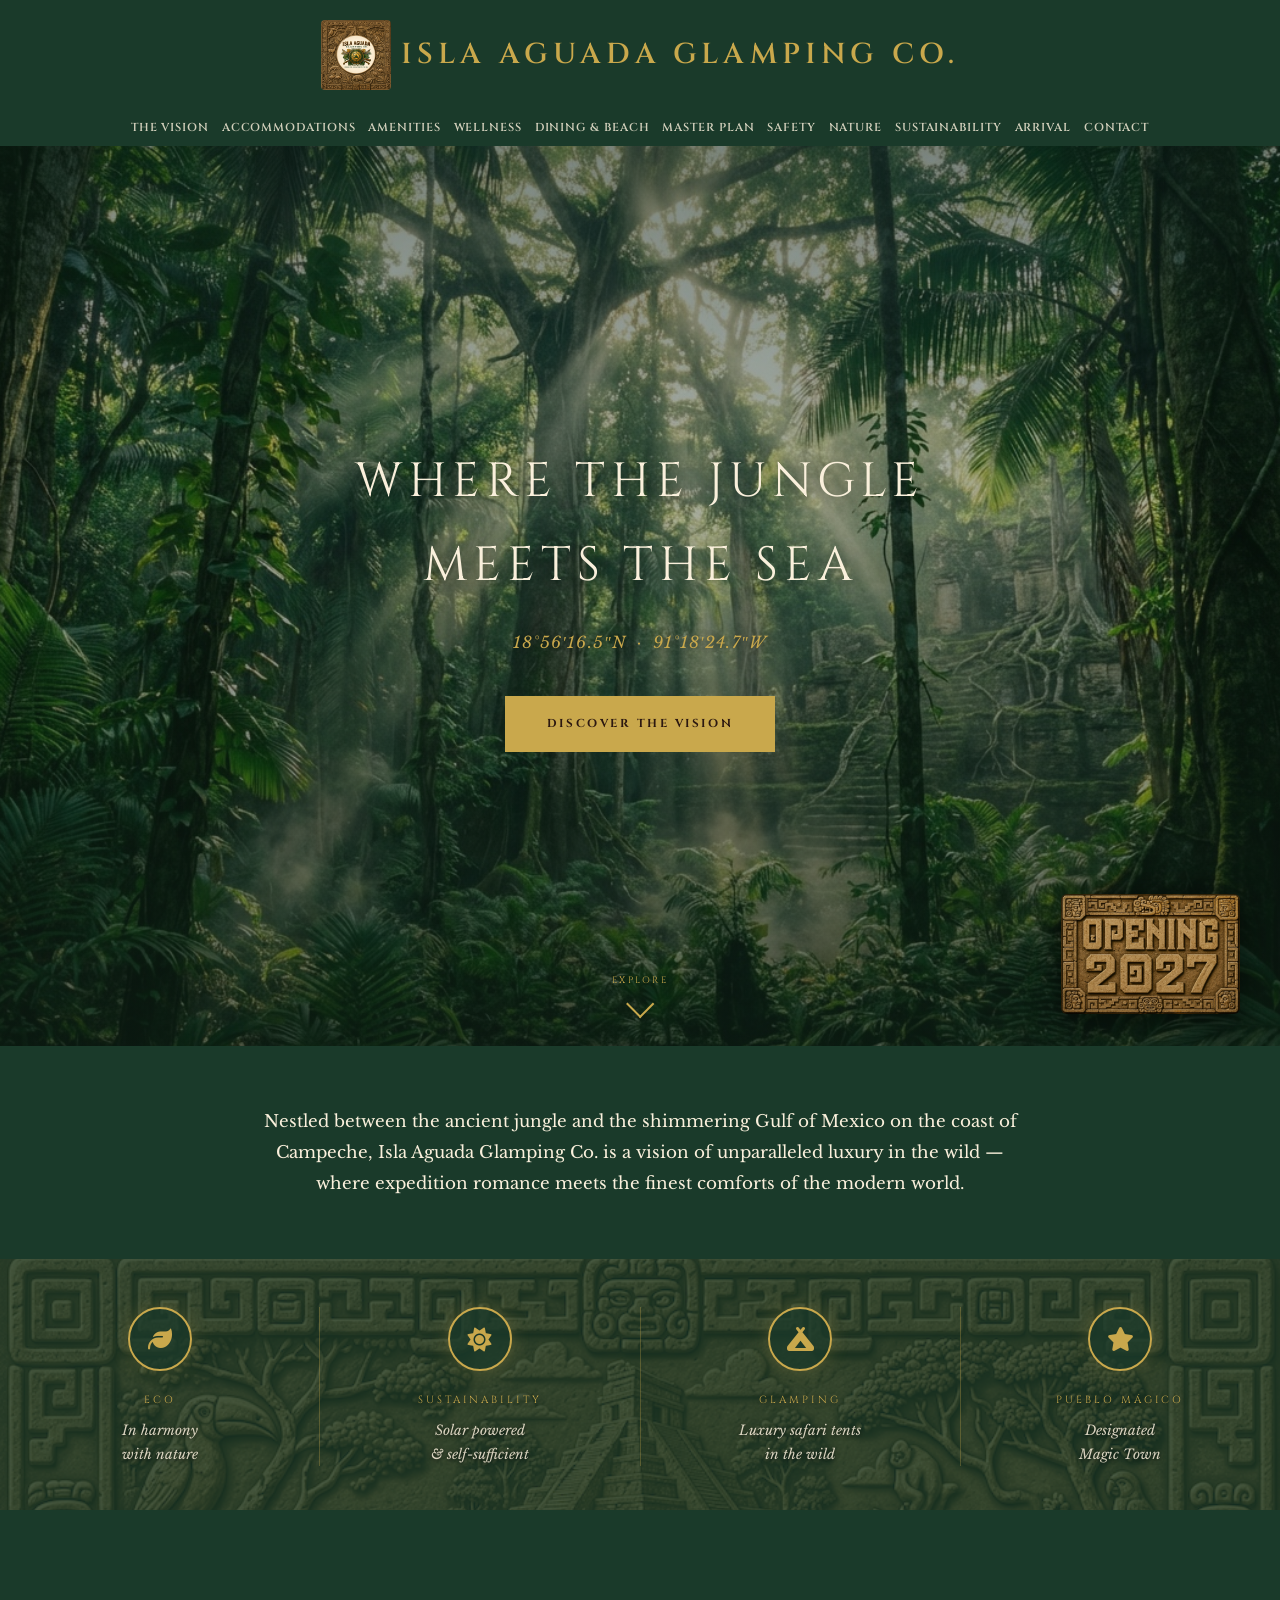
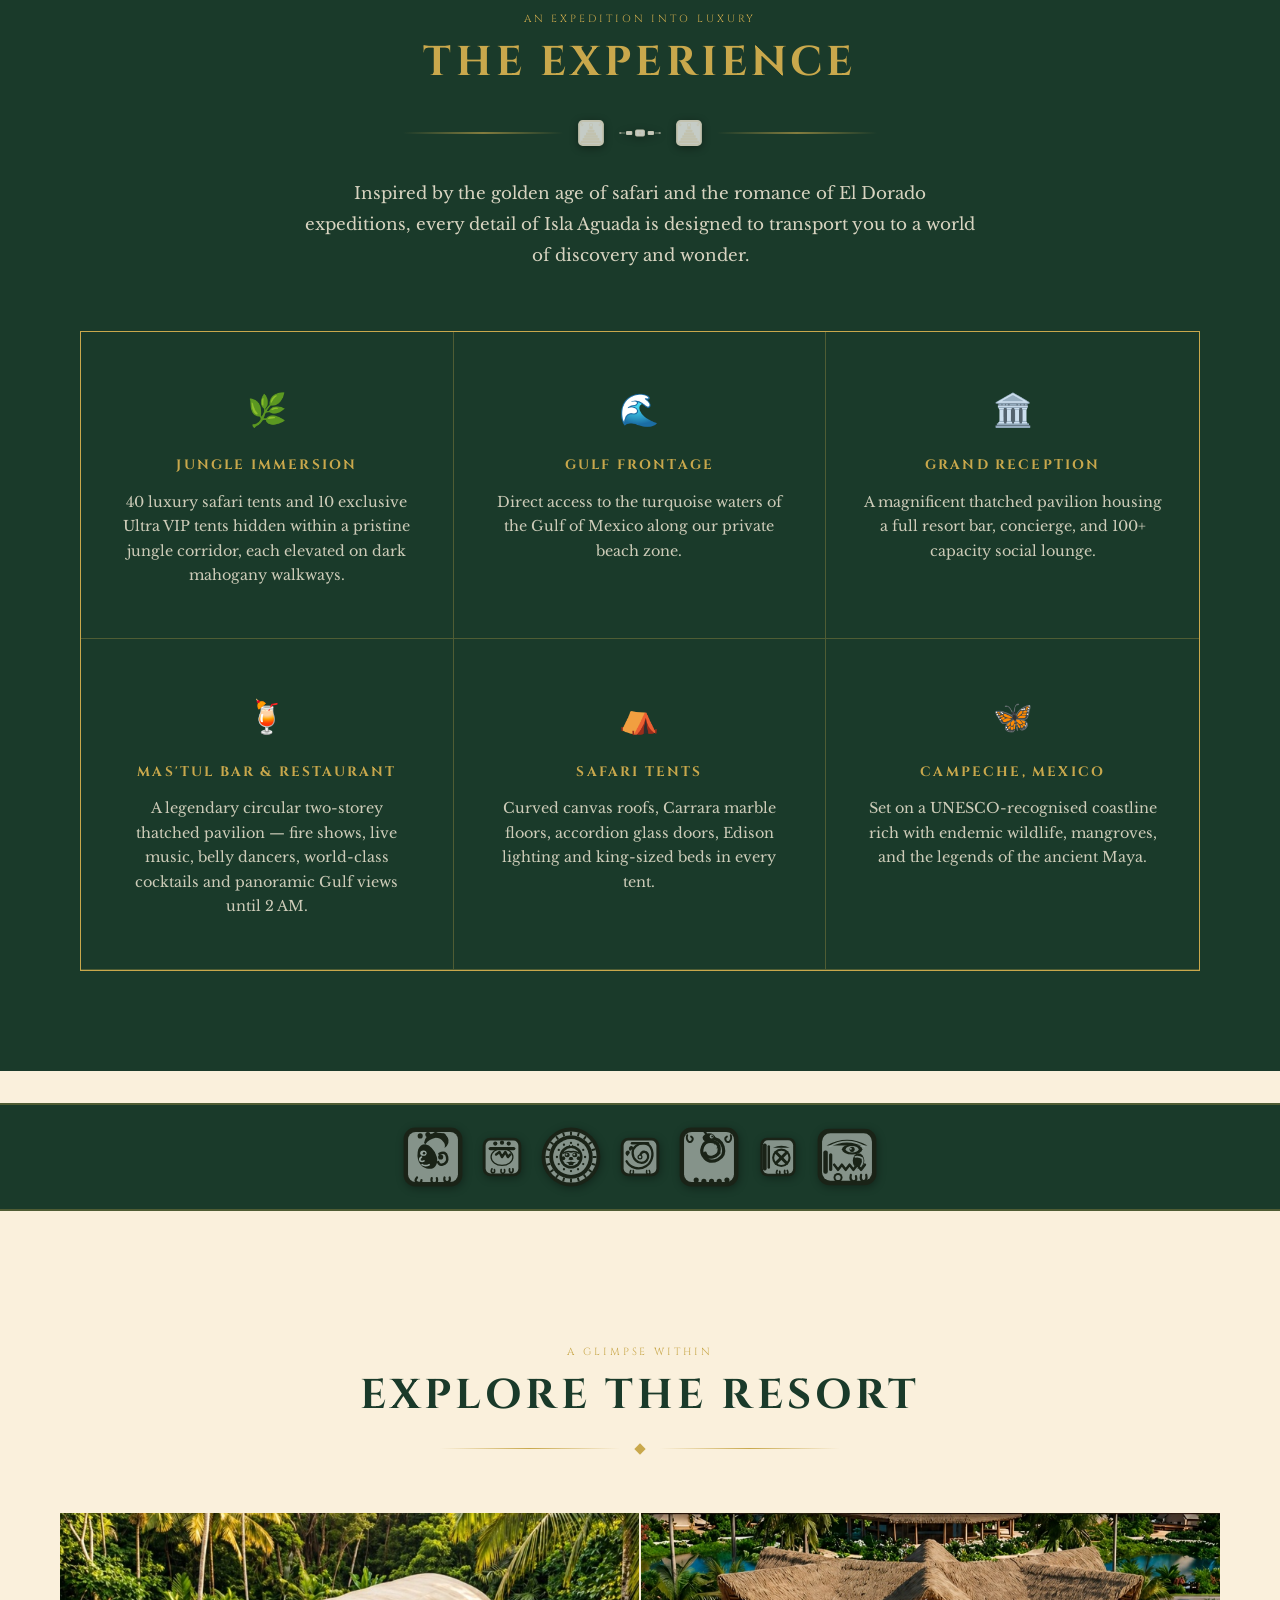
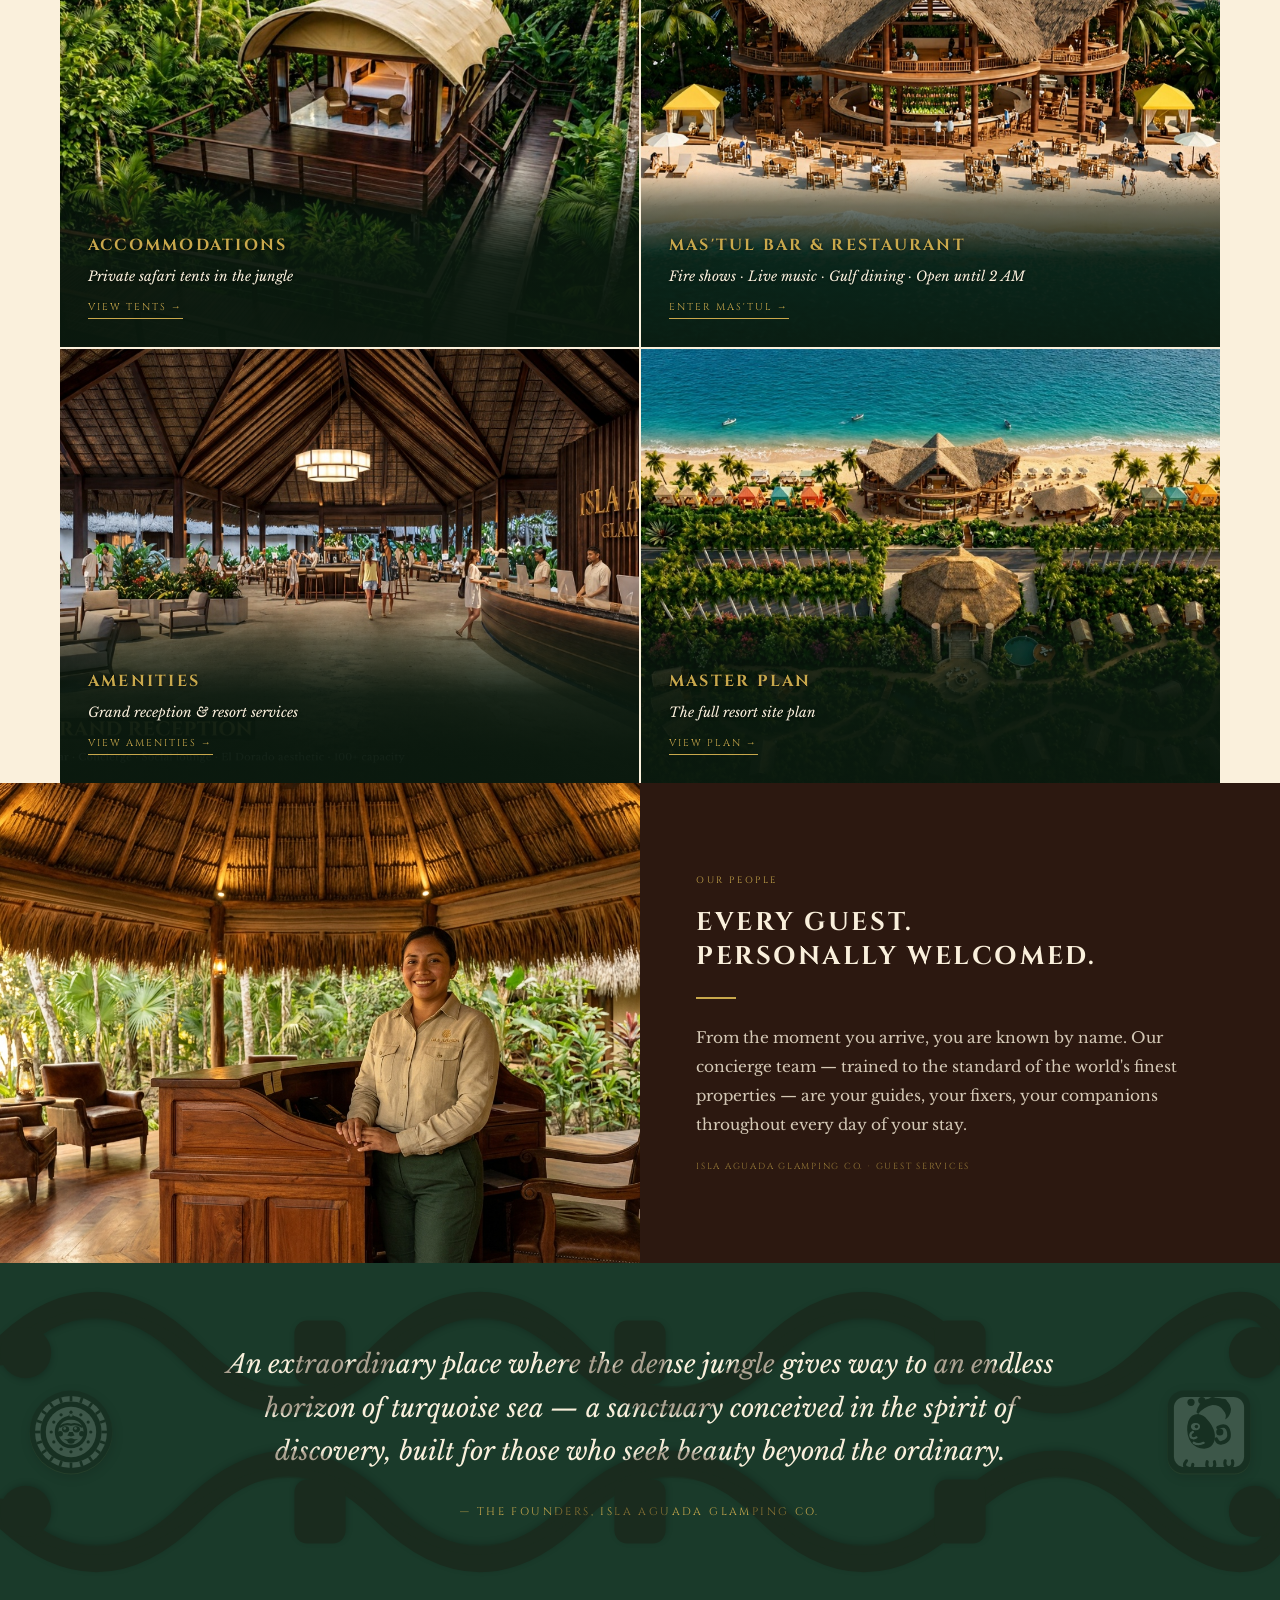
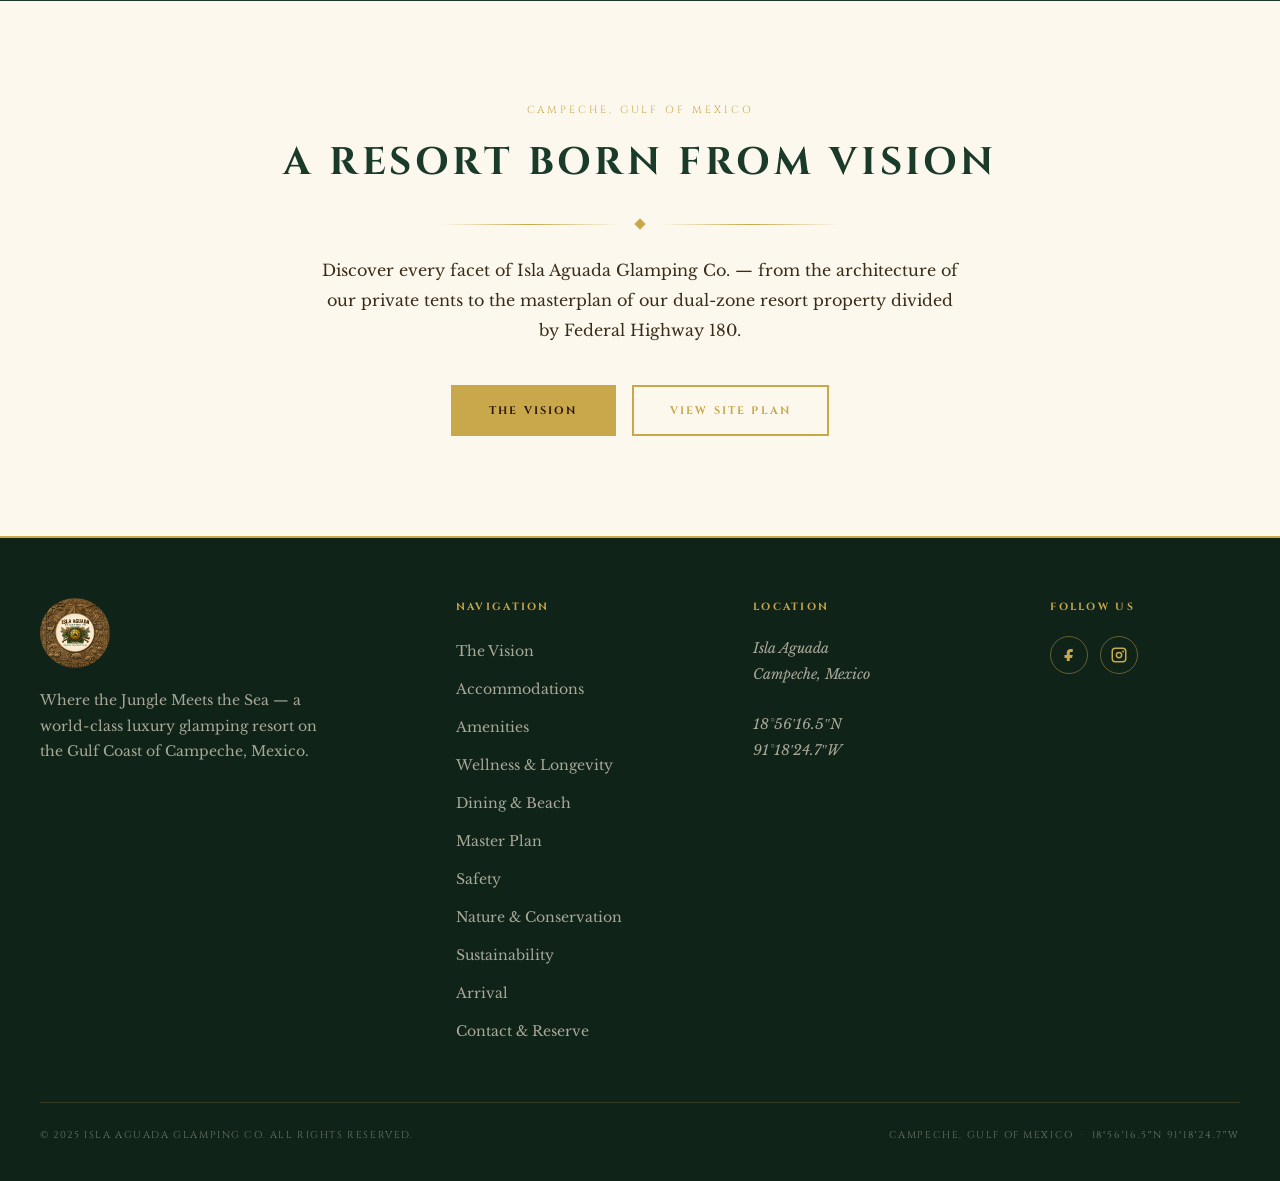
==== commit d7a94807: "Add social media links to site footer" ====
--- a/index.html
+++ b/index.html
@@ -325,6 +325,18 @@
           18°56′16.5″N<br />
           91°18′24.7″W
         </address>
+      </div>
+
+      <div class="footer-col">
+        <h4>Follow Us</h4>
+        <div class="footer-social-links" aria-label="Social media links">
+          <a class="footer-social-link" href="https://www.facebook.com/profile.php?id=61563130594812" target="_blank" rel="noopener noreferrer" aria-label="Facebook">
+            <svg viewBox="0 0 24 24" aria-hidden="true"><path d="M14 8h3V4h-3c-2.8 0-5 2.2-5 5v3H6v4h3v4h4v-4h3l1-4h-4V9c0-.6.4-1 1-1Z" /></svg>
+          </a>
+          <a class="footer-social-link" href="https://www.instagram.com/isla_aguada_glamping_co/" target="_blank" rel="noopener noreferrer" aria-label="Instagram">
+            <svg viewBox="0 0 24 24" aria-hidden="true"><path d="M7 2h10a5 5 0 0 1 5 5v10a5 5 0 0 1-5 5H7a5 5 0 0 1-5-5V7a5 5 0 0 1 5-5Zm0 2a3 3 0 0 0-3 3v10a3 3 0 0 0 3 3h10a3 3 0 0 0 3-3V7a3 3 0 0 0-3-3H7Zm5 3.5A4.5 4.5 0 1 1 7.5 12 4.5 4.5 0 0 1 12 7.5Zm0 2A2.5 2.5 0 1 0 14.5 12 2.5 2.5 0 0 0 12 9.5ZM17.5 6a1.25 1.25 0 1 1-1.25 1.25A1.25 1.25 0 0 1 17.5 6Z" /></svg>
+          </a>
+        </div>
       </div>
     </div>
 
--- a/css/style.css
+++ b/css/style.css
@@ -1448,7 +1448,7 @@
   max-width: var(--max-width);
   margin: 0 auto;
   display: grid;
-  grid-template-columns: 1.5fr 1fr 1fr;
+  grid-template-columns: 1.5fr 1fr 1fr 0.8fr;
   gap: 60px;
   margin-bottom: 48px;
 }
@@ -1500,6 +1500,36 @@
   font-size: 0.88rem;
   color: rgba(250, 240, 220, 0.65);
   line-height: 1.8;
+}
+
+.footer-social-links {
+  display: flex;
+  gap: 12px;
+}
+
+.footer-social-link {
+  display: inline-flex;
+  align-items: center;
+  justify-content: center;
+  width: 38px;
+  height: 38px;
+  color: var(--aged-gold);
+  border: 1px solid rgba(201, 168, 76, 0.45);
+  border-radius: 50%;
+  transition: color 0.3s, border-color 0.3s, background-color 0.3s;
+}
+
+.footer-social-link:hover,
+.footer-social-link:focus-visible {
+  color: var(--green-dark);
+  border-color: var(--aged-gold);
+  background-color: var(--aged-gold);
+}
+
+.footer-social-link svg {
+  width: 18px;
+  height: 18px;
+  fill: currentColor;
 }
 
 .footer-bottom {
